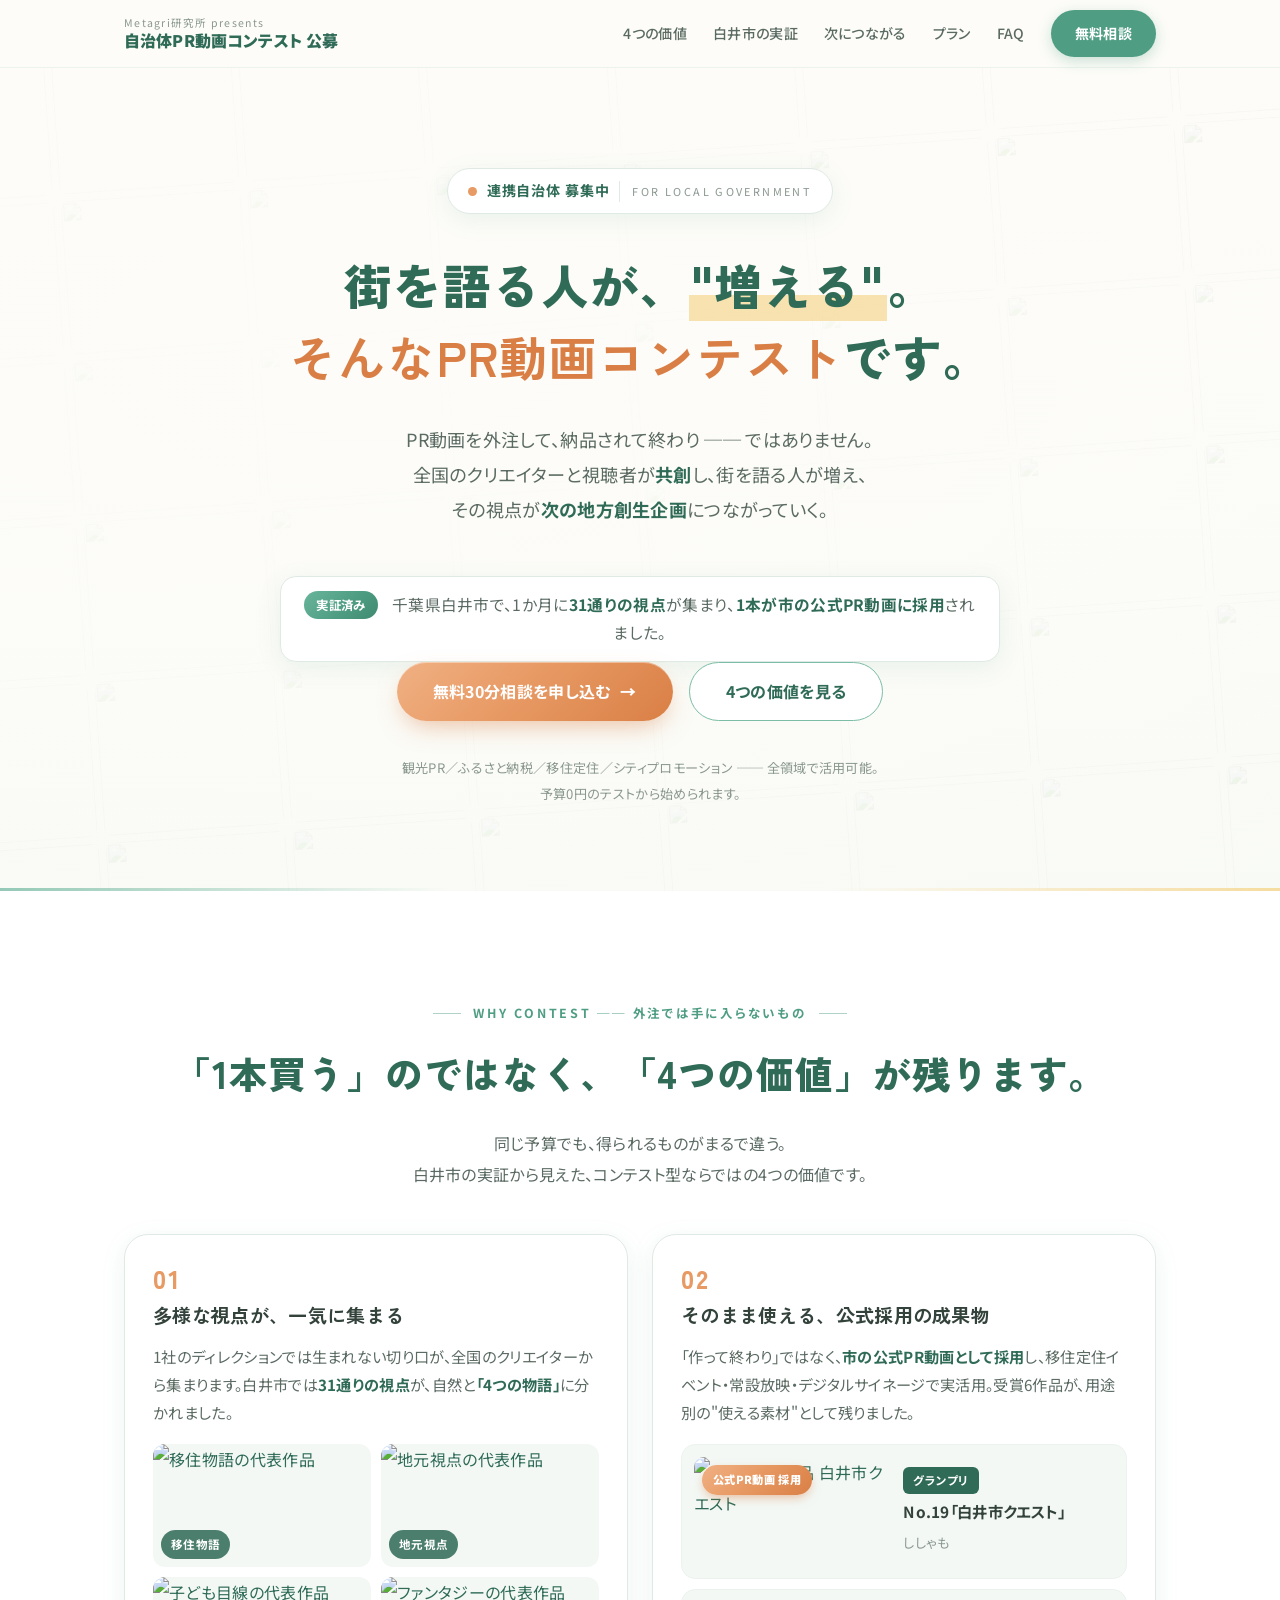
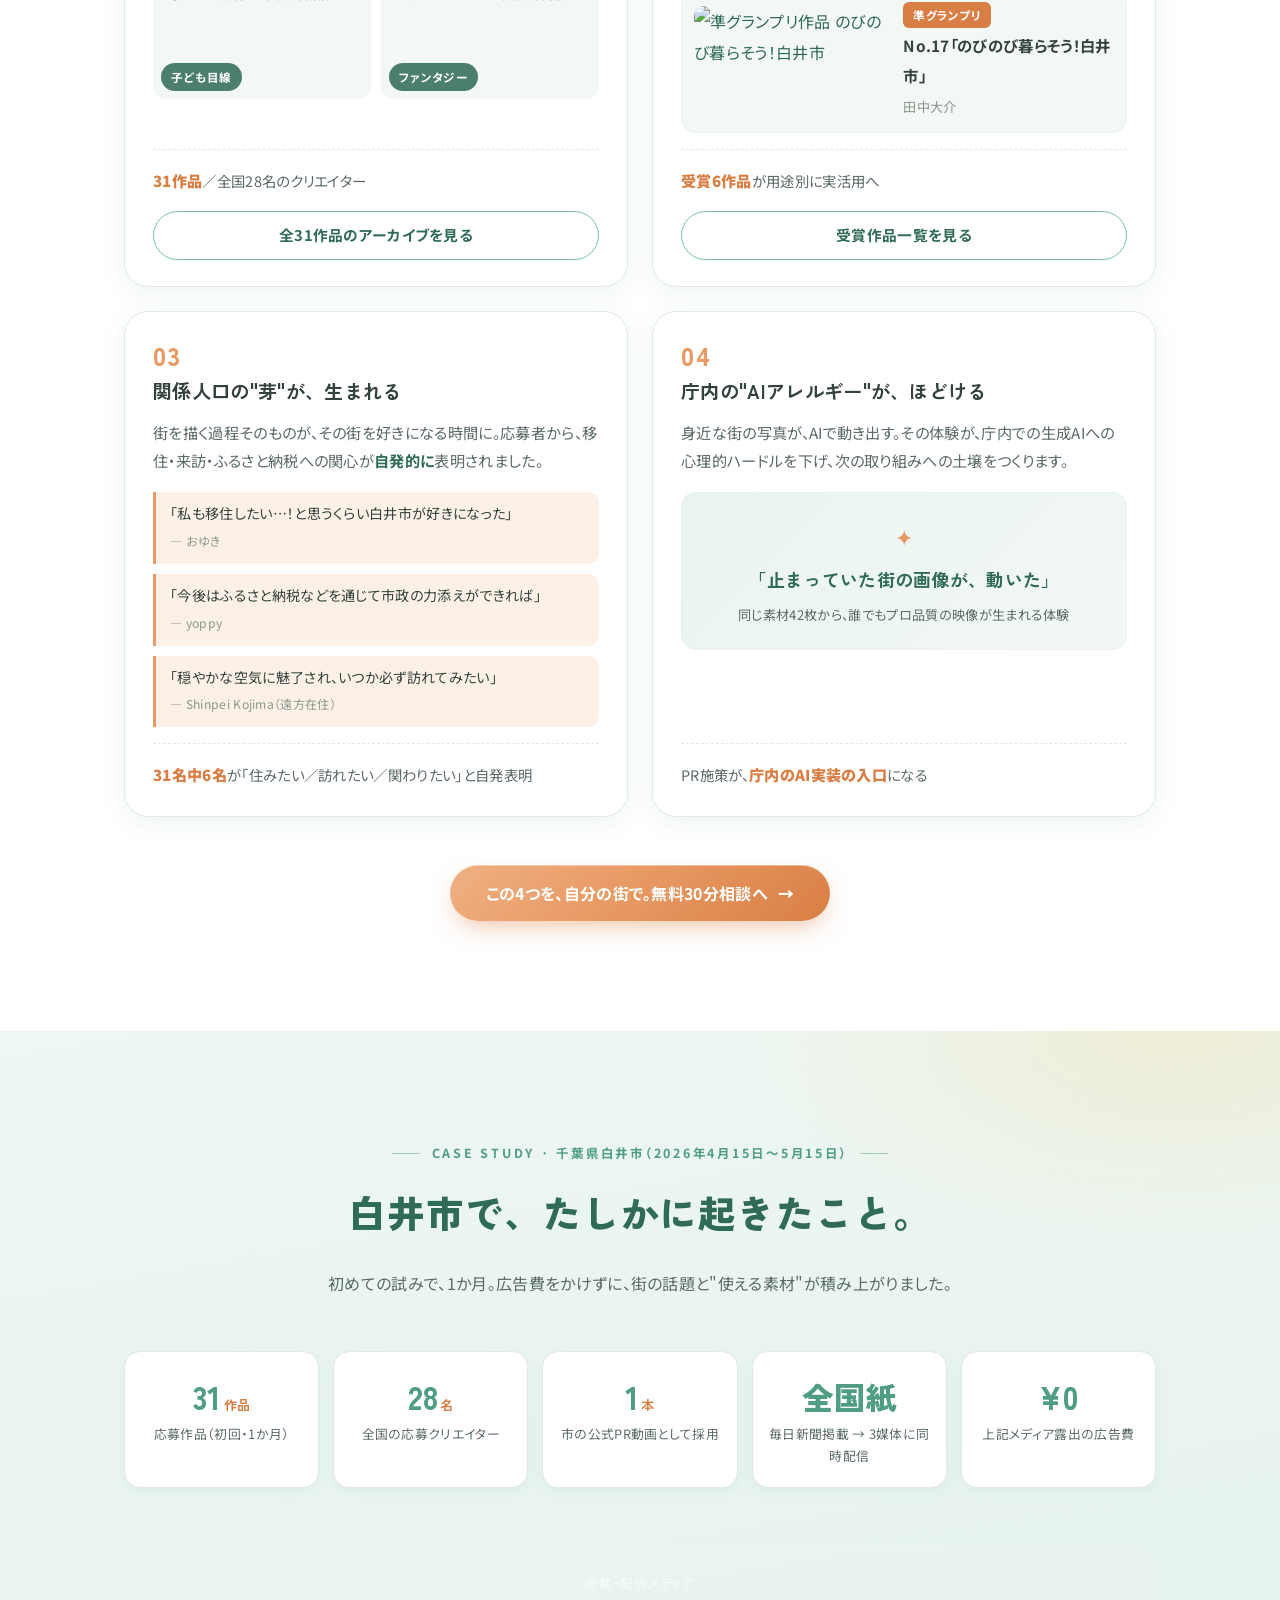
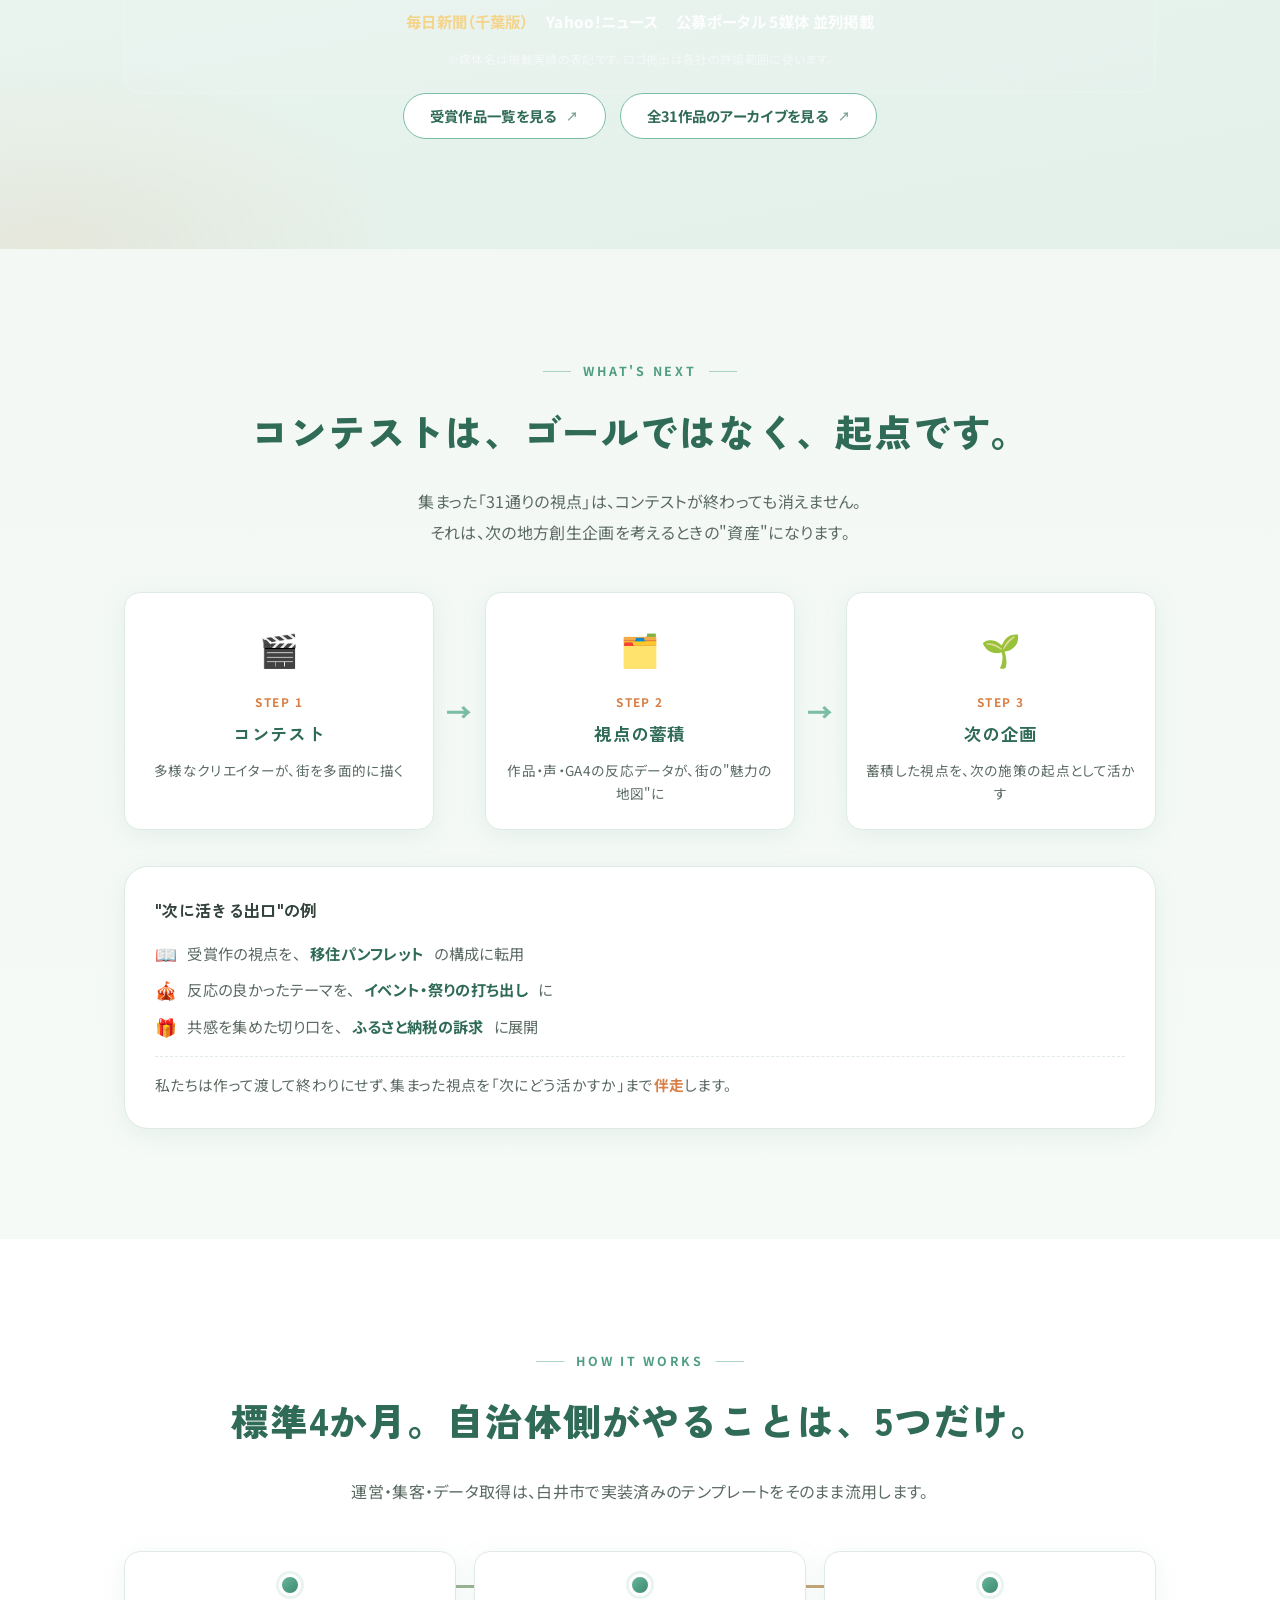
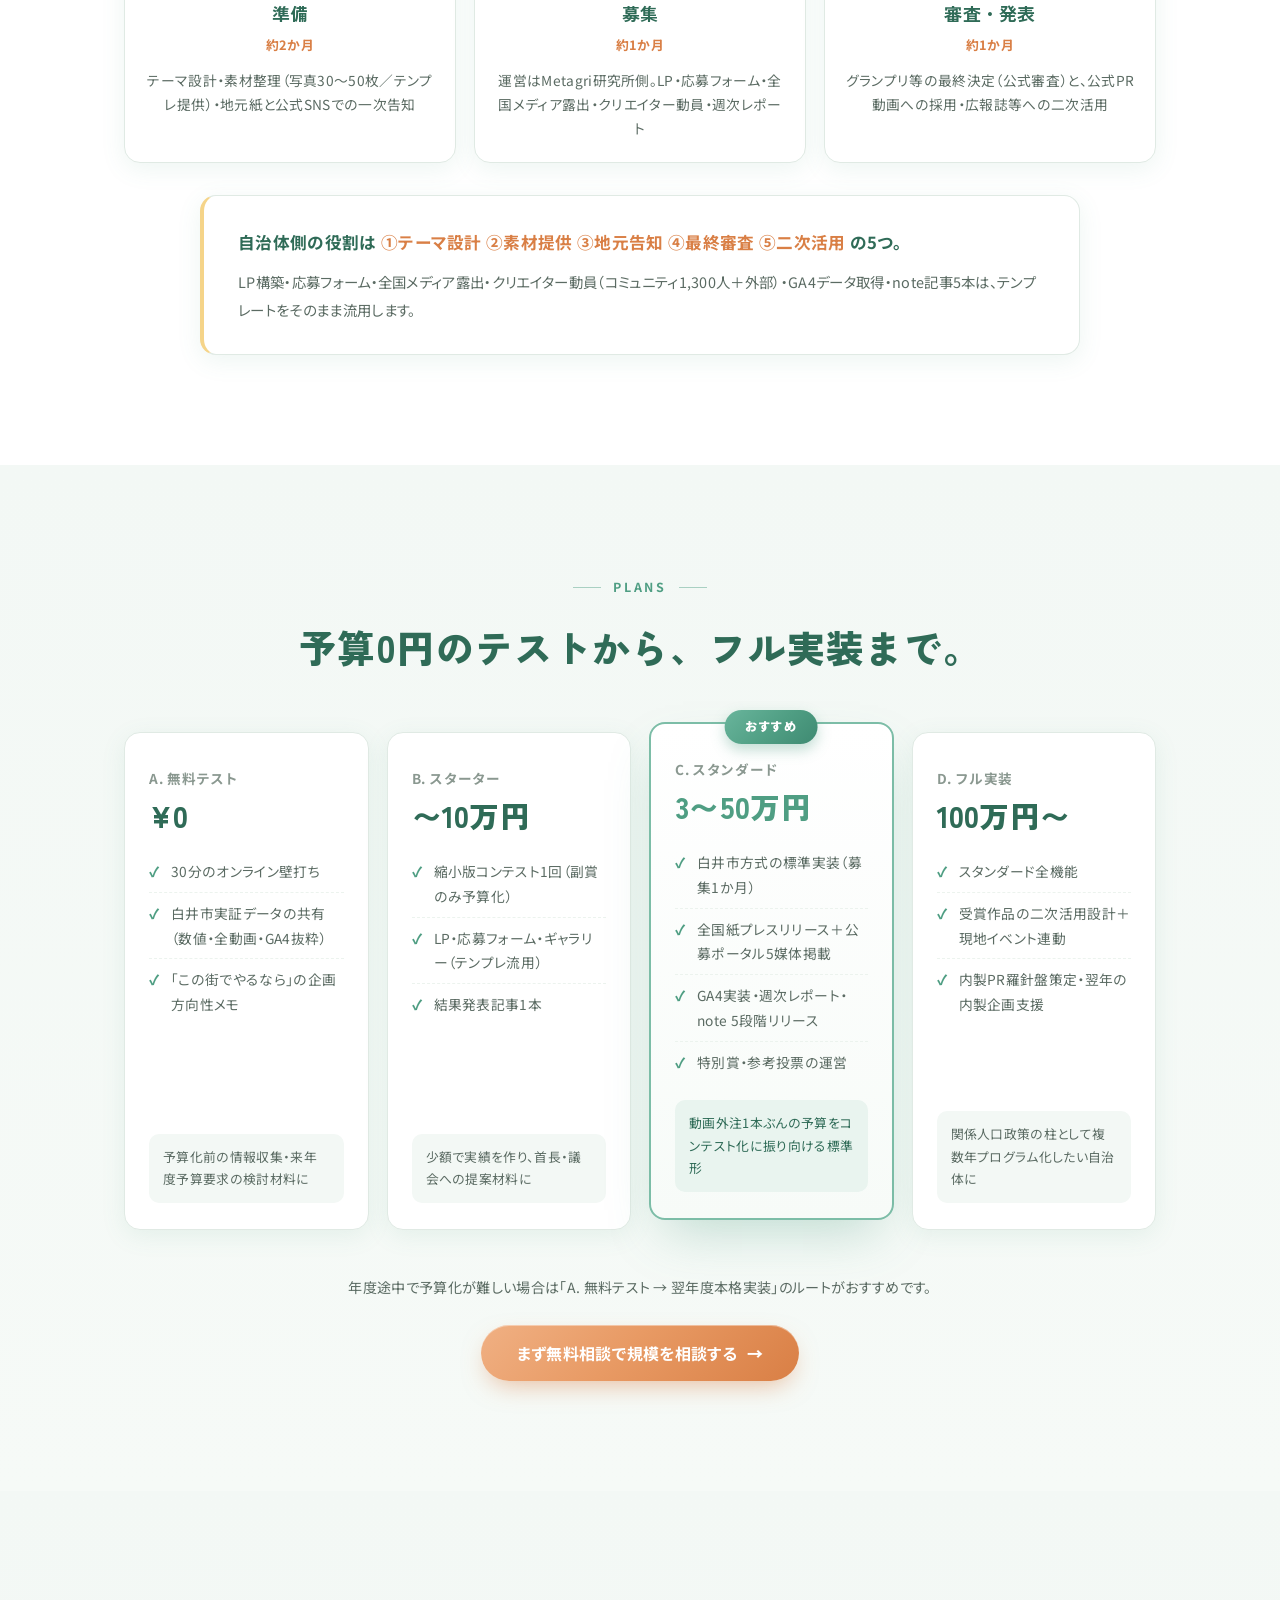
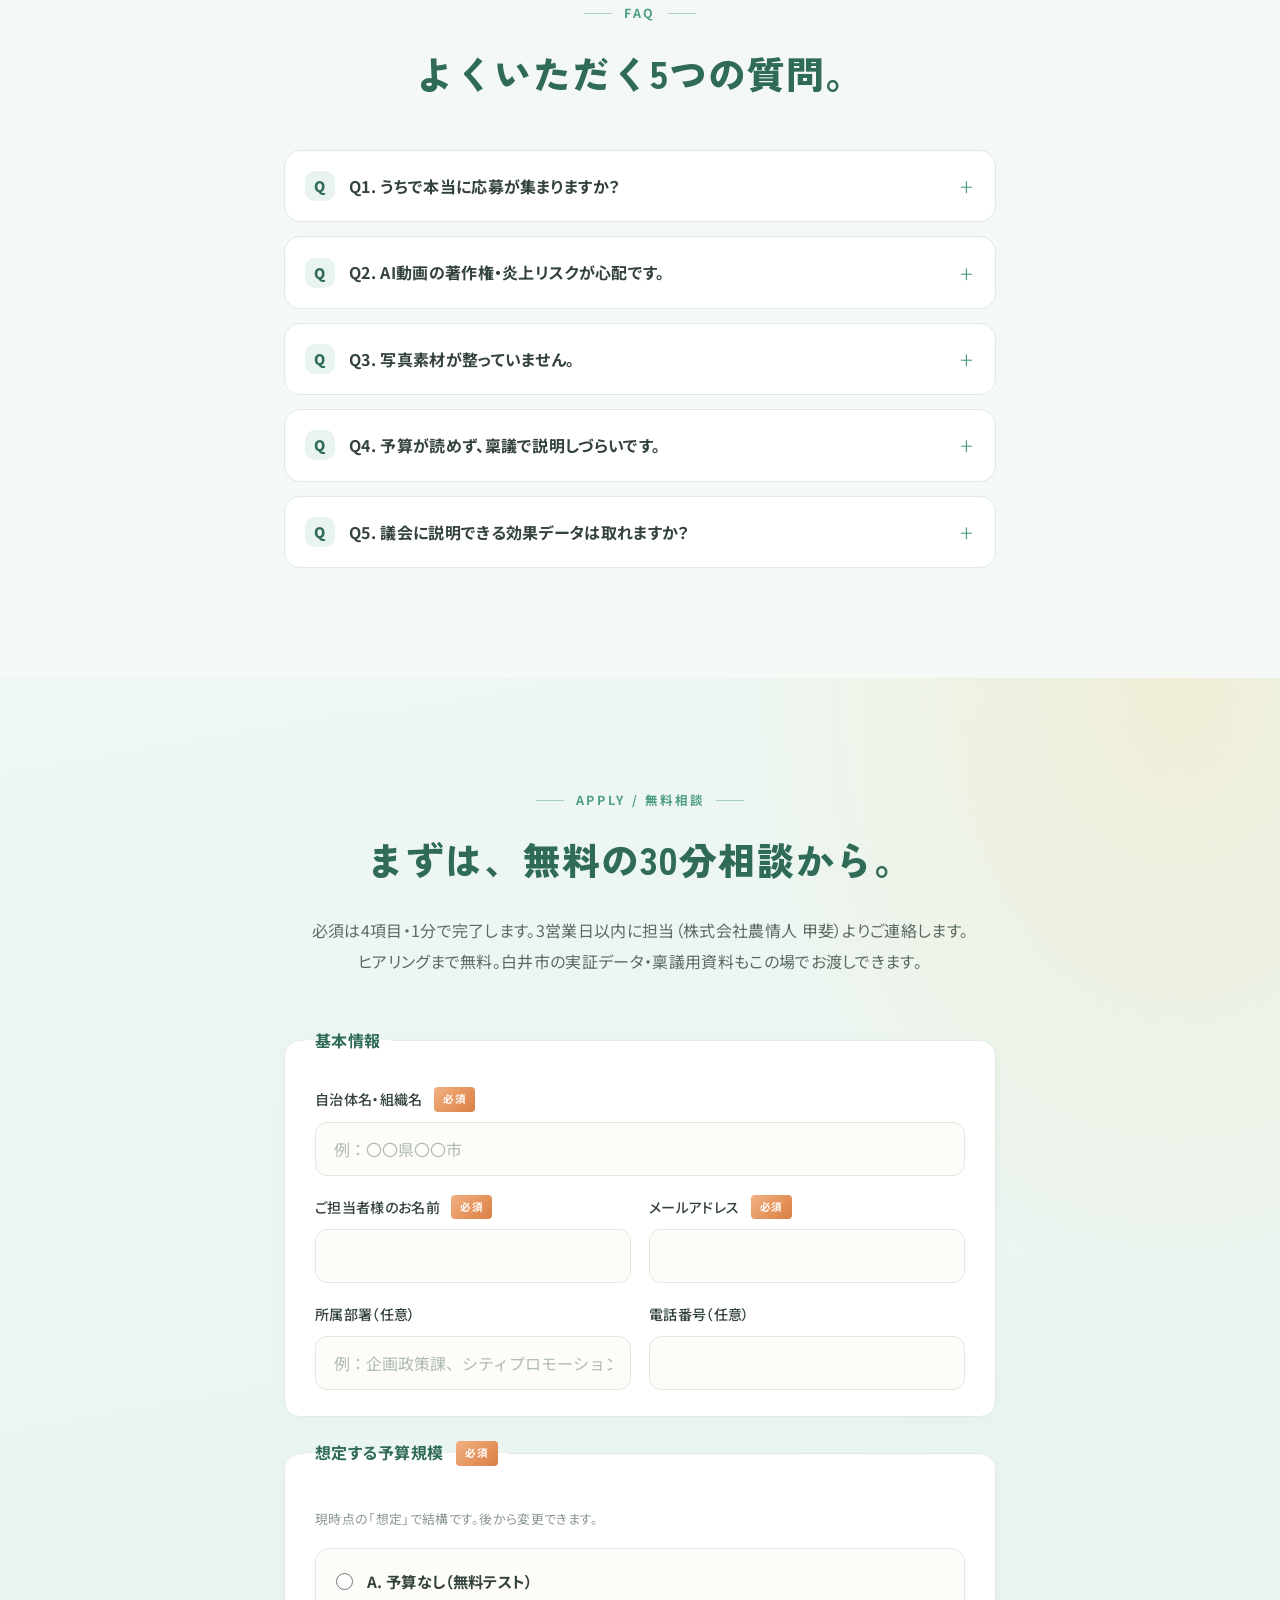
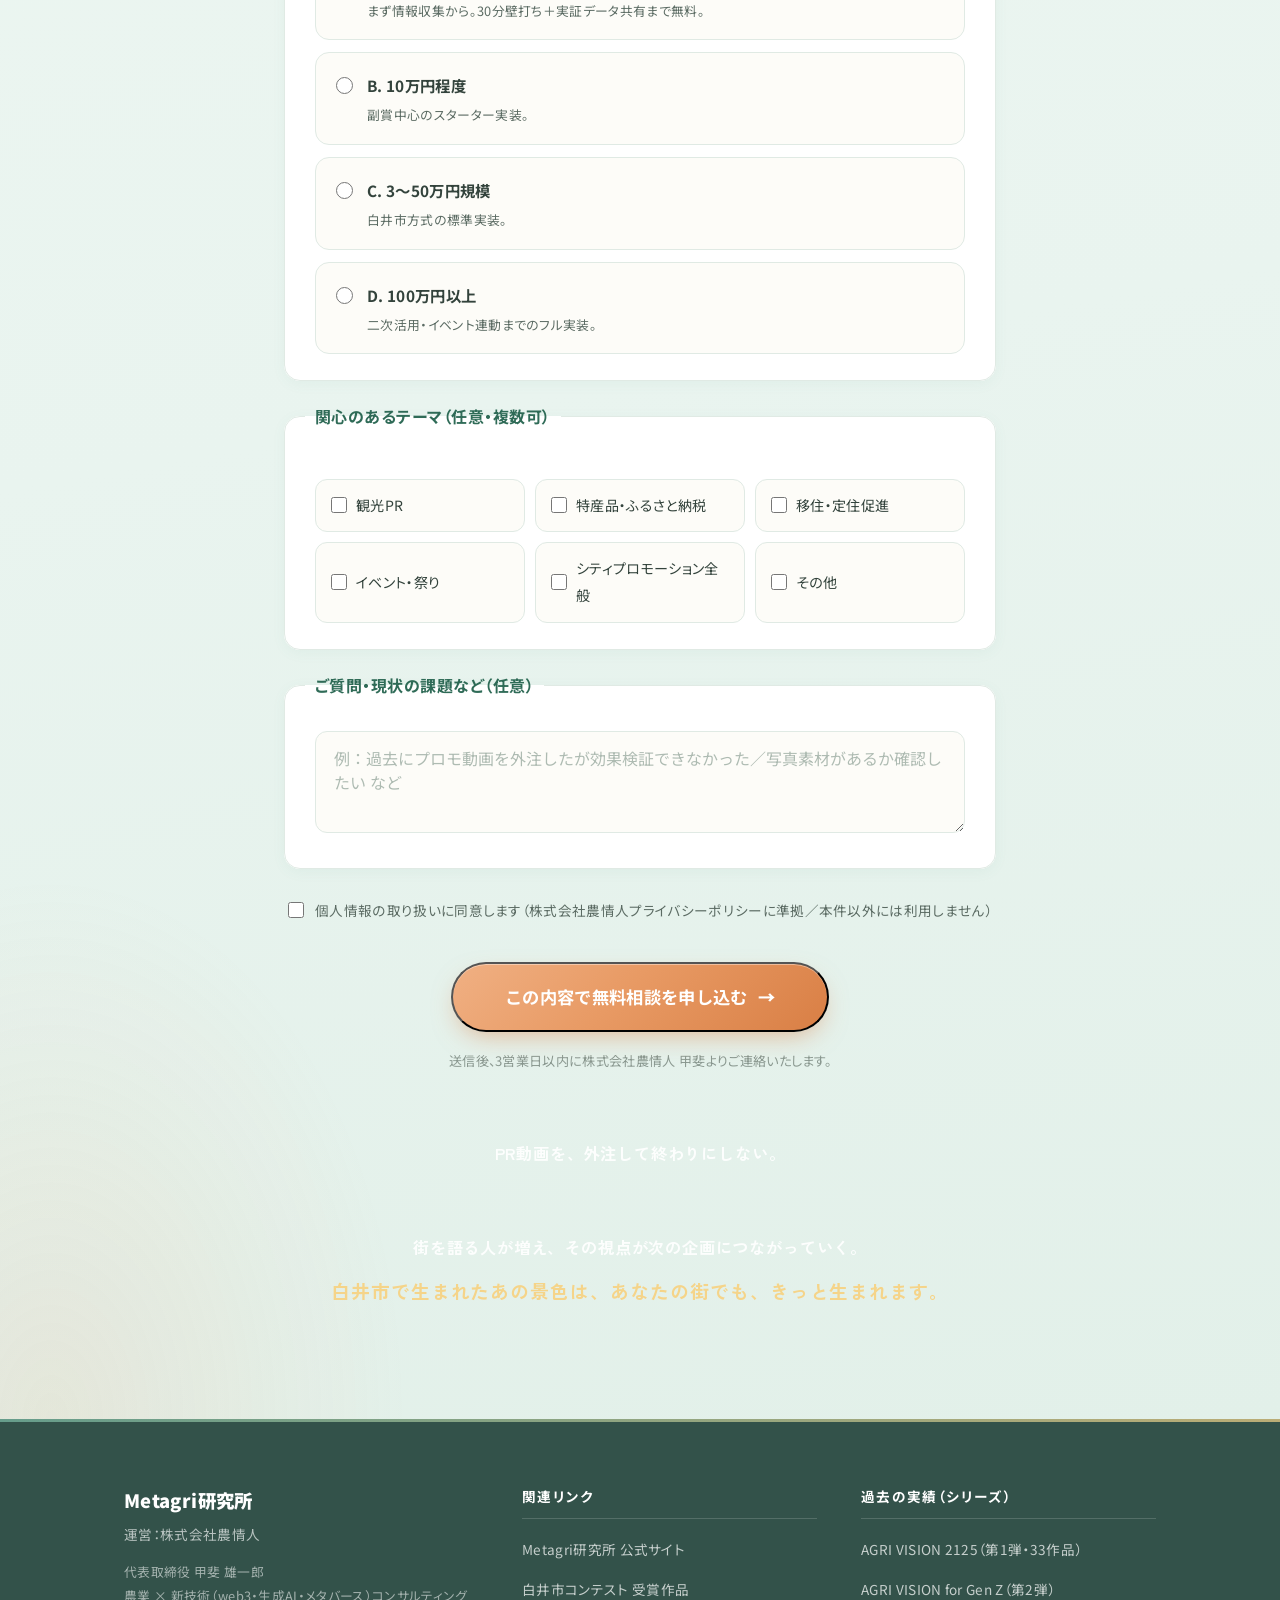
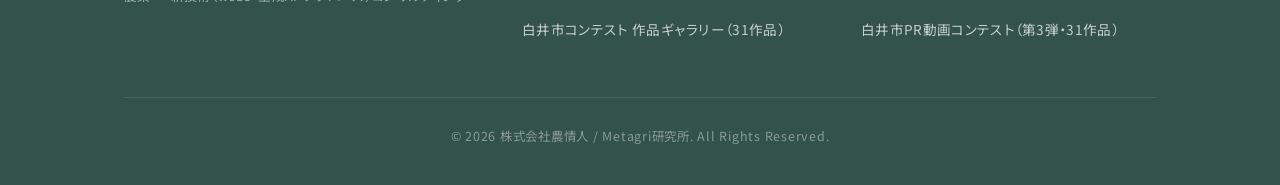
==== index.html @ 4e98c10f "本番へ反映" ====
<!DOCTYPE html>
<html lang="ja">
<head>
<meta charset="UTF-8" />
<meta name="viewport" content="width=device-width, initial-scale=1.0" />
<meta name="format-detection" content="telephone=no" />
<title>自治体PR動画コンテスト 公募｜街を語る人が"増える"PR動画コンテスト | Metagri研究所</title>
<meta name="description" content="PR動画を外注して終わり、ではない。全国のクリエイターと視聴者が共創し、街を語る人が増え、その視点が次の地方創生企画につながる。千葉県白井市で実証した「白井市方式」を、次の自治体とご一緒します。無料30分相談を受付中。" />
<meta name="robots" content="index,follow" />
<meta name="theme-color" content="#4f9e83" />

<!-- OGP -->
<meta property="og:type" content="website" />
<meta property="og:site_name" content="自治体PR動画コンテスト 公募 | Metagri研究所" />
<meta property="og:locale" content="ja_JP" />
<meta property="og:title" content="街を語る人が&quot;増える&quot;PR動画コンテスト｜白井市方式を次の自治体へ" />
<meta property="og:description" content="外注＝完成物を買う、ではない。多様な視点が集まり、公式採用できる成果物が残り、関係人口の芽が育つ。白井市で実証済みの共創型PRコンテスト。連携自治体を募集中。" />
<meta property="og:image" content="https://i.ytimg.com/vi/-QzFBNrApH0/hqdefault.jpg" />
<meta name="twitter:card" content="summary_large_image" />
<meta name="twitter:title" content="街を語る人が&quot;増える&quot;PR動画コンテスト｜白井市方式を次の自治体へ" />
<meta name="twitter:description" content="多様な視点が集まり、公式採用できる成果物が残り、関係人口の芽が育つ。白井市で実証済みの共創型PRコンテスト。" />
<meta name="twitter:image" content="https://i.ytimg.com/vi/-QzFBNrApH0/hqdefault.jpg" />

<!-- Fonts -->
<link rel="preconnect" href="https://fonts.googleapis.com" />
<link rel="preconnect" href="https://fonts.gstatic.com" crossorigin />
<link href="https://fonts.googleapis.com/css2?family=Noto+Sans+JP:wght@400;500;700;900&amp;family=Zen+Kaku+Gothic+New:wght@500;700;900&amp;display=swap" rel="stylesheet" />

<link rel="stylesheet" href="style_v3.css" />
<link rel="stylesheet" href="style_b.css" />

<!-- GA4（公開時に測定IDを差し替え） -->
<script async src="https://www.googletagmanager.com/gtag/js?id=G-XXXXXXXXXX"></script>
<script>
  window.dataLayer = window.dataLayer || [];
  function gtag(){dataLayer.push(arguments);}
  gtag('js', new Date());
  gtag('config', 'G-XXXXXXXXXX', { 'send_page_view': true });
</script>
</head>
<body data-lp="case-b">
<div id="lp">

<!-- ===== ヘッダーナビ ===== -->
<header class="nav">
  <div class="nav__inner">
    <a href="#top" class="nav__logo">
      <span class="nav__logo-pre">Metagri研究所 presents</span>
      <span class="nav__logo-main">自治体PR動画コンテスト 公募</span>
    </a>
    <nav class="nav__menu">
      <a href="#value" class="nav__link">4つの価値</a>
      <a href="#case" class="nav__link">白井市の実証</a>
      <a href="#next" class="nav__link">次につながる</a>
      <a href="#plans" class="nav__link">プラン</a>
      <a href="#faq" class="nav__link">FAQ</a>
      <a href="#apply" class="nav__cta" data-cta="nav">無料相談</a>
    </nav>
  </div>
</header>

<!-- ===== S1 ヒーロー ===== -->
<section id="top" class="hero hero--b">
  <div class="hero__mosaic" aria-hidden="true">
    <div class="hero__mosaic-grid" id="heroMosaic"></div>
    <div class="hero__mosaic-veil"></div>
  </div>
  <div class="hero__inner">
    <div class="hero__chip" role="status">
      <span class="hero__chip-dot" aria-hidden="true"></span>
      <span class="hero__chip-strong">連携自治体 募集中</span>
      <span class="hero__chip-sub">FOR LOCAL GOVERNMENT</span>
    </div>
    <h1 class="hero__title">
      <span class="hero__title-line">街を語る人が、<em class="hero__em">"増える"</em>。</span>
      <span class="hero__title-line"><strong class="hero__accent">そんなPR動画<span class="nw">コンテスト</span></strong>です。</span>
    </h1>
    <p class="hero__lead">
      PR動画を外注して、納品されて終わり ── ではありません。<br />
      全国のクリエイターと視聴者が<strong>共創</strong>し、街を語る人が増え、<br class="pc-only" />
      その視点が<strong>次の地方創生企画</strong>につながっていく。
    </p>

    <p class="hero__proof">
      <span class="hero__proof-mark">実証済み</span>
      千葉県白井市で、1か月に<strong>31通りの視点</strong>が集まり、<strong>1本が市の公式PR動画に採用</strong>されました。
    </p>

    <div class="hero__cta">
      <a href="#apply" class="btn btn--primary" data-cta="hero">無料30分相談を申し込む</a>
      <a href="#value" class="btn btn--ghost">4つの価値を見る</a>
    </div>

    <p class="hero__note">
      観光PR／ふるさと納税／移住定住／シティプロモーション ── 全領域で活用可能。<br />
      予算0円のテストから始められます。
    </p>
  </div>
</section>

<!-- ===== S2 4つの価値 ===== -->
<section id="value" class="section section--white">
  <div class="container">
    <p class="section__eyebrow">WHY CONTEST ── 外注では手に入らないもの</p>
    <h2 class="section__title">「1本買う」のではなく、<br class="sp-only" />「4つの価値」が残ります。</h2>
    <p class="section__lead">
      同じ予算でも、得られるものがまるで違う。<br />
      白井市の実証から見えた、コンテスト型ならではの4つの価値です。
    </p>

    <div class="values">
      <!-- ① 多様な視点 -->
      <article class="value-card">
        <p class="value-card__no">01</p>
        <h3 class="value-card__title">多様な視点が、一気に集まる</h3>
        <p class="value-card__body">
          1社のディレクションでは生まれない切り口が、全国のクリエイターから集まります。白井市では<strong>31通りの視点</strong>が、自然と<strong>「4つの物語」</strong>に分かれました。
        </p>
        <div class="value-card__thumbs" aria-label="4つの物語の代表作品">
          <a class="vthumb" href="https://www.youtube.com/watch?v=BWNOij_828o" target="_blank" rel="noopener noreferrer" data-cta="value-thumb">
            <img loading="lazy" src="https://i.ytimg.com/vi/BWNOij_828o/mqdefault.jpg" alt="移住物語の代表作品" />
            <span class="vthumb__tag">移住物語</span>
          </a>
          <a class="vthumb" href="https://www.youtube.com/watch?v=Btva7TyNmEA" target="_blank" rel="noopener noreferrer" data-cta="value-thumb">
            <img loading="lazy" src="https://i.ytimg.com/vi/Btva7TyNmEA/mqdefault.jpg" alt="地元視点の代表作品" />
            <span class="vthumb__tag">地元視点</span>
          </a>
          <a class="vthumb" href="https://www.youtube.com/watch?v=NEnJQW8iUK0" target="_blank" rel="noopener noreferrer" data-cta="value-thumb">
            <img loading="lazy" src="https://i.ytimg.com/vi/NEnJQW8iUK0/mqdefault.jpg" alt="子ども目線の代表作品" />
            <span class="vthumb__tag">子ども目線</span>
          </a>
          <a class="vthumb" href="https://www.youtube.com/watch?v=-QzFBNrApH0" target="_blank" rel="noopener noreferrer" data-cta="value-thumb">
            <img loading="lazy" src="https://i.ytimg.com/vi/-QzFBNrApH0/mqdefault.jpg" alt="ファンタジーの代表作品" />
            <span class="vthumb__tag">ファンタジー</span>
          </a>
        </div>
        <p class="value-card__metric"><strong>31作品</strong>／全国28名のクリエイター</p>
        <div class="value-card__action">
          <a class="btn btn--ghost" href="https://shiroi-pr-video-contest.metagri-labo.com/gallery" target="_blank" rel="noopener noreferrer" data-cta="value-archive">全31作品のアーカイブを見る</a>
        </div>
      </article>

      <!-- ② 公式採用される成果物 -->
      <article class="value-card">
        <p class="value-card__no">02</p>
        <h3 class="value-card__title">そのまま使える、公式採用の成果物</h3>
        <p class="value-card__body">
          「作って終わり」ではなく、<strong>市の公式PR動画として採用</strong>し、移住定住イベント・常設放映・デジタルサイネージで実活用。受賞6作品が、用途別の"使える素材"として残りました。
        </p>
        <div class="value-features">
          <a class="value-feature" href="https://www.youtube.com/watch?v=-QzFBNrApH0" target="_blank" rel="noopener noreferrer" data-cta="value-grandprix">
            <span class="value-feature__thumb">
              <img loading="lazy" src="https://i.ytimg.com/vi/-QzFBNrApH0/mqdefault.jpg" alt="グランプリ作品 白井市クエスト" />
              <span class="badge-official">公式PR動画 採用</span>
            </span>
            <span class="value-feature__meta">
              <span class="value-feature__prize">グランプリ</span>
              <span class="value-feature__name">No.19「白井市クエスト」</span>
              <span class="value-feature__creator">ししゃも</span>
            </span>
          </a>
          <a class="value-feature" href="https://www.youtube.com/watch?v=oWqKbm8wnNE" target="_blank" rel="noopener noreferrer" data-cta="value-semigrandprix">
            <span class="value-feature__thumb">
              <img loading="lazy" src="https://i.ytimg.com/vi/oWqKbm8wnNE/mqdefault.jpg" alt="準グランプリ作品 のびのび暮らそう！白井市" />
            </span>
            <span class="value-feature__meta">
              <span class="value-feature__prize value-feature__prize--semi">準グランプリ</span>
              <span class="value-feature__name">No.17「のびのび暮らそう！白井市」</span>
              <span class="value-feature__creator">田中大介</span>
            </span>
          </a>
        </div>
        <p class="value-card__metric"><strong>受賞6作品</strong>が用途別に実活用へ</p>
        <div class="value-card__action">
          <a class="btn btn--ghost" href="https://shiroi-pr-video-contest.metagri-labo.com/awards" target="_blank" rel="noopener noreferrer" data-cta="value-awards">受賞作品一覧を見る</a>
        </div>
      </article>

      <!-- ③ 関係人口の芽 -->
      <article class="value-card">
        <p class="value-card__no">03</p>
        <h3 class="value-card__title">関係人口の"芽"が、生まれる</h3>
        <p class="value-card__body">
          街を描く過程そのものが、その街を好きになる時間に。応募者から、移住・来訪・ふるさと納税への関心が<strong>自発的に</strong>表明されました。
        </p>
        <div class="value-card__voices">
          <blockquote class="vvoice"><p>「私も移住したい…！と思うくらい白井市が好きになった」</p><cite>— おゆき</cite></blockquote>
          <blockquote class="vvoice"><p>「今後はふるさと納税などを通じて市政の力添えができれば」</p><cite>— yoppy</cite></blockquote>
          <blockquote class="vvoice"><p>「穏やかな空気に魅了され、いつか必ず訪れてみたい」</p><cite>— Shinpei Kojima（遠方在住）</cite></blockquote>
        </div>
        <p class="value-card__metric"><strong>31名中6名</strong>が「住みたい／訪れたい／関わりたい」と自発表明</p>
      </article>

      <!-- ④ 庁内のAI受容度向上 -->
      <article class="value-card">
        <p class="value-card__no">04</p>
        <h3 class="value-card__title">庁内の"AIアレルギー"が、ほどける</h3>
        <p class="value-card__body">
          身近な街の写真が、AIで動き出す。その体験が、庁内での生成AIへの心理的ハードルを下げ、次の取り組みへの土壌をつくります。
        </p>
        <div class="value-aiquote">
          <span class="value-aiquote__icon" aria-hidden="true">✦</span>
          <p class="value-aiquote__text">「止まっていた街の画像が、動いた」</p>
          <p class="value-aiquote__sub">同じ素材42枚から、誰でもプロ品質の映像が生まれる体験</p>
        </div>
        <p class="value-card__metric">PR施策が、<strong>庁内のAI実装の入口</strong>になる</p>
      </article>
    </div>

    <div class="section__cta">
      <a href="#apply" class="btn btn--primary" data-cta="value-end">この4つを、自分の街で。無料30分相談へ</a>
    </div>
  </div>
</section>

<!-- ===== S3 白井市実証 ===== -->
<section id="case" class="section section--ink">
  <div class="container">
    <p class="section__eyebrow section__eyebrow--light">CASE STUDY · 千葉県白井市（2026年4月15日〜5月15日）</p>
    <h2 class="section__title section__title--light">白井市で、<br class="sp-only" />たしかに起きたこと。</h2>
    <p class="section__lead section__lead--light">
      初めての試みで、1か月。広告費をかけずに、街の話題と"使える素材"が積み上がりました。
    </p>

    <div class="facts facts--compact">
      <div class="facts__item"><p class="facts__num">31<span>作品</span></p><p class="facts__label">応募作品（初回・1か月）</p></div>
      <div class="facts__item"><p class="facts__num">28<span>名</span></p><p class="facts__label">全国の応募クリエイター</p></div>
      <div class="facts__item"><p class="facts__num">1<span>本</span></p><p class="facts__label">市の公式PR動画として採用</p></div>
      <div class="facts__item"><p class="facts__num">全国紙</p><p class="facts__label">毎日新聞掲載 → 3媒体に同時配信</p></div>
      <div class="facts__item"><p class="facts__num">¥0</p><p class="facts__label">上記メディア露出の広告費</p></div>
    </div>

    <div class="media-bar">
      <p class="media-bar__head">掲載・配信メディア</p>
      <ul class="media-bar__list">
        <li><a href="https://mainichi.jp/" target="_blank" rel="noopener noreferrer" data-cta="media">毎日新聞（千葉版）</a></li>
        <li><span>Yahoo!ニュース</span></li>
        <li><span>公募ポータル 5媒体 並列掲載</span></li>
      </ul>
      <p class="media-bar__note">※媒体名は掲載実績の表記です。ロゴ掲出は各社の許諾範囲に従います。</p>
    </div>

    <div class="case__links">
      <a href="https://shiroi-pr-video-contest.metagri-labo.com/awards" target="_blank" rel="noopener noreferrer" class="btn btn--ghost-light" data-cta="case-awards">受賞作品一覧を見る</a>
      <a href="https://shiroi-pr-video-contest.metagri-labo.com/gallery" target="_blank" rel="noopener noreferrer" class="btn btn--ghost-light" data-cta="case-gallery">全31作品のアーカイブを見る</a>
    </div>
  </div>
</section>

<!-- ===== S4 次につながる ===== -->
<section id="next" class="section section--mist">
  <div class="container">
    <p class="section__eyebrow">WHAT'S NEXT</p>
    <h2 class="section__title">コンテストは、<br class="sp-only" />ゴールではなく、起点です。</h2>
    <p class="section__lead">
      集まった「31通りの視点」は、コンテストが終わっても消えません。<br />
      それは、次の地方創生企画を考えるときの"資産"になります。
    </p>

    <div class="concept" role="img" aria-label="コンテストで集めた視点が蓄積され、次の企画につながる3ステップ">
      <div class="concept__step">
        <span class="concept__icon" aria-hidden="true">🎬</span>
        <p class="concept__num">STEP 1</p>
        <p class="concept__name">コンテスト</p>
        <p class="concept__desc">多様なクリエイターが、街を多面的に描く</p>
      </div>
      <span class="concept__arrow" aria-hidden="true">→</span>
      <div class="concept__step">
        <span class="concept__icon" aria-hidden="true">🗂️</span>
        <p class="concept__num">STEP 2</p>
        <p class="concept__name">視点の蓄積</p>
        <p class="concept__desc">作品・声・GA4の反応データが、街の"魅力の地図"に</p>
      </div>
      <span class="concept__arrow" aria-hidden="true">→</span>
      <div class="concept__step">
        <span class="concept__icon" aria-hidden="true">🌱</span>
        <p class="concept__num">STEP 3</p>
        <p class="concept__name">次の企画</p>
        <p class="concept__desc">蓄積した視点を、次の施策の起点として活かす</p>
      </div>
    </div>

    <div class="next-outlets">
      <p class="next-outlets__head">"次に活きる出口"の例</p>
      <ul class="next-outlets__list">
        <li><span class="next-outlets__icon" aria-hidden="true">📖</span>受賞作の視点を、<strong>移住パンフレット</strong>の構成に転用</li>
        <li><span class="next-outlets__icon" aria-hidden="true">🎪</span>反応の良かったテーマを、<strong>イベント・祭りの打ち出し</strong>に</li>
        <li><span class="next-outlets__icon" aria-hidden="true">🎁</span>共感を集めた切り口を、<strong>ふるさと納税の訴求</strong>に展開</li>
      </ul>
      <p class="next-outlets__body">
        私たちは作って渡して終わりにせず、集まった視点を「次にどう活かすか」まで<strong>伴走</strong>します。
      </p>
    </div>
  </div>
</section>

<!-- ===== S5 進め方 ===== -->
<section id="flow" class="section section--white">
  <div class="container">
    <p class="section__eyebrow">HOW IT WORKS</p>
    <h2 class="section__title">標準4か月。<br class="sp-only" />自治体側がやることは、5つだけ。</h2>
    <p class="section__lead">
      運営・集客・データ取得は、白井市で実装済みのテンプレートをそのまま流用します。
    </p>

    <div class="timeline">
      <div class="timeline__track" aria-hidden="true"></div>
      <ol class="timeline__steps">
        <li class="timeline__step">
          <span class="timeline__dot"></span>
          <p class="timeline__phase">準備</p>
          <p class="timeline__span">約2か月</p>
          <p class="timeline__desc">テーマ設計・素材整理（写真30〜50枚／テンプレ提供）・地元紙と公式SNSでの一次告知</p>
        </li>
        <li class="timeline__step">
          <span class="timeline__dot"></span>
          <p class="timeline__phase">募集</p>
          <p class="timeline__span">約1か月</p>
          <p class="timeline__desc">運営はMetagri研究所側。LP・応募フォーム・全国メディア露出・クリエイター動員・週次レポート</p>
        </li>
        <li class="timeline__step">
          <span class="timeline__dot"></span>
          <p class="timeline__phase">審査・発表</p>
          <p class="timeline__span">約1か月</p>
          <p class="timeline__desc">グランプリ等の最終決定（公式審査）と、公式PR動画への採用・広報誌等への二次活用</p>
        </li>
      </ol>
    </div>

    <div class="flow__roles">
      <p class="flow__roles-head">自治体側の役割は <strong>①テーマ設計 ②素材提供 ③地元告知 ④最終審査 ⑤二次活用</strong> の5つ。</p>
      <p class="flow__roles-body">LP構築・応募フォーム・全国メディア露出・クリエイター動員（コミュニティ1,300人＋外部）・GA4データ取得・note記事5本は、テンプレートをそのまま流用します。</p>
    </div>
  </div>
</section>

<!-- ===== S6 予算プラン ===== -->
<section id="plans" class="section section--mist">
  <div class="container">
    <p class="section__eyebrow">PLANS</p>
    <h2 class="section__title">予算0円のテストから、<br class="sp-only" />フル実装まで。</h2>

    <div class="plans__grid">
      <article class="plan">
        <p class="plan__tag">A. 無料テスト</p>
        <p class="plan__price">¥0</p>
        <ul class="plan__list">
          <li>30分のオンライン壁打ち</li>
          <li>白井市実証データの共有（数値・全動画・GA4抜粋）</li>
          <li>「この街でやるなら」の企画方向性メモ</li>
        </ul>
        <p class="plan__usebody">予算化前の情報収集・来年度予算要求の検討材料に</p>
      </article>

      <article class="plan">
        <p class="plan__tag">B. スターター</p>
        <p class="plan__price">〜10万円</p>
        <ul class="plan__list">
          <li>縮小版コンテスト1回（副賞のみ予算化）</li>
          <li>LP・応募フォーム・ギャラリー（テンプレ流用）</li>
          <li>結果発表記事1本</li>
        </ul>
        <p class="plan__usebody">少額で実績を作り、首長・議会への提案材料に</p>
      </article>

      <article class="plan is-recommended">
        <p class="plan__ribbon">おすすめ</p>
        <p class="plan__tag">C. スタンダード</p>
        <p class="plan__price">3〜50万円</p>
        <ul class="plan__list">
          <li>白井市方式の標準実装（募集1か月）</li>
          <li>全国紙プレスリリース＋公募ポータル5媒体掲載</li>
          <li>GA4実装・週次レポート・note 5段階リリース</li>
          <li>特別賞・参考投票の運営</li>
        </ul>
        <p class="plan__usebody">動画外注1本ぶんの予算をコンテスト化に振り向ける標準形</p>
      </article>

      <article class="plan">
        <p class="plan__tag">D. フル実装</p>
        <p class="plan__price">100万円〜</p>
        <ul class="plan__list">
          <li>スタンダード全機能</li>
          <li>受賞作品の二次活用設計＋現地イベント連動</li>
          <li>内製PR羅針盤策定・翌年の内製企画支援</li>
        </ul>
        <p class="plan__usebody">関係人口政策の柱として複数年プログラム化したい自治体に</p>
      </article>
    </div>

    <div class="plans__cta">
      <p class="plans__note">年度途中で予算化が難しい場合は「A. 無料テスト → 翌年度本格実装」のルートがおすすめです。</p>
      <a href="#apply" class="btn btn--primary" data-cta="plans-end">まず無料相談で規模を相談する</a>
    </div>
  </div>
</section>

<!-- ===== S8 FAQ ===== -->
<section id="faq" class="section section--mist">
  <div class="container container--narrow">
    <p class="section__eyebrow">FAQ</p>
    <h2 class="section__title">よくいただく5つの質問。</h2>

    <div class="faq__list">
      <details class="faq__item">
        <summary>Q1. うちで本当に応募が集まりますか？</summary>
        <p>白井市は<strong>初回試行で1か月31作品</strong>。公募ポータル5媒体並列掲載＋コミュニティ1,300名＋クリエイター個別アプローチで集積を担保し、スタンダード以上では<strong>応募数の最低保証ライン</strong>を事前にすり合わせます。</p>
      </details>
      <details class="faq__item">
        <summary>Q2. AI動画の著作権・炎上リスクが心配です。</summary>
        <p>応募規約で<strong>使用ツール記載・素材出典明記</strong>を義務化し、応募時審査で除外可能な設計です。白井市実装の規約・チェックフローをそのまま流用でき、グランプリ採用前にも別途権利確認を実施します。</p>
      </details>
      <details class="faq__item">
        <summary>Q3. 写真素材が整っていません。</summary>
        <p>白井市は<strong>42枚を6カテゴリに整理</strong>して運用しました。カテゴリ設計テンプレ・ガイドブック雛形・撮影リストの準備パッケージをお渡しします。素材ゼロの場合は撮影パートナーのご紹介も可能です（フル実装）。</p>
      </details>
      <details class="faq__item">
        <summary>Q4. 予算が読めず、稟議で説明しづらいです。</summary>
        <p>単発動画外注1本ぶんを目安に、<strong>運営費＋賞品＋広報費</strong>で切り分けた見積もりをご提示します。稟議資料には「比較表」「KPI貢献表」「リスク対応表」をそのまま転載できる形でお渡しします。</p>
      </details>
      <details class="faq__item">
        <summary>Q5. 議会に説明できる効果データは取れますか？</summary>
        <p>GA4＋投票データ＋制作プロセス記述で<strong>毎週の数値報告書</strong>を提出します（標準実装）。白井市では視聴イベント・滞在時間など、議会説明に使える質的データを取得済みです。</p>
      </details>
    </div>
  </div>
</section>

<!-- ===== S9 フォーム＋クロージング ===== -->
<section id="apply" class="section section--ink">
  <div class="container container--narrow">
    <p class="section__eyebrow section__eyebrow--light">APPLY / 無料相談</p>
    <h2 class="section__title section__title--light">まずは、無料の30分相談から。</h2>
    <p class="section__lead section__lead--light">
      必須は4項目・1分で完了します。3営業日以内に担当（株式会社農情人 甲斐）よりご連絡します。<br />
      ヒアリングまで無料。白井市の実証データ・稟議用資料もこの場でお渡しできます。
    </p>

    <form id="applyForm" class="form" novalidate>
      <fieldset class="form__set">
        <legend class="form__legend">基本情報</legend>
        <div class="form__row">
          <label for="org" class="form__label">自治体名・組織名 <span class="form__req">必須</span></label>
          <input type="text" id="org" name="org" class="form__input" placeholder="例：〇〇県〇〇市" required />
        </div>
        <div class="form__row form__row--two">
          <div>
            <label for="name" class="form__label">ご担当者様のお名前 <span class="form__req">必須</span></label>
            <input type="text" id="name" name="name" class="form__input" required />
          </div>
          <div>
            <label for="email" class="form__label">メールアドレス <span class="form__req">必須</span></label>
            <input type="email" id="email" name="email" class="form__input" required />
          </div>
        </div>
        <div class="form__row form__row--two">
          <div>
            <label for="dept" class="form__label">所属部署（任意）</label>
            <input type="text" id="dept" name="dept" class="form__input" placeholder="例：企画政策課、シティプロモーション課" />
          </div>
          <div>
            <label for="tel" class="form__label">電話番号（任意）</label>
            <input type="tel" id="tel" name="tel" class="form__input" />
          </div>
        </div>
      </fieldset>

      <fieldset class="form__set">
        <legend class="form__legend">想定する予算規模 <span class="form__req">必須</span></legend>
        <p class="form__hint form__hint--block">現時点の「想定」で結構です。後から変更できます。</p>
        <div class="form__radio-list">
          <label class="form__radio">
            <input type="radio" name="budget" value="A_予算なしで無料テストしたい" required />
            <span class="form__radio-body"><span class="form__radio-head"><strong>A. 予算なし（無料テスト）</strong></span><span class="form__radio-desc">まず情報収集から。30分壁打ち＋実証データ共有まで無料。</span></span>
          </label>
          <label class="form__radio">
            <input type="radio" name="budget" value="B_10万円程度の副賞を準備できる" />
            <span class="form__radio-body"><span class="form__radio-head"><strong>B. 10万円程度</strong></span><span class="form__radio-desc">副賞中心のスターター実装。</span></span>
          </label>
          <label class="form__radio">
            <input type="radio" name="budget" value="C_3-50万円規模の広報予算が取れる" />
            <span class="form__radio-body"><span class="form__radio-head"><strong>C. 3〜50万円規模</strong></span><span class="form__radio-desc">白井市方式の標準実装。</span></span>
          </label>
          <label class="form__radio">
            <input type="radio" name="budget" value="D_100万円以上の予算を組める" />
            <span class="form__radio-body"><span class="form__radio-head"><strong>D. 100万円以上</strong></span><span class="form__radio-desc">二次活用・イベント連動までのフル実装。</span></span>
          </label>
        </div>
      </fieldset>

      <fieldset class="form__set">
        <legend class="form__legend">関心のあるテーマ（任意・複数可）</legend>
        <div class="form__check-grid">
          <label class="form__check"><input type="checkbox" name="theme" value="観光PR" /><span>観光PR</span></label>
          <label class="form__check"><input type="checkbox" name="theme" value="特産品・ふるさと納税" /><span>特産品・ふるさと納税</span></label>
          <label class="form__check"><input type="checkbox" name="theme" value="移住・定住促進" /><span>移住・定住促進</span></label>
          <label class="form__check"><input type="checkbox" name="theme" value="イベント・祭り" /><span>イベント・祭り</span></label>
          <label class="form__check"><input type="checkbox" name="theme" value="シティプロモーション全般" /><span>シティプロモーション全般</span></label>
          <label class="form__check"><input type="checkbox" name="theme" value="その他" /><span>その他</span></label>
        </div>
      </fieldset>

      <fieldset class="form__set">
        <legend class="form__legend">ご質問・現状の課題など（任意）</legend>
        <textarea id="other" name="other" class="form__textarea" rows="3" placeholder="例：過去にプロモ動画を外注したが効果検証できなかった／写真素材があるか確認したい など"></textarea>
      </fieldset>

      <fieldset class="form__set form__set--agree">
        <label class="form__agree">
          <input type="checkbox" name="agree" required />
          <span>個人情報の取り扱いに同意します（株式会社農情人プライバシーポリシーに準拠／本件以外には利用しません）</span>
        </label>
      </fieldset>

      <div class="form__submit">
        <button type="submit" class="btn btn--primary btn--large" data-cta="form-submit">この内容で無料相談を申し込む</button>
        <p class="form__after">送信後、3営業日以内に株式会社農情人 甲斐よりご連絡いたします。</p>
      </div>

      <div id="formMessage" class="form__msg" role="status" aria-live="polite"></div>
    </form>

    <div class="closing">
      <p class="closing__line">PR動画を、外注して終わりにしない。</p>
      <p class="closing__line">街を語る人が増え、その視点が次の企画につながっていく。</p>
      <p class="closing__line closing__line--accent">白井市で生まれたあの景色は、あなたの街でも、きっと生まれます。</p>
    </div>
  </div>
</section>

<!-- ===== フッター ===== -->
<footer class="footer">
  <div class="container">
    <div class="footer__cols">
      <div class="footer__col">
        <p class="footer__brand">Metagri研究所</p>
        <p class="footer__brand-sub">運営：株式会社農情人</p>
        <p class="footer__addr">代表取締役 甲斐 雄一郎<br />農業 × 新技術（web3・生成AI・メタバース）コンサルティング</p>
      </div>
      <div class="footer__col">
        <p class="footer__head">関連リンク</p>
        <ul class="footer__list">
          <li><a href="https://metagri-labo.com/" target="_blank" rel="noopener noreferrer">Metagri研究所 公式サイト</a></li>
          <li><a href="https://shiroi-pr-video-contest.metagri-labo.com/awards" target="_blank" rel="noopener noreferrer">白井市コンテスト 受賞作品</a></li>
          <li><a href="https://shiroi-pr-video-contest.metagri-labo.com/gallery" target="_blank" rel="noopener noreferrer">白井市コンテスト 作品ギャラリー（31作品）</a></li>
        </ul>
      </div>
      <div class="footer__col">
        <p class="footer__head">過去の実績（シリーズ）</p>
        <ul class="footer__list">
          <li><a href="https://agri-vision.metagri-labo.com/results/" target="_blank" rel="noopener noreferrer">AGRI VISION 2125（第1弾・33作品）</a></li>
          <li><a href="https://agrivision-genz-2025.metagri-labo.com/awards" target="_blank" rel="noopener noreferrer">AGRI VISION for Gen Z（第2弾）</a></li>
          <li><a href="https://shiroi-pr-video-contest.metagri-labo.com/gallery" target="_blank" rel="noopener noreferrer">白井市PR動画コンテスト（第3弾・31作品）</a></li>
        </ul>
      </div>
    </div>
    <p class="footer__copy">© 2026 株式会社農情人 / Metagri研究所. All Rights Reserved.</p>
  </div>
</footer>

</div>
<script src="script_b.js" defer></script>
</body>
</html>
---- style_v3.css ----
/* =====================================================================
   自治体PR動画コンテスト 公募LP v3 — style_v3.css（warm & gentle）
   Design language: "やさしい共創"
     base   : Cream (#fdfcf8) × Sage Green (#4f9e83)
     accent : Apricot (#e89a64) / Soft Sun (#f5d489)
     texture: 淡いドットグリッド、ヘアライン、丸み、長くやわらかい影
   ===================================================================== */

/* ---------- CSS Variables ---------- */
:root {
  --green-deep:  #2f6b57;
  --green:       #4f9e83;
  --green-soft:  #7cbda7;
  --green-light: #e9f4ef;
  --green-mist:  #f3f8f5;
  --cream:       #fdfcf8;
  --apricot:     #e89a64;
  --apricot-2:   #d97f45;
  --apricot-lt:  #fdf1e7;
  --sun:         #f5d489;
  --white:       #ffffff;
  --text:        #33433c;
  --text-mid:    #5b6b63;
  --text-light:  #8a9890;
  --border:      #e0eae4;
  --border-soft: #ecf3ee;
  --grad-apricot: linear-gradient(135deg, #f0b083 0%, var(--apricot) 45%, var(--apricot-2) 100%);
  --grad-green:   linear-gradient(135deg, #69b59c 0%, var(--green) 55%, #3f8a72 100%);
  --shadow:      0 6px 24px rgba(79, 158, 131, 0.1);
  --shadow-lg:   0 24px 56px -16px rgba(47, 107, 87, 0.22);
  --radius:      16px;
  --radius-lg:   24px;
  --transition:  0.28s cubic-bezier(0.25, 0.6, 0.3, 1);
}

/* ---------- Reset ---------- */
*, *::before, *::after { box-sizing: border-box; margin: 0; padding: 0; }
html { scroll-behavior: smooth; -webkit-text-size-adjust: 100%; }
body {
  font-family: 'Noto Sans JP', 'Hiragino Kaku Gothic ProN', -apple-system, BlinkMacSystemFont, sans-serif;
  color: var(--text);
  background: var(--cream);
  line-height: 1.95;
  font-feature-settings: "palt";
  letter-spacing: 0.02em;
  -webkit-font-smoothing: antialiased;
  overflow-x: hidden;
}
img { max-width: 100%; height: auto; display: block; }
a { color: var(--green-deep); text-decoration: none; transition: var(--transition); }
a:hover { color: var(--apricot-2); }
ul, ol { list-style: none; }
button { font-family: inherit; cursor: pointer; }
::selection { background: rgba(245, 212, 137, 0.55); }
:focus-visible { outline: 3px solid rgba(79, 158, 131, 0.5); outline-offset: 2px; border-radius: 4px; }

/* ---------- Utility ---------- */
.container { max-width: 1080px; margin: 0 auto; padding: 0 24px; }
.container--narrow { max-width: 760px; }
.sp-only { display: none; }
@media (max-width: 767px) { .sp-only { display: inline; } }
.nw { white-space: nowrap; }

/* ---------- Buttons ---------- */
.btn {
  display: inline-flex;
  align-items: center;
  justify-content: center;
  gap: 10px;
  padding: 17px 36px;
  border-radius: 999px;
  font-weight: 700;
  font-size: 1rem;
  line-height: 1.4;
  text-align: center;
  letter-spacing: 0.02em;
  transition: var(--transition);
  position: relative;
}
.btn--primary {
  background: var(--grad-apricot);
  color: var(--white);
  box-shadow: 0 10px 26px -8px rgba(217, 127, 69, 0.55), inset 0 1px 0 rgba(255, 255, 255, 0.4);
}
.btn--primary::after { content: '→'; font-weight: 900; transition: transform var(--transition); }
.btn--primary:hover {
  transform: translateY(-2px);
  box-shadow: 0 16px 34px -10px rgba(217, 127, 69, 0.6), inset 0 1px 0 rgba(255, 255, 255, 0.4);
  color: var(--white);
}
.btn--primary:hover::after { transform: translateX(4px); }
.btn--ghost,
.btn--ghost-light {
  background: var(--white);
  color: var(--green-deep);
  border: 1.5px solid var(--green-soft);
}
.btn--ghost:hover,
.btn--ghost-light:hover { background: var(--green-light); color: var(--green-deep); border-color: var(--green); transform: translateY(-1px); }
.btn--ghost-light { font-size: 0.9rem; padding: 12px 26px; }
.btn--ghost-light::after { content: '↗'; font-size: 0.85em; opacity: 0.65; }
.btn--large { padding: 21px 52px; font-size: 1.08rem; }

/* =====================================================================
   Nav
   ===================================================================== */
.nav {
  position: sticky;
  top: 0;
  z-index: 100;
  background: rgba(253, 252, 248, 0.92);
  backdrop-filter: blur(14px);
  border-bottom: 1px solid var(--border-soft);
}
.nav__inner {
  max-width: 1080px;
  margin: 0 auto;
  padding: 10px 24px;
  display: flex;
  align-items: center;
  justify-content: space-between;
  gap: 16px;
}
.nav__logo { display: flex; flex-direction: column; line-height: 1.3; }
.nav__logo-pre { font-size: 0.66rem; color: var(--text-light); letter-spacing: 0.12em; }
.nav__logo-main { font-weight: 900; font-size: 1rem; color: var(--green-deep); letter-spacing: 0.01em; }
.nav__menu { display: flex; align-items: center; gap: 26px; }
.nav__link { font-size: 0.88rem; font-weight: 500; color: var(--text-mid); position: relative; padding: 4px 0; }
.nav__link::after {
  content: '';
  position: absolute;
  left: 0; right: 100%;
  bottom: 0;
  height: 2px;
  background: var(--apricot);
  transition: right var(--transition);
}
.nav__link:hover { color: var(--green-deep); }
.nav__link:hover::after { right: 0; }
.nav__cta {
  background: var(--green);
  color: var(--white);
  padding: 10px 24px;
  border-radius: 999px;
  font-size: 0.88rem;
  font-weight: 700;
  box-shadow: 0 4px 14px rgba(79, 158, 131, 0.3);
}
.nav__cta:hover { background: var(--green-deep); color: var(--white); transform: translateY(-1px); }
@media (max-width: 860px) { .nav__link { display: none; } }

/* =====================================================================
   Section base
   ===================================================================== */
.section { padding: 110px 0; position: relative; }
.section--white { background: var(--white); }
.section--mist  { background: linear-gradient(180deg, var(--green-mist) 0%, #f6faf7 100%); }
/* もとの濃紺セクションも、やわらかな淡グリーンに */
.section--ink {
  background:
    radial-gradient(ellipse 55% 42% at 92% 0%, rgba(245, 212, 137, 0.25), transparent 62%),
    radial-gradient(ellipse 48% 40% at 4% 100%, rgba(232, 154, 100, 0.12), transparent 58%),
    linear-gradient(170deg, #eef7f2 0%, var(--green-light) 55%, #e2f0e9 100%);
  color: var(--text);
}

.section__eyebrow {
  display: flex;
  align-items: center;
  justify-content: center;
  gap: 12px;
  font-size: 0.78rem;
  font-weight: 700;
  letter-spacing: 0.22em;
  color: var(--green);
  text-transform: uppercase;
  margin-bottom: 18px;
}
.section__eyebrow::before, .section__eyebrow::after {
  content: '';
  width: 28px;
  height: 1px;
  background: currentColor;
  opacity: 0.45;
}
.section__eyebrow--light { color: var(--green); }

.section__title {
  font-family: 'Zen Kaku Gothic New', 'Noto Sans JP', sans-serif;
  font-weight: 900;
  font-size: clamp(1.65rem, 3.3vw, 2.35rem);
  text-align: center;
  line-height: 1.55;
  letter-spacing: 0.025em;
  margin-bottom: 26px;
  color: var(--green-deep);
}
.section__title--light { color: var(--green-deep); }
.section__lead {
  text-align: center;
  color: var(--text-mid);
  max-width: 720px;
  margin: 0 auto 44px;
}
.section__lead--light { color: var(--text-mid); }

/* =====================================================================
   ① Hero
   ===================================================================== */
.hero {
  position: relative;
  background: linear-gradient(165deg, var(--cream) 0%, #f3faf6 55%, #eaf5ef 100%);
  color: var(--text);
  overflow: hidden;
}
.hero__bg {
  position: absolute;
  inset: 0;
  background:
    radial-gradient(circle at 1px 1px, rgba(79, 158, 131, 0.13) 1px, transparent 0),
    radial-gradient(ellipse 52% 46% at 88% 6%, rgba(245, 212, 137, 0.32), transparent 62%),
    radial-gradient(ellipse 46% 42% at 6% 96%, rgba(124, 189, 167, 0.25), transparent 58%);
  background-size: 28px 28px, 100% 100%, 100% 100%;
  pointer-events: none;
}
.hero::after {
  content: '';
  position: absolute;
  left: 0; right: 0; bottom: 0;
  height: 3px;
  background: linear-gradient(90deg, var(--green-soft) 0%, transparent 35%, transparent 65%, var(--sun) 100%);
  opacity: 0.8;
}
.hero__inner {
  position: relative;
  max-width: 1000px;
  margin: 0 auto;
  padding: 100px 24px 84px;
  text-align: center;
}

.hero__chip {
  display: inline-flex;
  align-items: center;
  gap: 10px;
  background: var(--white);
  border: 1px solid var(--border);
  border-radius: 999px;
  padding: 8px 20px;
  margin-bottom: 34px;
  box-shadow: var(--shadow);
}
.hero__chip-dot {
  width: 9px;
  height: 9px;
  border-radius: 50%;
  background: var(--apricot);
  box-shadow: 0 0 0 0 rgba(232, 154, 100, 0.6);
  animation: pulse 2.4s infinite;
}
@keyframes pulse {
  0%   { box-shadow: 0 0 0 0 rgba(232, 154, 100, 0.5); }
  70%  { box-shadow: 0 0 0 9px rgba(232, 154, 100, 0); }
  100% { box-shadow: 0 0 0 0 rgba(232, 154, 100, 0); }
}
.hero__chip-strong { font-weight: 700; font-size: 0.88rem; letter-spacing: 0.06em; color: var(--green-deep); }
.hero__chip-sub {
  font-size: 0.68rem;
  letter-spacing: 0.22em;
  color: var(--text-light);
  border-left: 1px solid var(--border);
  padding-left: 12px;
}

.hero__title {
  font-family: 'Zen Kaku Gothic New', 'Noto Sans JP', sans-serif;
  font-weight: 900;
  font-size: clamp(1.72rem, 4.4vw, 3rem);
  line-height: 1.5;
  letter-spacing: 0.025em;
  margin-bottom: 30px;
  color: var(--green-deep);
  text-wrap: balance;
}
.hero__title-line { display: block; }
.hero__em {
  font-style: normal;
  white-space: nowrap;
  color: var(--green-deep);
  background: linear-gradient(transparent 64%, rgba(245, 212, 137, 0.65) 64%);
  padding: 0 2px 2px;
}
.hero__accent { color: var(--apricot-2); }
.hero__lead {
  font-size: clamp(0.98rem, 1.6vw, 1.13rem);
  color: var(--text-mid);
  max-width: 760px;
  margin: 0 auto 48px;
}
.hero__lead strong { color: var(--green-deep); }

.hero__stats {
  display: grid;
  grid-template-columns: repeat(4, 1fr);
  gap: 0;
  max-width: 880px;
  margin: 0 auto 48px;
  background: var(--white);
  border: 1px solid var(--border);
  border-radius: var(--radius-lg);
  overflow: hidden;
  box-shadow: var(--shadow);
}
.hero__stats li {
  padding: 28px 14px 22px;
  display: flex;
  flex-direction: column;
  gap: 6px;
  position: relative;
}
.hero__stats li + li::before {
  content: '';
  position: absolute;
  left: 0;
  top: 24%;
  bottom: 24%;
  width: 1px;
  background: var(--border);
}
.hero__stats li::after {
  content: '';
  position: absolute;
  top: 0;
  left: 50%;
  transform: translateX(-50%);
  width: 34px;
  height: 3px;
  border-radius: 0 0 4px 4px;
  background: linear-gradient(90deg, var(--green-soft), var(--sun));
}
.hero__stat-num {
  font-family: 'Zen Kaku Gothic New', sans-serif;
  font-weight: 900;
  font-size: clamp(1.55rem, 3vw, 2.15rem);
  color: var(--green-deep);
  line-height: 1.15;
  font-variant-numeric: tabular-nums;
}
.hero__stat-num .unit { font-size: 0.8rem; font-weight: 700; margin-left: 3px; color: var(--apricot-2); letter-spacing: 0.04em; }
.hero__stat-label { font-size: 0.78rem; color: var(--text-mid); line-height: 1.6; }

.hero__cta { display: flex; justify-content: center; gap: 16px; flex-wrap: wrap; margin-bottom: 34px; }
.hero__note { font-size: 0.82rem; color: var(--text-light); line-height: 2; }

@media (max-width: 767px) {
  .hero__inner { padding: 60px 20px 56px; }
  .hero__chip { padding: 7px 16px; margin-bottom: 26px; }
  .hero__chip-sub { display: none; }
  .hero__chip-strong { white-space: nowrap; }
  .hero__stats { grid-template-columns: repeat(2, 1fr); }
  .hero__stats li:nth-child(odd)::before { display: none; }
  .hero__stats li:nth-child(n+3) { border-top: 1px solid var(--border-soft); }
  .hero__cta .btn { width: 100%; }
}

/* =====================================================================
   ② Case / Facts
   ===================================================================== */
.facts {
  display: grid;
  grid-template-columns: repeat(4, 1fr);
  gap: 14px;
  margin: 52px 0 60px;
}
.facts__item {
  background: var(--white);
  border: 1px solid var(--border);
  border-radius: var(--radius);
  padding: 26px 16px 20px;
  text-align: center;
  transition: var(--transition);
  position: relative;
  overflow: hidden;
  box-shadow: 0 3px 14px rgba(79, 158, 131, 0.07);
}
.facts__item::before {
  content: '';
  position: absolute;
  top: 0; left: 0; right: 0;
  height: 3px;
  background: linear-gradient(90deg, var(--green-soft), var(--sun));
  transform: scaleX(0);
  transform-origin: left;
  transition: transform 0.45s ease;
}
.facts__item:hover { transform: translateY(-3px); box-shadow: var(--shadow); }
.facts__item:hover::before { transform: scaleX(1); }
.facts__num {
  font-family: 'Zen Kaku Gothic New', sans-serif;
  font-weight: 900;
  font-size: clamp(1.5rem, 2.5vw, 1.95rem);
  line-height: 1.2;
  font-variant-numeric: tabular-nums;
  color: var(--green);
}
.facts__num span { font-size: 0.82rem; font-weight: 700; margin-left: 2px; color: var(--apricot-2); }
.facts__label { font-size: 0.8rem; color: var(--text-mid); line-height: 1.7; margin-top: 8px; }
@media (max-width: 767px) { .facts { grid-template-columns: repeat(2, 1fr); } }

/* 4つの物語 */
.stories { margin-bottom: 60px; }
.stories__head {
  text-align: center;
  font-family: 'Zen Kaku Gothic New', sans-serif;
  font-weight: 900;
  font-size: clamp(1.1rem, 2vw, 1.35rem);
  color: var(--green-deep);
  margin-bottom: 30px;
}
.stories__grid {
  display: grid;
  grid-template-columns: repeat(4, 1fr);
  gap: 16px;
}
.story {
  background: var(--white);
  border: 1px solid var(--border);
  border-radius: var(--radius);
  padding: 28px 20px 24px;
  text-align: center;
  transition: var(--transition);
  box-shadow: 0 3px 14px rgba(79, 158, 131, 0.07);
}
.story:hover { transform: translateY(-4px); box-shadow: var(--shadow-lg); }
.story__emoji {
  display: inline-flex;
  align-items: center;
  justify-content: center;
  width: 56px;
  height: 56px;
  border-radius: 50%;
  background: var(--green-light);
  font-size: 1.6rem;
  margin-bottom: 14px;
}
.story:nth-child(even) .story__emoji { background: var(--apricot-lt); }
.story__name {
  font-weight: 900;
  font-size: 1.02rem;
  color: var(--green-deep);
  margin-bottom: 6px;
  font-family: 'Zen Kaku Gothic New', sans-serif;
}
.story__desc { font-size: 0.83rem; color: var(--text-mid); line-height: 1.75; }
.stories__note {
  text-align: center;
  font-size: 0.9rem;
  color: var(--text-mid);
  max-width: 720px;
  margin: 28px auto 0;
  background: var(--white);
  border: 1px dashed var(--green-soft);
  border-radius: var(--radius);
  padding: 18px 26px;
}
.stories__note strong { color: var(--green-deep); }
@media (max-width: 860px) { .stories__grid { grid-template-columns: repeat(2, 1fr); } }
@media (max-width: 480px) { .stories__grid { grid-template-columns: 1fr; } }

/* Voices */
.voices { margin-bottom: 56px; }
.voices__head {
  text-align: center;
  font-size: 1.05rem;
  font-weight: 700;
  color: var(--green-deep);
  margin-bottom: 30px;
  letter-spacing: 0.04em;
}
.voices__grid {
  display: grid;
  grid-template-columns: repeat(3, 1fr);
  gap: 18px;
}
.voice {
  background: var(--white);
  border: 1px solid var(--border);
  border-radius: var(--radius);
  padding: 32px 24px 22px;
  position: relative;
  transition: var(--transition);
  box-shadow: 0 3px 14px rgba(79, 158, 131, 0.07);
}
.voice::before {
  content: '“';
  position: absolute;
  top: 4px;
  left: 16px;
  font-family: Georgia, serif;
  font-size: 3.4rem;
  line-height: 1;
  color: var(--green-soft);
  opacity: 0.6;
}
.voice:hover { transform: translateY(-3px); box-shadow: var(--shadow-lg); }
.voice p { font-size: 0.95rem; line-height: 1.9; color: var(--text); position: relative; }
.voice strong { color: var(--green-deep); background: linear-gradient(transparent 68%, rgba(245, 212, 137, 0.55) 68%); }
.voice cite {
  display: block;
  margin-top: 14px;
  font-style: normal;
  font-size: 0.78rem;
  color: var(--text-light);
  letter-spacing: 0.04em;
}
.voices__note {
  text-align: center;
  font-size: 0.88rem;
  color: var(--text-mid);
  max-width: 720px;
  margin: 30px auto 0;
}
@media (max-width: 767px) { .voices__grid { grid-template-columns: 1fr; } }

.case__links { display: flex; justify-content: center; gap: 14px; flex-wrap: wrap; }

/* =====================================================================
   ③ Compare
   ===================================================================== */
.compare__wrap {
  overflow-x: auto;
  margin: 48px 0 0;
  -webkit-overflow-scrolling: touch;
  border-radius: var(--radius-lg);
  box-shadow: var(--shadow-lg);
  border: 1px solid var(--border);
}
.compare__table {
  width: 100%;
  min-width: 780px;
  border-collapse: separate;
  border-spacing: 0;
  background: var(--white);
  border-radius: var(--radius-lg);
  overflow: hidden;
  font-size: 0.92rem;
}
.compare__table th, .compare__table td {
  padding: 18px 20px;
  text-align: left;
  border-bottom: 1px solid var(--border-soft);
  vertical-align: top;
  line-height: 1.8;
}
.compare__table thead th {
  background: var(--green-light);
  color: var(--green-deep);
  font-size: 0.84rem;
  font-weight: 700;
  letter-spacing: 0.06em;
  white-space: nowrap;
  padding: 16px 20px;
  border-bottom: 1px solid var(--border);
}
.compare__table tbody th[scope="row"] { font-weight: 700; color: var(--text); white-space: nowrap; }
.compare__small { font-size: 0.76rem; font-weight: 500; color: var(--text-light); letter-spacing: 0.02em; }
.compare__table tbody tr { transition: background 0.2s ease; }
.compare__table tbody tr:nth-child(even):not(.is-hero-row) { background: #fbfdfb; }
.compare__table tbody tr:hover:not(.is-hero-row) { background: var(--green-mist); }
.compare__table tr.is-hero-row {
  background: linear-gradient(90deg, #fdf6e8 0%, #fbf9ef 100%);
  box-shadow: inset 0 0 0 1.5px rgba(232, 154, 100, 0.4);
}
.compare__table tr.is-hero-row th[scope="row"] {
  color: var(--apricot-2);
  border-left: 5px solid var(--apricot);
}
.compare__table tr.is-hero-row td { font-size: 0.94rem; }
.compare__table tr.is-hero-row strong { color: var(--green-deep); }
.compare__table tbody tr:last-child th, .compare__table tbody tr:last-child td { border-bottom: none; }

/* 稟議サポート帯 */
.ringi {
  margin-top: 56px;
  background: var(--cream);
  border: 1px solid var(--border);
  border-radius: var(--radius-lg);
  padding: 52px 40px 48px;
  text-align: center;
  position: relative;
  overflow: hidden;
  box-shadow: var(--shadow);
}
.ringi::before {
  content: '';
  position: absolute;
  top: 0; left: 0; right: 0;
  height: 4px;
  background: linear-gradient(90deg, var(--green-soft) 0%, var(--sun) 100%);
}
.ringi__head {
  font-family: 'Zen Kaku Gothic New', sans-serif;
  font-weight: 900;
  font-size: clamp(1.2rem, 2.2vw, 1.45rem);
  color: var(--green-deep);
  margin-bottom: 20px;
}
.ringi__chips {
  display: flex;
  justify-content: center;
  gap: 10px;
  flex-wrap: wrap;
  margin-bottom: 22px;
}
.ringi__chip {
  display: inline-flex;
  align-items: center;
  gap: 6px;
  background: var(--green-light);
  color: var(--green-deep);
  border: 1px solid rgba(79, 158, 131, 0.3);
  font-size: 0.82rem;
  font-weight: 700;
  padding: 7px 18px;
  border-radius: 999px;
  letter-spacing: 0.03em;
}
.ringi__chip::before { content: '✓'; font-weight: 900; font-size: 0.8em; color: var(--green); }
.ringi__body { color: var(--text-mid); max-width: 780px; margin: 0 auto 30px; font-size: 0.95rem; }
@media (max-width: 767px) { .ringi { padding: 36px 22px; } }

/* =====================================================================
   ④ Flow
   ===================================================================== */
.flow__steps {
  display: grid;
  grid-template-columns: repeat(3, 1fr);
  gap: 20px;
  margin: 56px 0 40px;
  counter-reset: flowstep;
  position: relative;
}
.flow__steps::before {
  content: '';
  position: absolute;
  top: 2px;
  left: 12%;
  right: 12%;
  height: 2px;
  background: linear-gradient(90deg, var(--green-soft) 0%, rgba(245, 212, 137, 0.6) 100%);
}
.flow__step {
  background: var(--white);
  border: 1px solid var(--border);
  border-radius: var(--radius);
  padding: 34px 26px 28px;
  box-shadow: var(--shadow);
  position: relative;
  counter-increment: flowstep;
  transition: var(--transition);
}
.flow__step:hover { transform: translateY(-4px); box-shadow: var(--shadow-lg); }
.flow__step::before {
  content: counter(flowstep);
  position: absolute;
  top: -17px;
  left: 24px;
  width: 36px;
  height: 36px;
  border-radius: 50%;
  background: var(--grad-green);
  color: var(--white);
  font-weight: 900;
  display: flex;
  align-items: center;
  justify-content: center;
  font-size: 1rem;
  box-shadow: 0 6px 14px rgba(79, 158, 131, 0.35), 0 0 0 5px var(--green-mist);
}
.flow__month {
  display: block;
  font-weight: 900;
  color: var(--green-deep);
  font-size: 1.08rem;
  margin-bottom: 10px;
  font-family: 'Zen Kaku Gothic New', sans-serif;
  letter-spacing: 0.02em;
}
.flow__step p { font-size: 0.9rem; color: var(--text-mid); line-height: 1.9; }
@media (max-width: 767px) {
  .flow__steps { grid-template-columns: 1fr; gap: 30px; }
  .flow__steps::before { display: none; }
}

.flow__roles {
  background: var(--white);
  border: 1px solid var(--border);
  border-left: 4px solid var(--sun);
  border-radius: var(--radius);
  padding: 30px 34px;
  box-shadow: var(--shadow);
  max-width: 880px;
  margin: 0 auto;
}
.flow__roles-head { font-size: 1.04rem; font-weight: 700; color: var(--green-deep); margin-bottom: 10px; }
.flow__roles-head strong { color: var(--apricot-2); }
.flow__roles-body { font-size: 0.9rem; color: var(--text-mid); }

/* =====================================================================
   ⑤ Plans
   ===================================================================== */
.plans__grid {
  display: grid;
  grid-template-columns: repeat(4, 1fr);
  gap: 18px;
  margin: 56px 0 44px;
  align-items: stretch;
}
.plan {
  position: relative;
  background: var(--white);
  border: 1px solid var(--border);
  border-radius: var(--radius);
  padding: 32px 24px 26px;
  box-shadow: var(--shadow);
  display: flex;
  flex-direction: column;
  transition: var(--transition);
}
.plan:hover { transform: translateY(-5px); box-shadow: var(--shadow-lg); }
.plan.is-recommended {
  border: 2px solid var(--green-soft);
  box-shadow: 0 24px 50px -16px rgba(79, 158, 131, 0.35);
  background: linear-gradient(180deg, #ffffff 0%, #f7fbf8 100%);
}
@media (min-width: 981px) {
  .plan.is-recommended { transform: translateY(-10px); }
  .plan.is-recommended:hover { transform: translateY(-15px); }
}
.plan__ribbon {
  position: absolute;
  top: -14px;
  left: 50%;
  transform: translateX(-50%);
  background: var(--grad-green);
  color: var(--white);
  font-size: 0.76rem;
  font-weight: 900;
  letter-spacing: 0.14em;
  padding: 5px 20px;
  border-radius: 999px;
  white-space: nowrap;
  box-shadow: 0 6px 14px rgba(79, 158, 131, 0.35);
}
.plan__tag {
  font-size: 0.85rem;
  font-weight: 700;
  color: var(--text-light);
  margin-bottom: 6px;
  letter-spacing: 0.06em;
}
.plan__price {
  font-family: 'Zen Kaku Gothic New', sans-serif;
  font-weight: 900;
  font-size: 1.85rem;
  color: var(--green-deep);
  margin-bottom: 18px;
  font-variant-numeric: tabular-nums;
  line-height: 1.2;
}
.plan.is-recommended .plan__price { color: var(--green); }
.plan__list { flex: 1; margin-bottom: 18px; }
.plan__list li {
  font-size: 0.86rem;
  color: var(--text-mid);
  line-height: 1.8;
  padding: 8px 0 8px 22px;
  position: relative;
  border-bottom: 1px dashed var(--border-soft);
}
.plan__list li:last-child { border-bottom: none; }
.plan__list li::before {
  content: '✓';
  position: absolute;
  left: 0;
  top: 8px;
  color: var(--green);
  font-weight: 900;
}
.plan__usebody {
  font-size: 0.8rem;
  color: var(--text-mid);
  line-height: 1.75;
  background: var(--green-mist);
  border-radius: 10px;
  padding: 12px 14px;
}
.plan.is-recommended .plan__usebody { background: var(--green-light); color: var(--green-deep); }
@media (max-width: 980px) { .plans__grid { grid-template-columns: repeat(2, 1fr); row-gap: 30px; } }
@media (max-width: 600px) { .plans__grid { grid-template-columns: 1fr; } }

.plans__cta { text-align: center; }
.plans__note { font-size: 0.88rem; color: var(--text-mid); margin-bottom: 24px; }

/* =====================================================================
   ⑥ FAQ
   ===================================================================== */
.faq__list { margin-top: 48px; display: flex; flex-direction: column; gap: 14px; }
.faq__item {
  background: var(--white);
  border: 1px solid var(--border);
  border-radius: var(--radius);
  overflow: hidden;
  transition: var(--transition);
}
.faq__item[open] { box-shadow: var(--shadow); border-color: var(--green-soft); }
.faq__item summary {
  list-style: none;
  cursor: pointer;
  padding: 22px 56px 22px 64px;
  font-weight: 700;
  color: var(--text);
  position: relative;
  transition: var(--transition);
  line-height: 1.65;
}
.faq__item summary::-webkit-details-marker { display: none; }
.faq__item summary::before {
  content: 'Q';
  position: absolute;
  left: 20px;
  top: 50%;
  transform: translateY(-50%);
  width: 30px;
  height: 30px;
  border-radius: 10px;
  background: var(--green-light);
  color: var(--green-deep);
  font-weight: 900;
  font-size: 0.9rem;
  display: flex;
  align-items: center;
  justify-content: center;
}
.faq__item summary::after {
  content: '+';
  position: absolute;
  right: 22px;
  top: 50%;
  transform: translateY(-50%);
  font-size: 1.5rem;
  font-weight: 300;
  color: var(--green);
  transition: transform 0.3s ease;
}
.faq__item[open] summary::after { content: '−'; }
.faq__item summary:hover { background: var(--green-mist); }
.faq__item p {
  padding: 2px 24px 24px 64px;
  color: var(--text-mid);
  font-size: 0.93rem;
}
@media (max-width: 600px) {
  .faq__item summary { padding-left: 56px; }
  .faq__item p { padding-left: 24px; }
}

/* =====================================================================
   ⑦ Form
   ===================================================================== */
.form { margin-top: 48px; }
.form__set {
  border: 1px solid var(--border);
  background: var(--white);
  border-radius: var(--radius);
  padding: 30px 30px 26px;
  margin-bottom: 20px;
  box-shadow: 0 3px 14px rgba(79, 158, 131, 0.06);
}
.form__legend {
  font-weight: 700;
  font-size: 1rem;
  color: var(--green-deep);
  padding: 0 10px;
  margin-left: -10px;
  letter-spacing: 0.03em;
}
.form__hint { font-size: 0.8rem; color: var(--text-light); font-weight: 400; }
.form__hint--block { margin: 8px 0 16px; }
.form__row { margin-bottom: 18px; }
.form__row:last-child { margin-bottom: 0; }
.form__row--two { display: grid; grid-template-columns: 1fr 1fr; gap: 18px; }
@media (max-width: 600px) { .form__row--two { grid-template-columns: 1fr; } }
.form__label { display: block; font-size: 0.88rem; font-weight: 500; margin-bottom: 8px; color: var(--text); }
.form__req {
  display: inline-block;
  background: var(--grad-apricot);
  color: var(--white);
  font-size: 0.66rem;
  font-weight: 700;
  border-radius: 4px;
  padding: 2px 9px;
  margin-left: 8px;
  vertical-align: 2px;
  letter-spacing: 0.06em;
}
.form__input, .form__textarea, .form__select {
  width: 100%;
  padding: 14px 18px;
  border: 1.5px solid var(--border);
  border-radius: 12px;
  background: var(--cream);
  font-family: inherit;
  font-size: 1rem;
  color: var(--text);
  transition: var(--transition);
}
.form__input::placeholder, .form__textarea::placeholder { color: #aebbb2; }
.form__input:focus, .form__textarea:focus, .form__select:focus {
  outline: none;
  border-color: var(--green);
  background: var(--white);
  box-shadow: 0 0 0 4px rgba(79, 158, 131, 0.18);
}
.form__textarea { resize: vertical; }

.form__check-grid { display: grid; grid-template-columns: repeat(3, 1fr); gap: 10px; margin-top: 16px; }
@media (max-width: 600px) { .form__check-grid { grid-template-columns: repeat(2, 1fr); } }
.form__check {
  display: flex;
  align-items: center;
  gap: 9px;
  background: var(--cream);
  border: 1px solid var(--border);
  border-radius: 12px;
  padding: 12px 15px;
  font-size: 0.88rem;
  cursor: pointer;
  transition: var(--transition);
  color: var(--text);
}
.form__check:hover { border-color: var(--green-soft); background: var(--green-mist); }
.form__check:has(input:checked) {
  border-color: var(--green);
  background: var(--green-light);
  box-shadow: 0 0 0 1px var(--green);
}
.form__check input { accent-color: var(--green); width: 16px; height: 16px; flex-shrink: 0; }
.form__check input:checked + span { color: var(--green-deep); font-weight: 700; }

.form__radio-list { display: flex; flex-direction: column; gap: 12px; margin-top: 16px; }
.form__radio {
  display: flex;
  align-items: flex-start;
  gap: 14px;
  background: var(--cream);
  border: 1px solid var(--border);
  border-radius: 14px;
  padding: 18px 20px;
  cursor: pointer;
  transition: var(--transition);
}
.form__radio:hover { border-color: var(--green-soft); background: var(--green-mist); }
.form__radio:has(input:checked) {
  border-color: var(--green);
  background: var(--green-light);
  box-shadow: 0 0 0 1px var(--green);
}
.form__radio input { margin-top: 6px; accent-color: var(--green); width: 17px; height: 17px; flex-shrink: 0; }
.form__radio-body { display: flex; flex-direction: column; gap: 3px; }
.form__radio-head { color: var(--text); font-size: 0.96rem; }
.form__radio-desc { font-size: 0.8rem; color: var(--text-mid); line-height: 1.7; }

.form__set--agree { background: transparent; border: none; padding: 8px 0; box-shadow: none; }
.form__agree {
  display: flex;
  align-items: flex-start;
  gap: 11px;
  font-size: 0.85rem;
  color: var(--text-mid);
  cursor: pointer;
  justify-content: center;
}
.form__agree input { margin-top: 5px; accent-color: var(--green); width: 16px; height: 16px; flex-shrink: 0; }

.form__submit { text-align: center; margin-top: 30px; }
.form__after { margin-top: 16px; font-size: 0.82rem; color: var(--text-light); }
.form__msg { margin-top: 18px; text-align: center; font-weight: 700; }
.form__msg.is-success { color: var(--green); }
.form__msg.is-error { color: #d9624f; }
@media (max-width: 600px) { .form__submit .btn { width: 100%; } }

.closing__line {
  text-align: center;
  margin-top: 64px;
  font-family: 'Zen Kaku Gothic New', sans-serif;
  font-weight: 700;
  font-size: clamp(1.05rem, 2vw, 1.25rem);
  color: var(--green-deep);
  letter-spacing: 0.05em;
}

/* =====================================================================
   Footer
   ===================================================================== */
.footer { background: #33524a; color: rgba(255, 255, 255, 0.78); padding: 64px 0 36px; position: relative; }
.footer::before {
  content: '';
  position: absolute;
  top: 0; left: 0; right: 0;
  height: 3px;
  background: linear-gradient(90deg, var(--green-soft), var(--sun));
  opacity: 0.7;
}
.footer__cols { display: grid; grid-template-columns: 1.2fr 1fr 1fr; gap: 44px; margin-bottom: 44px; }
@media (max-width: 767px) { .footer__cols { grid-template-columns: 1fr; gap: 30px; } }
.footer__brand { font-weight: 900; font-size: 1.15rem; color: var(--white); letter-spacing: 0.02em; }
.footer__brand-sub { font-size: 0.85rem; margin-top: 2px; color: rgba(255, 255, 255, 0.65); }
.footer__addr { font-size: 0.8rem; margin-top: 12px; line-height: 1.9; color: rgba(255, 255, 255, 0.55); }
.footer__head {
  font-weight: 700;
  color: var(--white);
  font-size: 0.85rem;
  margin-bottom: 14px;
  letter-spacing: 0.1em;
  padding-bottom: 8px;
  border-bottom: 1px solid rgba(255, 255, 255, 0.16);
}
.footer__list li { margin-bottom: 9px; }
.footer__list a { font-size: 0.85rem; color: rgba(255, 255, 255, 0.72); }
.footer__list a:hover { color: var(--sun); }
.footer__copy {
  text-align: center;
  font-size: 0.78rem;
  color: rgba(255, 255, 255, 0.42);
  border-top: 1px solid rgba(255, 255, 255, 0.1);
  padding-top: 26px;
  letter-spacing: 0.06em;
}

/* =====================================================================
   Fade-in animation（script.js 連携）
   ===================================================================== */
.fade-up { opacity: 0; transform: translateY(24px); transition: opacity 0.75s ease, transform 0.75s cubic-bezier(0.22, 0.61, 0.36, 1); }
.fade-up.is-visible { opacity: 1; transform: translateY(0); }
@media (min-width: 981px) {
  .plan.is-recommended.fade-up.is-visible { transform: translateY(-10px); }
  .plan.is-recommended.fade-up.is-visible:hover { transform: translateY(-15px); }
}
@media (prefers-reduced-motion: reduce) {
  *, *::before, *::after { animation: none !important; transition: none !important; }
  .fade-up { opacity: 1; transform: none; }
  html { scroll-behavior: auto; }
}
---- style_b.css ----
/* =====================================================================
   自治体公募LP 案B（共創・関係人口軸） — style_b.css
   style_v3.css の後に読み込む追加スタイル。
   既存のCSS変数（--green / --apricot / --cream 等）を継承して使用。
   ===================================================================== */

/* ---------- 汎用 ---------- */
.pc-only { display: inline; }
@media (max-width: 767px) { .pc-only { display: none; } }

.section__cta { text-align: center; margin-top: 48px; }

/* =====================================================================
   S1 ヒーロー（受賞サムネ・モザイク背景）
   ===================================================================== */
.hero--b {
  position: relative;
  overflow: hidden;
  background: var(--cream);
}
.hero__mosaic {
  position: absolute;
  inset: 0;
  z-index: 0;
  pointer-events: none;
}
.hero__mosaic-grid {
  position: absolute;
  inset: -2%;
  display: grid;
  grid-template-columns: repeat(8, 1fr);
  gap: 6px;
  transform: rotate(-4deg) scale(1.12);
  transform-origin: center;
}
.hero__mosaic-grid img {
  width: 100%;
  height: 100%;
  object-fit: cover;
  border-radius: 8px;
  opacity: 0.9;
}
.hero__mosaic-veil {
  position: absolute;
  inset: 0;
  background:
    radial-gradient(120% 90% at 30% 35%, rgba(253, 252, 248, 0.97) 0%, rgba(253, 252, 248, 0.86) 42%, rgba(253, 252, 248, 0.66) 100%),
    linear-gradient(180deg, rgba(253, 252, 248, 0.55) 0%, rgba(233, 244, 239, 0.72) 100%);
}
@media (max-width: 767px) {
  .hero__mosaic-grid { grid-template-columns: repeat(5, 1fr); }
  .hero__mosaic-veil {
    background:
      radial-gradient(140% 100% at 50% 30%, rgba(253, 252, 248, 0.97) 0%, rgba(253, 252, 248, 0.9) 55%, rgba(253, 252, 248, 0.78) 100%);
  }
}
.hero--b .hero__inner { position: relative; z-index: 2; }

.hero__proof {
  margin: 22px auto 0;
  max-width: 720px;
  padding: 14px 22px;
  background: var(--white);
  border: 1px solid var(--border);
  border-radius: var(--radius);
  box-shadow: var(--shadow);
  font-size: 0.98rem;
  color: var(--text-mid);
  line-height: 1.8;
}
.hero__proof-mark {
  display: inline-block;
  margin-right: 10px;
  padding: 3px 12px;
  border-radius: 999px;
  background: var(--grad-green);
  color: var(--white);
  font-size: 0.78rem;
  font-weight: 700;
  vertical-align: 1px;
}
.hero__proof strong { color: var(--green-deep); }

/* =====================================================================
   S2 4つの価値
   ===================================================================== */
.values {
  display: grid;
  grid-template-columns: repeat(2, 1fr);
  gap: 24px;
  margin-top: 40px;
}
@media (max-width: 767px) { .values { grid-template-columns: 1fr; } }

.value-card {
  position: relative;
  background: var(--white);
  border: 1px solid var(--border);
  border-radius: var(--radius-lg);
  padding: 30px 28px 26px;
  box-shadow: var(--shadow);
  display: flex;
  flex-direction: column;
}
.value-card__no {
  font-family: 'Zen Kaku Gothic New', sans-serif;
  font-size: 1.6rem;
  font-weight: 900;
  color: var(--apricot);
  letter-spacing: 0.06em;
  line-height: 1;
  margin-bottom: 10px;
}
.value-card__title {
  font-family: 'Zen Kaku Gothic New', sans-serif;
  font-size: 1.2rem;
  font-weight: 700;
  color: var(--text);
  line-height: 1.5;
  margin-bottom: 12px;
}
.value-card__body {
  font-size: 0.95rem;
  color: var(--text-mid);
  line-height: 1.85;
  margin-bottom: 18px;
}
.value-card__body strong { color: var(--green-deep); font-weight: 700; }
.value-card__metric {
  margin-top: auto;
  padding-top: 16px;
  border-top: 1px dashed var(--border);
  font-size: 0.9rem;
  color: var(--text-mid);
}
.value-card__metric strong { color: var(--apricot-2); font-weight: 900; font-size: 1.05em; }

/* ① 4サムネ */
.value-card__thumbs {
  display: grid;
  grid-template-columns: repeat(2, 1fr);
  gap: 10px;
  margin-bottom: 16px;
}
.vthumb {
  position: relative;
  display: block;
  border-radius: 12px;
  overflow: hidden;
  aspect-ratio: 16 / 9;
  background: var(--green-mist);
}
.vthumb img { width: 100%; height: 100%; object-fit: cover; transition: transform var(--transition); }
.vthumb:hover img { transform: scale(1.06); }
.vthumb__tag {
  position: absolute;
  left: 8px;
  bottom: 8px;
  padding: 3px 10px;
  border-radius: 999px;
  background: rgba(47, 107, 87, 0.86);
  color: var(--white);
  font-size: 0.72rem;
  font-weight: 700;
  backdrop-filter: blur(2px);
}

/* ② 公式採用フィーチャー */
.value-feature {
  display: flex;
  gap: 16px;
  align-items: center;
  padding: 12px;
  border-radius: 14px;
  background: var(--green-mist);
  border: 1px solid var(--border-soft);
  margin-bottom: 16px;
  transition: var(--transition);
}
.value-feature:hover { background: var(--green-light); transform: translateY(-2px); }
.value-feature__thumb {
  position: relative;
  flex: 0 0 46%;
  border-radius: 10px;
  overflow: hidden;
  aspect-ratio: 16 / 9;
}
.value-feature__thumb img { width: 100%; height: 100%; object-fit: cover; }
.badge-official {
  position: absolute;
  top: 8px;
  left: 8px;
  padding: 4px 11px;
  border-radius: 999px;
  background: var(--grad-apricot);
  color: var(--white);
  font-size: 0.7rem;
  font-weight: 900;
  letter-spacing: 0.03em;
  box-shadow: 0 4px 12px -3px rgba(217, 127, 69, 0.6);
}
.value-feature__meta { display: flex; flex-direction: column; gap: 3px; }
.value-feature__prize {
  align-self: flex-start;
  padding: 2px 10px;
  border-radius: 6px;
  background: var(--green-deep);
  color: var(--white);
  font-size: 0.72rem;
  font-weight: 700;
}
.value-feature__name { font-weight: 700; font-size: 0.96rem; color: var(--text); }
.value-feature__creator { font-size: 0.82rem; color: var(--text-light); }
.value-feature__prize--semi { background: var(--apricot-2); }

/* GP＋準GP の縦並び */
.value-features { display: flex; flex-direction: column; gap: 10px; margin-bottom: 16px; }
.value-features .value-feature { margin-bottom: 0; }

/* カード内アクションボタン */
.value-card__action { margin-top: 16px; }
.value-card__action .btn { width: 100%; padding: 13px 24px; font-size: 0.92rem; }

/* ③ 声 */
.value-card__voices { display: flex; flex-direction: column; gap: 10px; margin-bottom: 16px; }
.vvoice {
  background: var(--apricot-lt);
  border-left: 3px solid var(--apricot);
  border-radius: 0 10px 10px 0;
  padding: 10px 14px;
}
.vvoice p { font-size: 0.88rem; color: var(--text); line-height: 1.7; }
.vvoice cite { display: block; margin-top: 4px; font-size: 0.76rem; font-style: normal; color: var(--text-light); }

/* ④ AI引用 */
.value-aiquote {
  text-align: center;
  padding: 22px 18px;
  border-radius: 14px;
  background: linear-gradient(135deg, var(--green-light), var(--green-mist));
  border: 1px solid var(--border-soft);
  margin-bottom: 16px;
}
.value-aiquote__icon { display: block; font-size: 1.4rem; color: var(--apricot); margin-bottom: 6px; }
.value-aiquote__text {
  font-family: 'Zen Kaku Gothic New', sans-serif;
  font-size: 1.12rem;
  font-weight: 700;
  color: var(--green-deep);
  line-height: 1.6;
}
.value-aiquote__sub { margin-top: 8px; font-size: 0.82rem; color: var(--text-mid); }

/* =====================================================================
   S3 実証（コンパクト facts / メディア帯）
   ===================================================================== */
.facts--compact { grid-template-columns: repeat(5, 1fr); }
@media (max-width: 900px) { .facts--compact { grid-template-columns: repeat(3, 1fr); } }
@media (max-width: 520px) { .facts--compact { grid-template-columns: repeat(2, 1fr); } }

.media-bar {
  margin-top: 36px;
  padding: 22px 24px;
  border-radius: var(--radius);
  background: rgba(255, 255, 255, 0.06);
  border: 1px solid rgba(255, 255, 255, 0.16);
  text-align: center;
}
.media-bar__head {
  font-size: 0.78rem;
  letter-spacing: 0.14em;
  color: rgba(255, 255, 255, 0.66);
  margin-bottom: 12px;
}
.media-bar__list {
  display: flex;
  flex-wrap: wrap;
  justify-content: center;
  gap: 10px 18px;
  margin-bottom: 10px;
}
.media-bar__list li {
  font-weight: 700;
  font-size: 0.96rem;
  color: var(--white);
}
.media-bar__list a { color: var(--sun); }
.media-bar__list a:hover { color: var(--white); text-decoration: underline; }
.media-bar__list span { color: rgba(255, 255, 255, 0.92); }
.media-bar__note { font-size: 0.74rem; color: rgba(255, 255, 255, 0.5); }

/* =====================================================================
   S4 次につながる（概念図 / 出口）
   ===================================================================== */
.concept {
  display: flex;
  align-items: stretch;
  justify-content: center;
  gap: 12px;
  margin-top: 40px;
  flex-wrap: nowrap;
}
.concept__step {
  flex: 1 1 0;
  background: var(--white);
  border: 1px solid var(--border);
  border-radius: var(--radius);
  padding: 24px 18px;
  text-align: center;
  box-shadow: var(--shadow);
}
.concept__icon { display: block; font-size: 2rem; margin-bottom: 10px; }
.concept__num {
  font-size: 0.74rem;
  font-weight: 700;
  letter-spacing: 0.12em;
  color: var(--apricot-2);
  margin-bottom: 4px;
}
.concept__name {
  font-family: 'Zen Kaku Gothic New', sans-serif;
  font-size: 1.1rem;
  font-weight: 700;
  color: var(--green-deep);
  margin-bottom: 8px;
}
.concept__desc { font-size: 0.85rem; color: var(--text-mid); line-height: 1.7; }
.concept__arrow {
  align-self: center;
  font-size: 1.6rem;
  font-weight: 900;
  color: var(--green-soft);
  flex: 0 0 auto;
}
@media (max-width: 767px) {
  .concept { flex-direction: column; align-items: stretch; }
  .concept__arrow { transform: rotate(90deg); align-self: center; }
}

.next-outlets {
  margin-top: 36px;
  background: var(--white);
  border: 1px solid var(--border);
  border-radius: var(--radius-lg);
  padding: 28px 30px;
  box-shadow: var(--shadow);
}
.next-outlets__head {
  font-family: 'Zen Kaku Gothic New', sans-serif;
  font-weight: 700;
  font-size: 1.02rem;
  color: var(--text);
  margin-bottom: 14px;
}
.next-outlets__list { display: flex; flex-direction: column; gap: 10px; margin-bottom: 16px; }
.next-outlets__list li {
  display: flex;
  align-items: flex-start;
  gap: 10px;
  font-size: 0.95rem;
  color: var(--text-mid);
  line-height: 1.7;
}
.next-outlets__list strong { color: var(--green-deep); }
.next-outlets__icon { flex: 0 0 auto; font-size: 1.1rem; line-height: 1.5; }
.next-outlets__body {
  padding-top: 14px;
  border-top: 1px dashed var(--border);
  font-size: 0.92rem;
  color: var(--text-mid);
}
.next-outlets__body strong { color: var(--apricot-2); }

/* =====================================================================
   S5 進め方（タイムライン）
   ===================================================================== */
.timeline { position: relative; margin: 40px 0 32px; }
.timeline__track {
  position: absolute;
  top: 34px;
  left: 8%;
  right: 8%;
  height: 3px;
  background: linear-gradient(90deg, var(--green-soft), var(--apricot));
  border-radius: 3px;
  z-index: 0;
}
.timeline__steps {
  display: grid;
  grid-template-columns: repeat(3, 1fr);
  gap: 18px;
  position: relative;
  z-index: 1;
}
.timeline__step {
  background: var(--white);
  border: 1px solid var(--border);
  border-radius: var(--radius);
  padding: 44px 20px 22px;
  text-align: center;
  box-shadow: var(--shadow);
  position: relative;
}
.timeline__dot {
  position: absolute;
  top: 22px;
  left: 50%;
  transform: translateX(-50%);
  width: 22px;
  height: 22px;
  border-radius: 50%;
  background: var(--grad-green);
  border: 3px solid var(--white);
  box-shadow: 0 0 0 3px var(--green-light);
}
.timeline__phase {
  font-family: 'Zen Kaku Gothic New', sans-serif;
  font-size: 1.12rem;
  font-weight: 700;
  color: var(--green-deep);
}
.timeline__span {
  font-size: 0.8rem;
  font-weight: 700;
  color: var(--apricot-2);
  margin: 2px 0 10px;
}
.timeline__desc { font-size: 0.86rem; color: var(--text-mid); line-height: 1.75; }
@media (max-width: 767px) {
  .timeline__track { display: none; }
  .timeline__steps { grid-template-columns: 1fr; }
}

/* =====================================================================
   S9 クロージング
   ===================================================================== */
.closing { margin-top: 40px; text-align: center; }
.closing__line {
  font-size: 1.02rem;
  color: rgba(255, 255, 255, 0.9);
  line-height: 1.9;
}
.closing__line--accent {
  margin-top: 10px;
  font-family: 'Zen Kaku Gothic New', sans-serif;
  font-size: 1.18rem;
  font-weight: 700;
  color: var(--sun);
}

/* ---------- フェードイン（script_b.js 連携） ---------- */
.fade-up { opacity: 0; transform: translateY(20px); transition: opacity 0.7s ease, transform 0.7s ease; }
.fade-up.is-visible { opacity: 1; transform: none; }
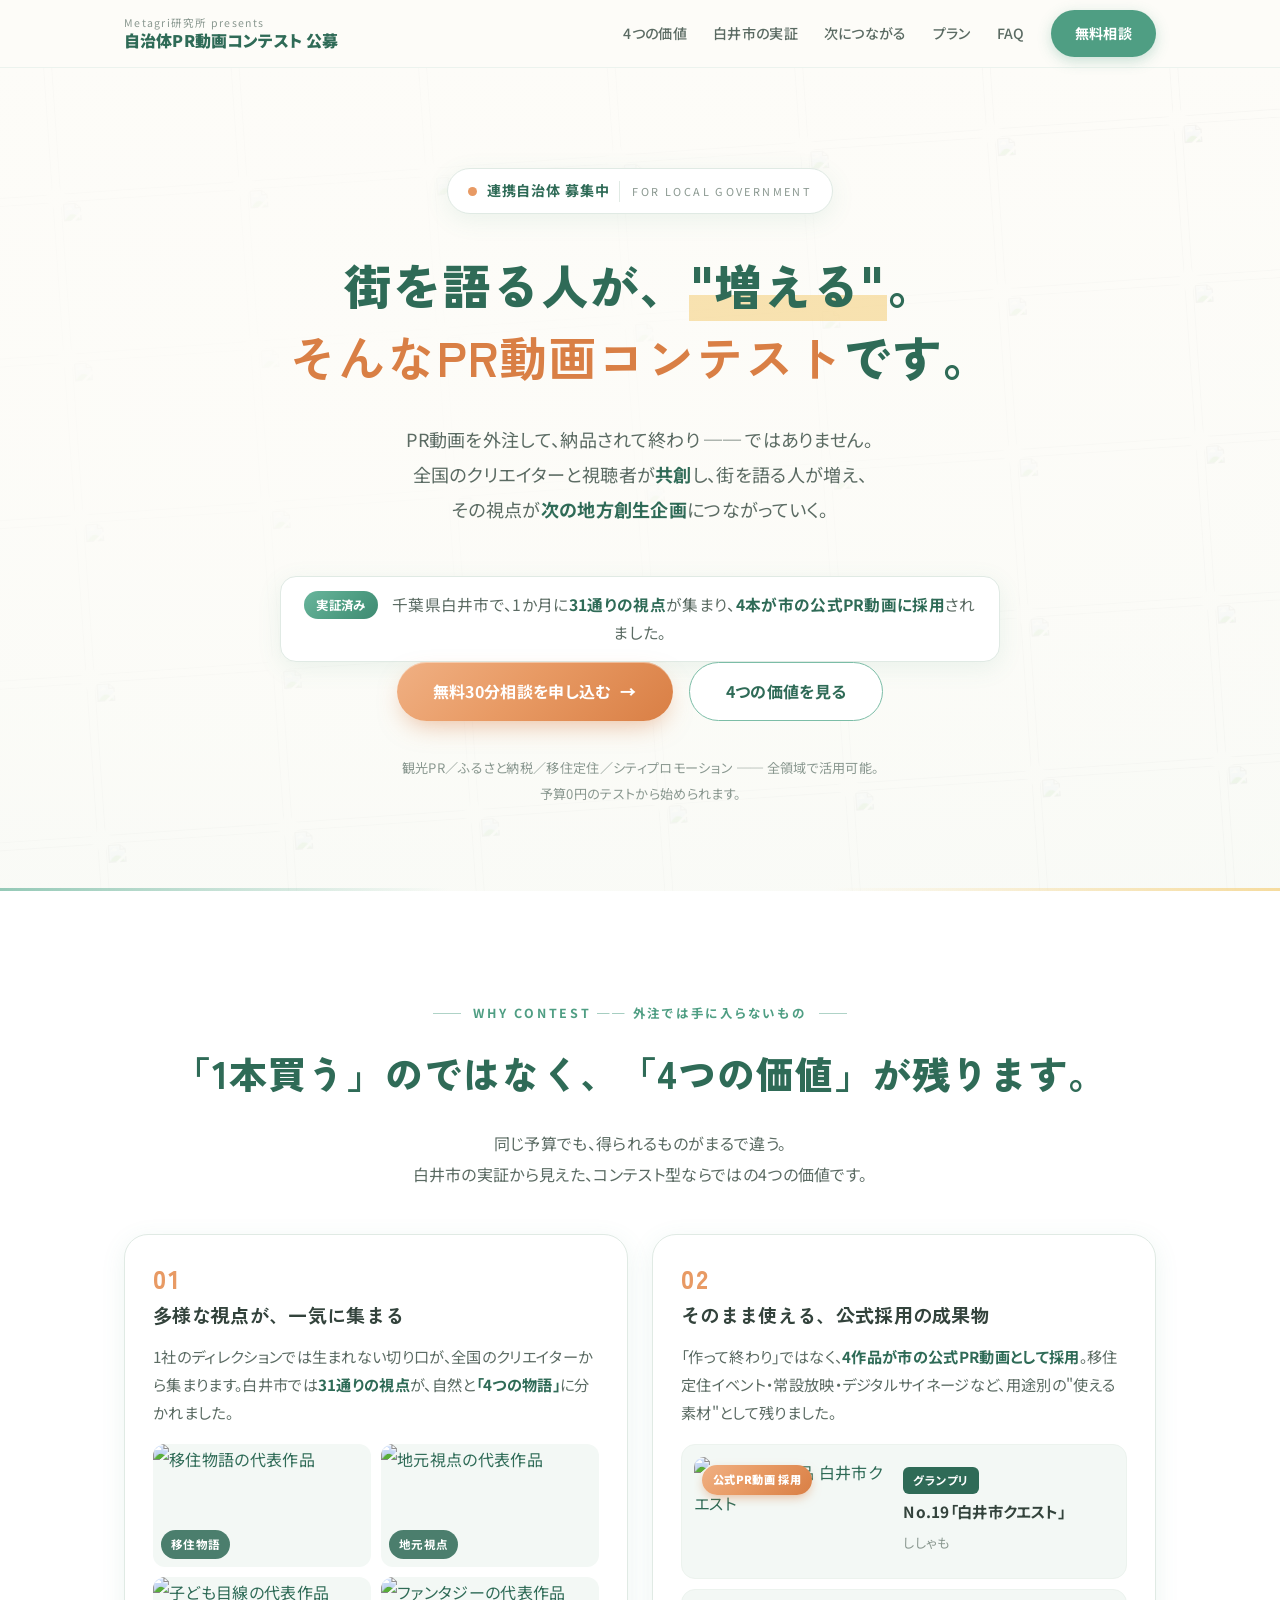
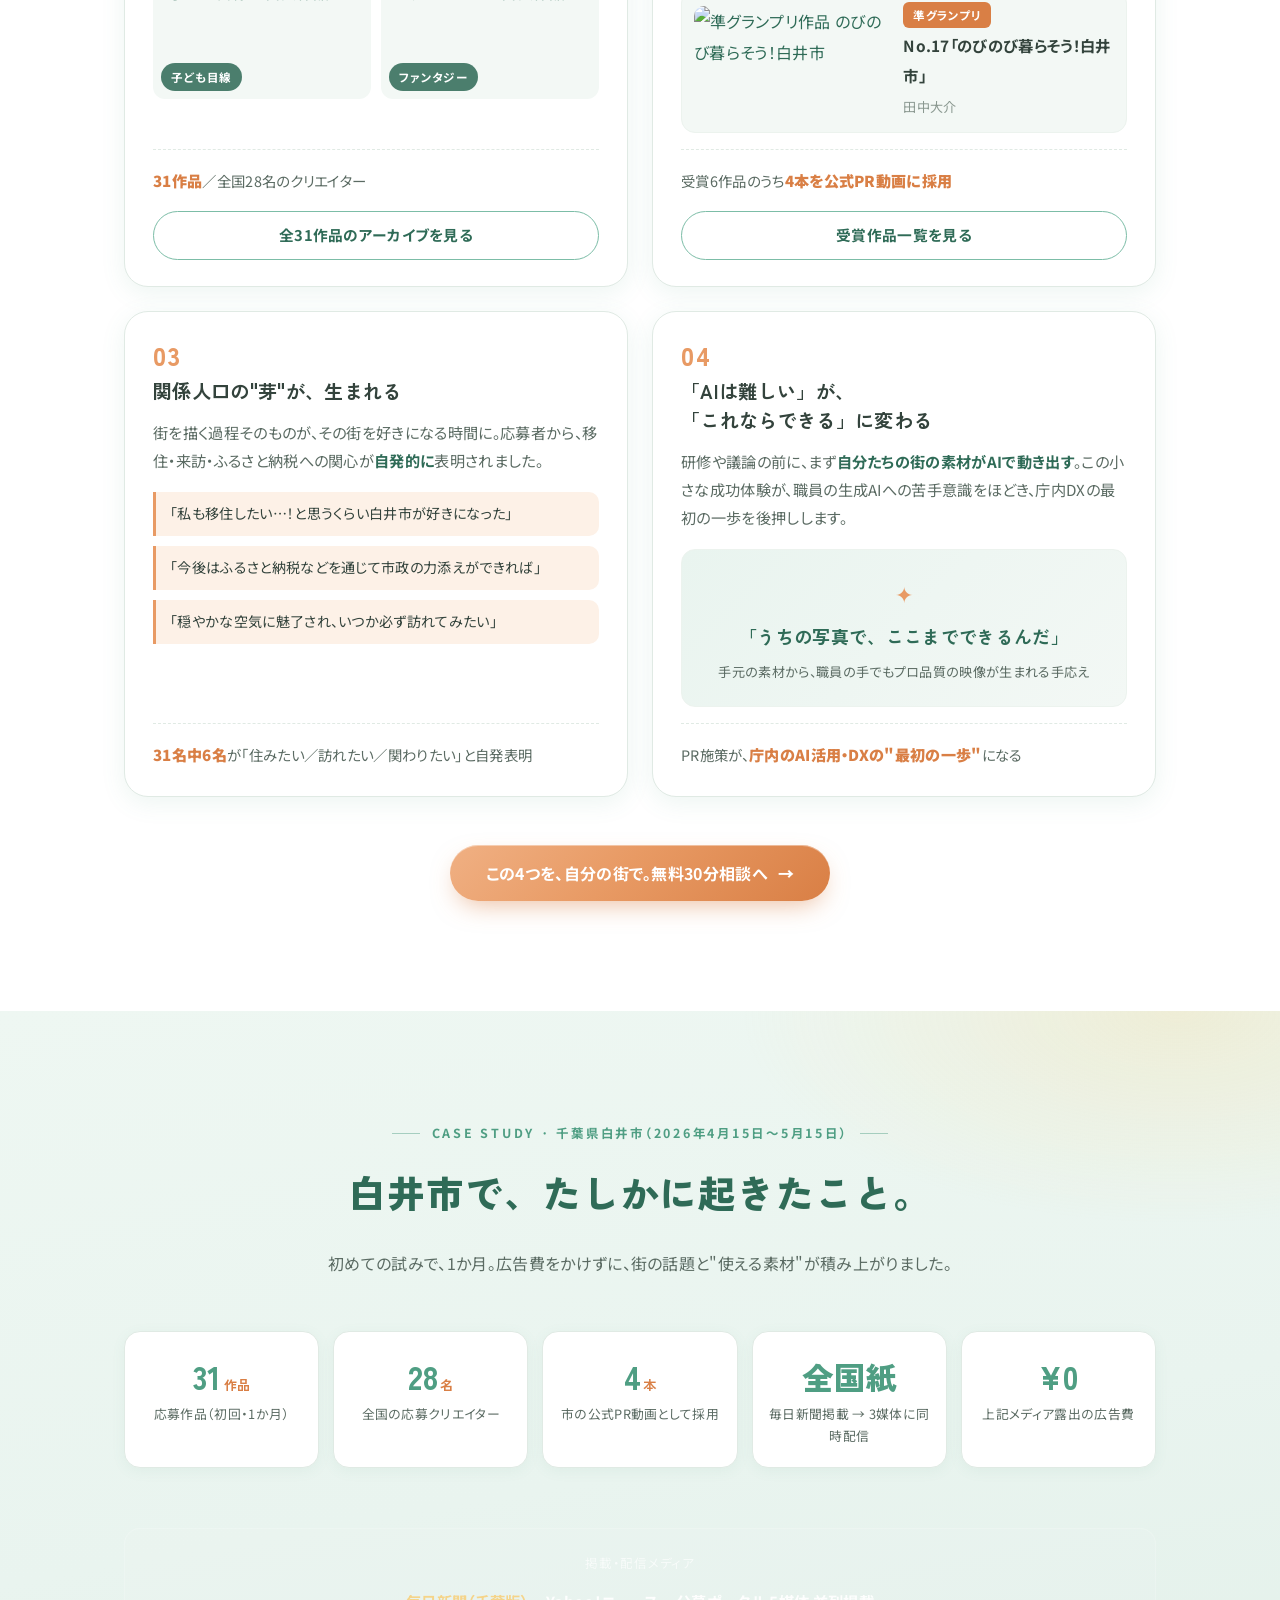
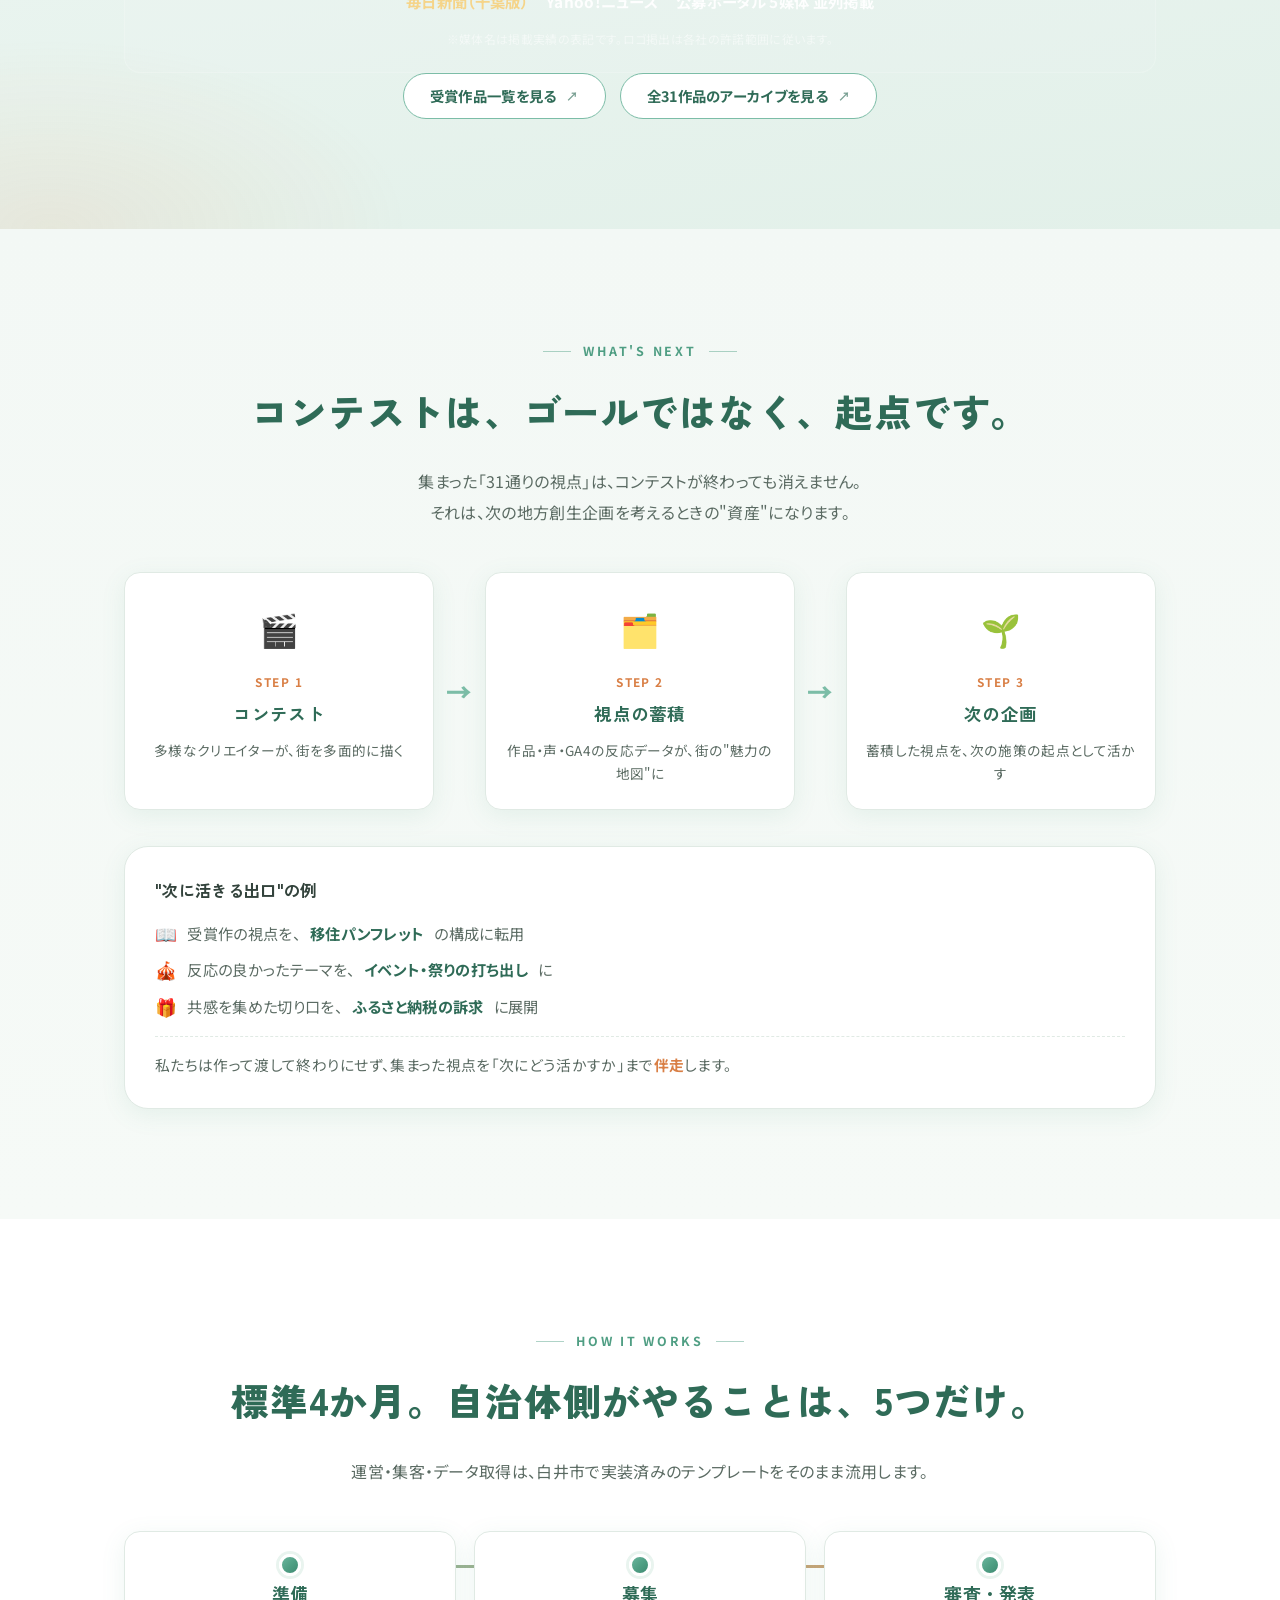
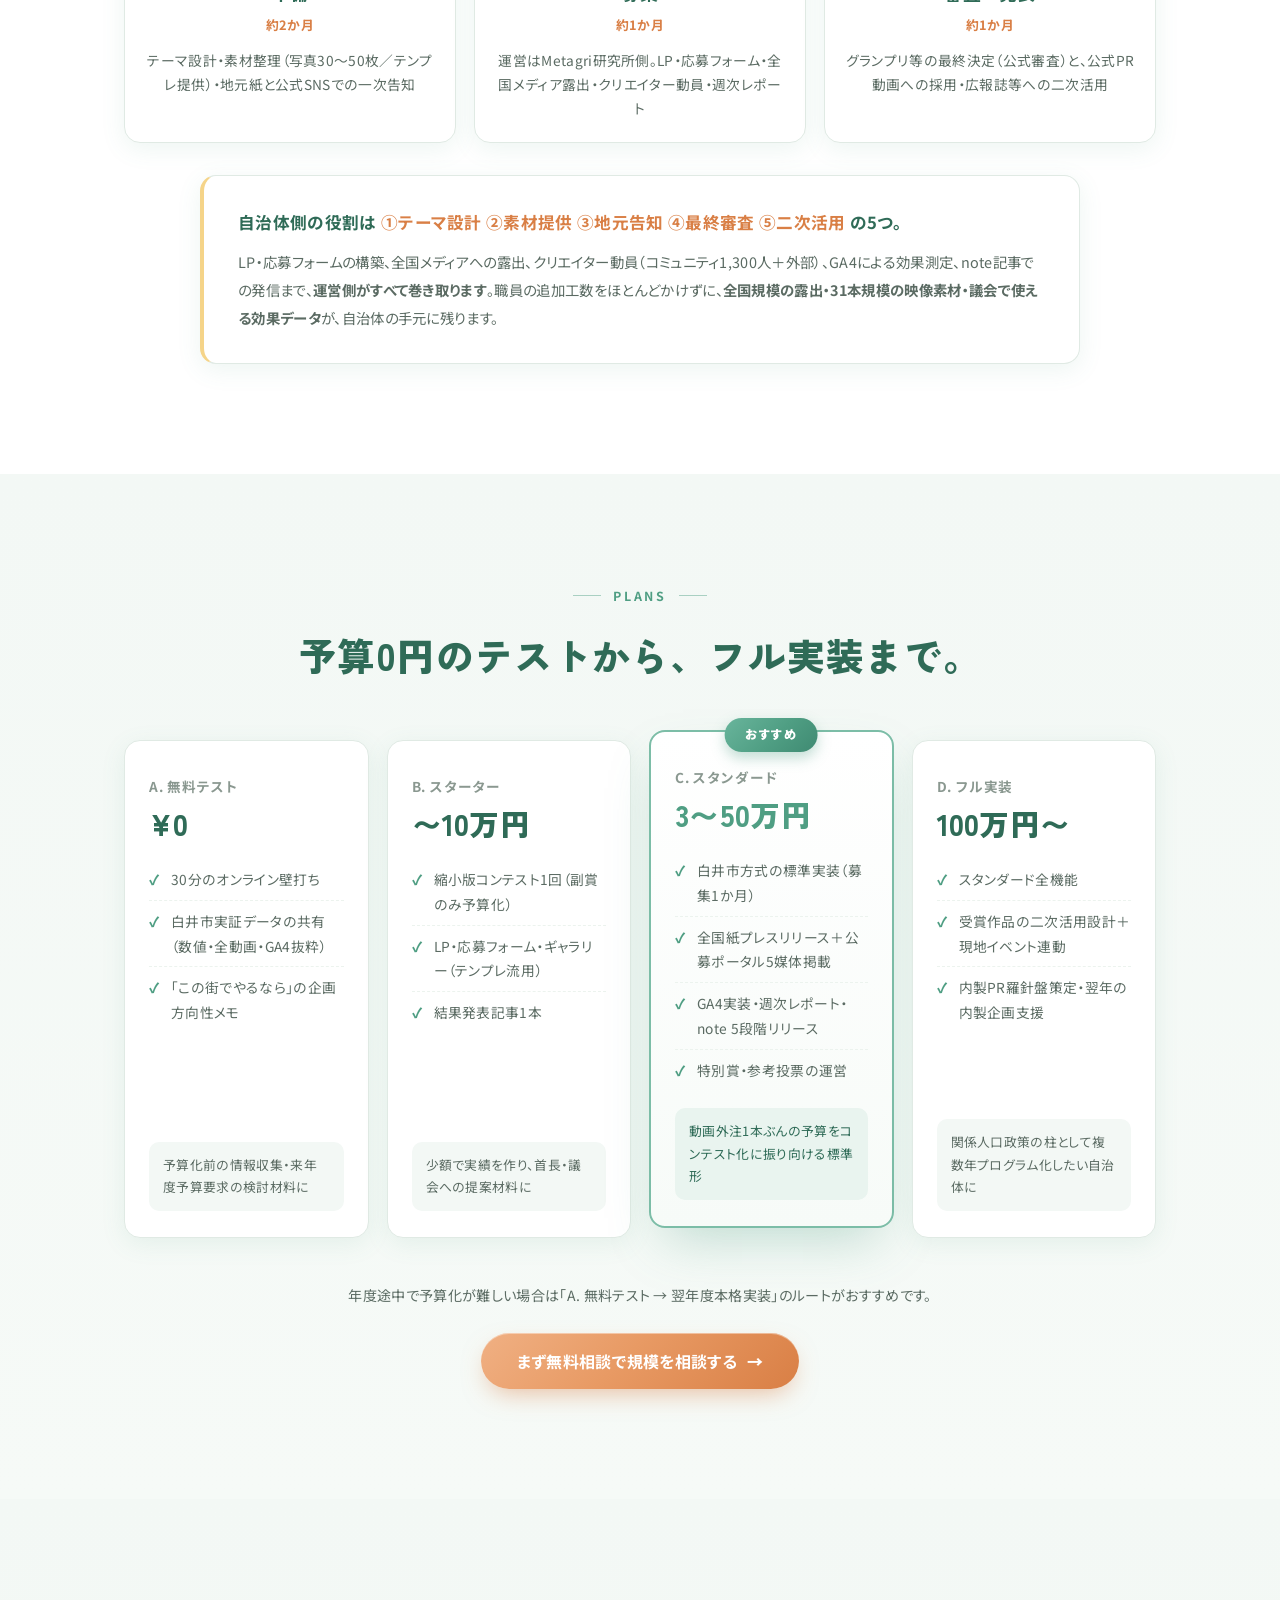
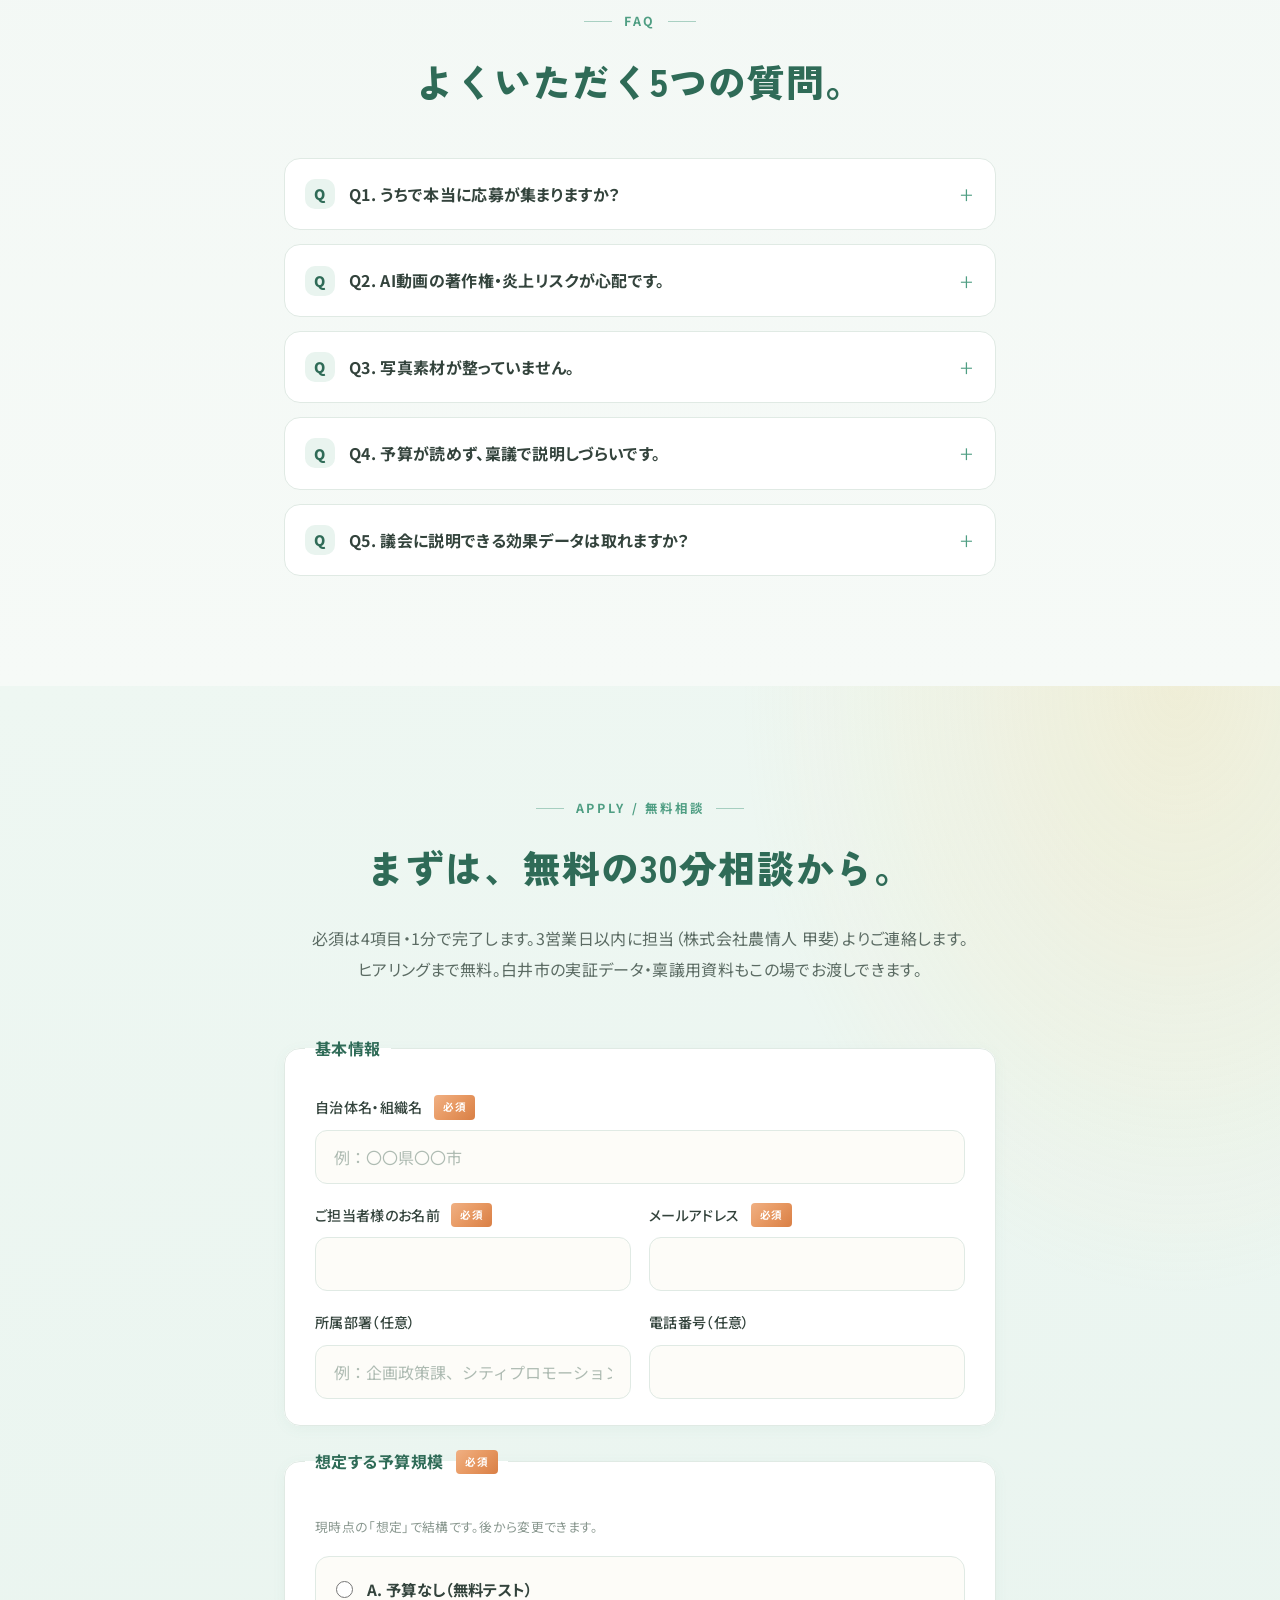
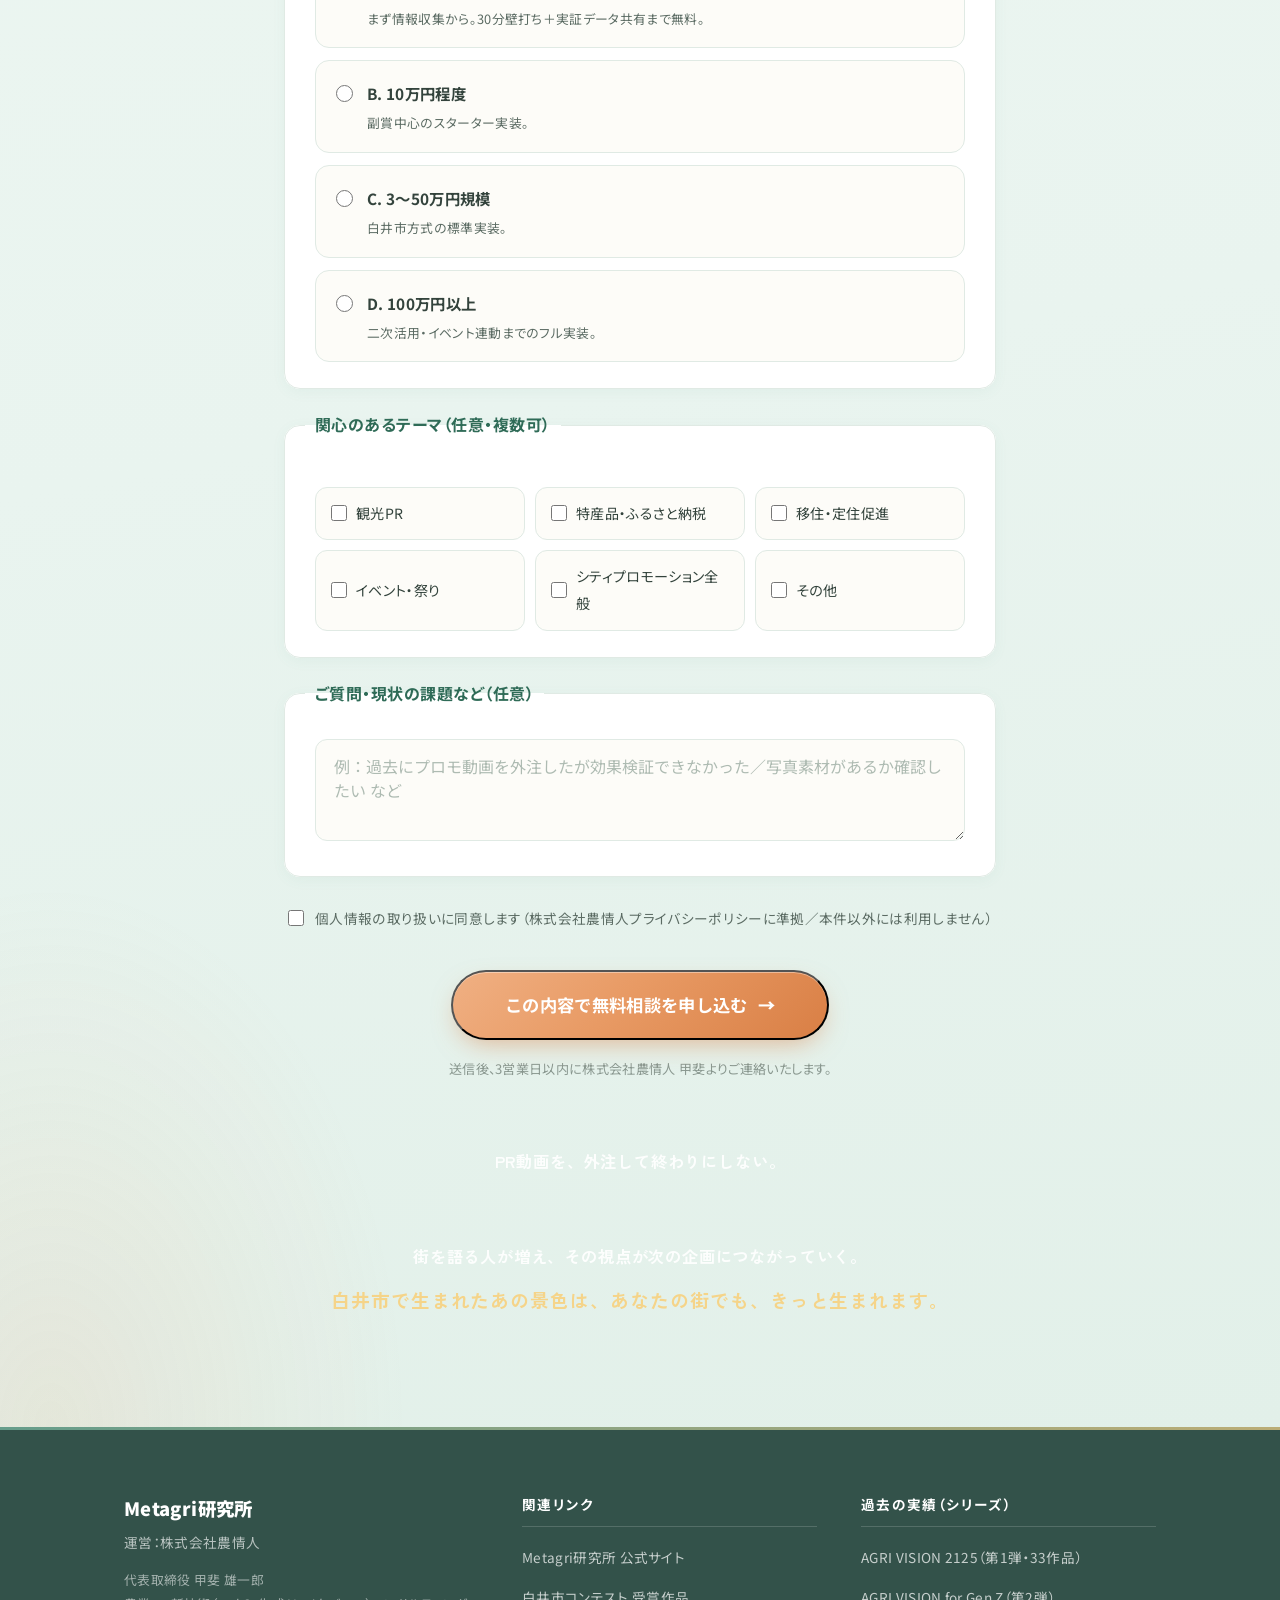
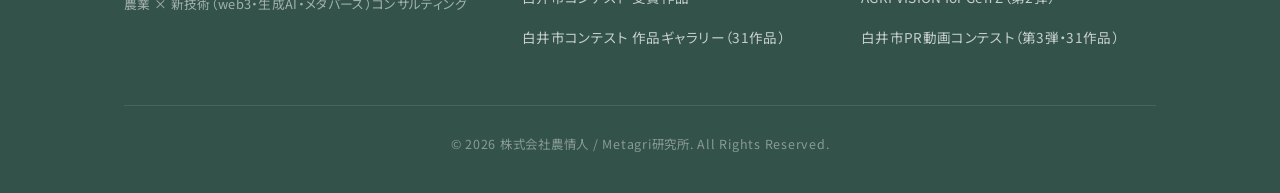
==== commit b9c0284e: "ファビコン設定" ====
--- a/index.html
+++ b/index.html
@@ -8,9 +8,15 @@
 <meta name="description" content="PR動画を外注して終わり、ではない。全国のクリエイターと視聴者が共創し、街を語る人が増え、その視点が次の地方創生企画につながる。千葉県白井市で実証した「白井市方式」を、次の自治体とご一緒します。無料30分相談を受付中。" />
 <meta name="robots" content="index,follow" />
 <meta name="theme-color" content="#4f9e83" />
+<link rel="canonical" href="https://pr-contest-2026.metagri-labo.com/" />
+
+<!-- Favicon（Metagri研究所ロゴ） -->
+<link rel="icon" type="image/png" href="LOGO.png" />
+<link rel="apple-touch-icon" href="LOGO.png" />
 
 <!-- OGP -->
 <meta property="og:type" content="website" />
+<meta property="og:url" content="https://pr-contest-2026.metagri-labo.com/" />
 <meta property="og:site_name" content="自治体PR動画コンテスト 公募 | Metagri研究所" />
 <meta property="og:locale" content="ja_JP" />
 <meta property="og:title" content="街を語る人が&quot;増える&quot;PR動画コンテスト｜白井市方式を次の自治体へ" />
@@ -29,13 +35,13 @@
 <link rel="stylesheet" href="style_v3.css" />
 <link rel="stylesheet" href="style_b.css" />
 
-<!-- GA4（公開時に測定IDを差し替え） -->
-<script async src="https://www.googletagmanager.com/gtag/js?id=G-XXXXXXXXXX"></script>
+<!-- Google tag (gtag.js) — pr-contest-2026.metagri-labo.com -->
+<script async src="https://www.googletagmanager.com/gtag/js?id=G-RBCJ2E4NP9"></script>
 <script>
   window.dataLayer = window.dataLayer || [];
   function gtag(){dataLayer.push(arguments);}
   gtag('js', new Date());
-  gtag('config', 'G-XXXXXXXXXX', { 'send_page_view': true });
+  gtag('config', 'G-RBCJ2E4NP9');
 </script>
 </head>
 <body data-lp="case-b">
@@ -83,7 +89,7 @@
 
     <p class="hero__proof">
       <span class="hero__proof-mark">実証済み</span>
-      千葉県白井市で、1か月に<strong>31通りの視点</strong>が集まり、<strong>1本が市の公式PR動画に採用</strong>されました。
+      千葉県白井市で、1か月に<strong>31通りの視点</strong>が集まり、<strong>4本が市の公式PR動画に採用</strong>されました。
     </p>
 
     <div class="hero__cta">
@@ -145,7 +151,7 @@
         <p class="value-card__no">02</p>
         <h3 class="value-card__title">そのまま使える、公式採用の成果物</h3>
         <p class="value-card__body">
-          「作って終わり」ではなく、<strong>市の公式PR動画として採用</strong>し、移住定住イベント・常設放映・デジタルサイネージで実活用。受賞6作品が、用途別の"使える素材"として残りました。
+          「作って終わり」ではなく、<strong>4作品が市の公式PR動画として採用</strong>。移住定住イベント・常設放映・デジタルサイネージなど、用途別の"使える素材"として残りました。
         </p>
         <div class="value-features">
           <a class="value-feature" href="https://www.youtube.com/watch?v=-QzFBNrApH0" target="_blank" rel="noopener noreferrer" data-cta="value-grandprix">
@@ -170,7 +176,7 @@
             </span>
           </a>
         </div>
-        <p class="value-card__metric"><strong>受賞6作品</strong>が用途別に実活用へ</p>
+        <p class="value-card__metric">受賞6作品のうち<strong>4本を公式PR動画に採用</strong></p>
         <div class="value-card__action">
           <a class="btn btn--ghost" href="https://shiroi-pr-video-contest.metagri-labo.com/awards" target="_blank" rel="noopener noreferrer" data-cta="value-awards">受賞作品一覧を見る</a>
         </div>
@@ -184,9 +190,9 @@
           街を描く過程そのものが、その街を好きになる時間に。応募者から、移住・来訪・ふるさと納税への関心が<strong>自発的に</strong>表明されました。
         </p>
         <div class="value-card__voices">
-          <blockquote class="vvoice"><p>「私も移住したい…！と思うくらい白井市が好きになった」</p><cite>— おゆき</cite></blockquote>
-          <blockquote class="vvoice"><p>「今後はふるさと納税などを通じて市政の力添えができれば」</p><cite>— yoppy</cite></blockquote>
-          <blockquote class="vvoice"><p>「穏やかな空気に魅了され、いつか必ず訪れてみたい」</p><cite>— Shinpei Kojima（遠方在住）</cite></blockquote>
+          <blockquote class="vvoice"><p>「私も移住したい…！と思うくらい白井市が好きになった」</p></blockquote>
+          <blockquote class="vvoice"><p>「今後はふるさと納税などを通じて市政の力添えができれば」</p></blockquote>
+          <blockquote class="vvoice"><p>「穏やかな空気に魅了され、いつか必ず訪れてみたい」</p></blockquote>
         </div>
         <p class="value-card__metric"><strong>31名中6名</strong>が「住みたい／訪れたい／関わりたい」と自発表明</p>
       </article>
@@ -194,16 +200,16 @@
       <!-- ④ 庁内のAI受容度向上 -->
       <article class="value-card">
         <p class="value-card__no">04</p>
-        <h3 class="value-card__title">庁内の"AIアレルギー"が、ほどける</h3>
+        <h3 class="value-card__title">「AIは難しい」が、<br />「これならできる」に変わる</h3>
         <p class="value-card__body">
-          身近な街の写真が、AIで動き出す。その体験が、庁内での生成AIへの心理的ハードルを下げ、次の取り組みへの土壌をつくります。
+          研修や議論の前に、まず<strong>自分たちの街の素材がAIで動き出す</strong>。この小さな成功体験が、職員の生成AIへの苦手意識をほどき、庁内DXの最初の一歩を後押しします。
         </p>
         <div class="value-aiquote">
           <span class="value-aiquote__icon" aria-hidden="true">✦</span>
-          <p class="value-aiquote__text">「止まっていた街の画像が、動いた」</p>
-          <p class="value-aiquote__sub">同じ素材42枚から、誰でもプロ品質の映像が生まれる体験</p>
-        </div>
-        <p class="value-card__metric">PR施策が、<strong>庁内のAI実装の入口</strong>になる</p>
+          <p class="value-aiquote__text">「うちの写真で、ここまでできるんだ」</p>
+          <p class="value-aiquote__sub">手元の素材から、職員の手でもプロ品質の映像が生まれる手応え</p>
+        </div>
+        <p class="value-card__metric">PR施策が、<strong>庁内のAI活用・DXの"最初の一歩"</strong>になる</p>
       </article>
     </div>
 
@@ -225,7 +231,7 @@
     <div class="facts facts--compact">
       <div class="facts__item"><p class="facts__num">31<span>作品</span></p><p class="facts__label">応募作品（初回・1か月）</p></div>
       <div class="facts__item"><p class="facts__num">28<span>名</span></p><p class="facts__label">全国の応募クリエイター</p></div>
-      <div class="facts__item"><p class="facts__num">1<span>本</span></p><p class="facts__label">市の公式PR動画として採用</p></div>
+      <div class="facts__item"><p class="facts__num">4<span>本</span></p><p class="facts__label">市の公式PR動画として採用</p></div>
       <div class="facts__item"><p class="facts__num">全国紙</p><p class="facts__label">毎日新聞掲載 → 3媒体に同時配信</p></div>
       <div class="facts__item"><p class="facts__num">¥0</p><p class="facts__label">上記メディア露出の広告費</p></div>
     </div>
@@ -329,7 +335,7 @@
 
     <div class="flow__roles">
       <p class="flow__roles-head">自治体側の役割は <strong>①テーマ設計 ②素材提供 ③地元告知 ④最終審査 ⑤二次活用</strong> の5つ。</p>
-      <p class="flow__roles-body">LP構築・応募フォーム・全国メディア露出・クリエイター動員（コミュニティ1,300人＋外部）・GA4データ取得・note記事5本は、テンプレートをそのまま流用します。</p>
+      <p class="flow__roles-body">LP・応募フォームの構築、全国メディアへの露出、クリエイター動員（コミュニティ1,300人＋外部）、GA4による効果測定、note記事での発信まで、<strong>運営側がすべて巻き取ります</strong>。職員の追加工数をほとんどかけずに、<strong>全国規模の露出・31本規模の映像素材・議会で使える効果データ</strong>が、自治体の手元に残ります。</p>
     </div>
   </div>
 </section>
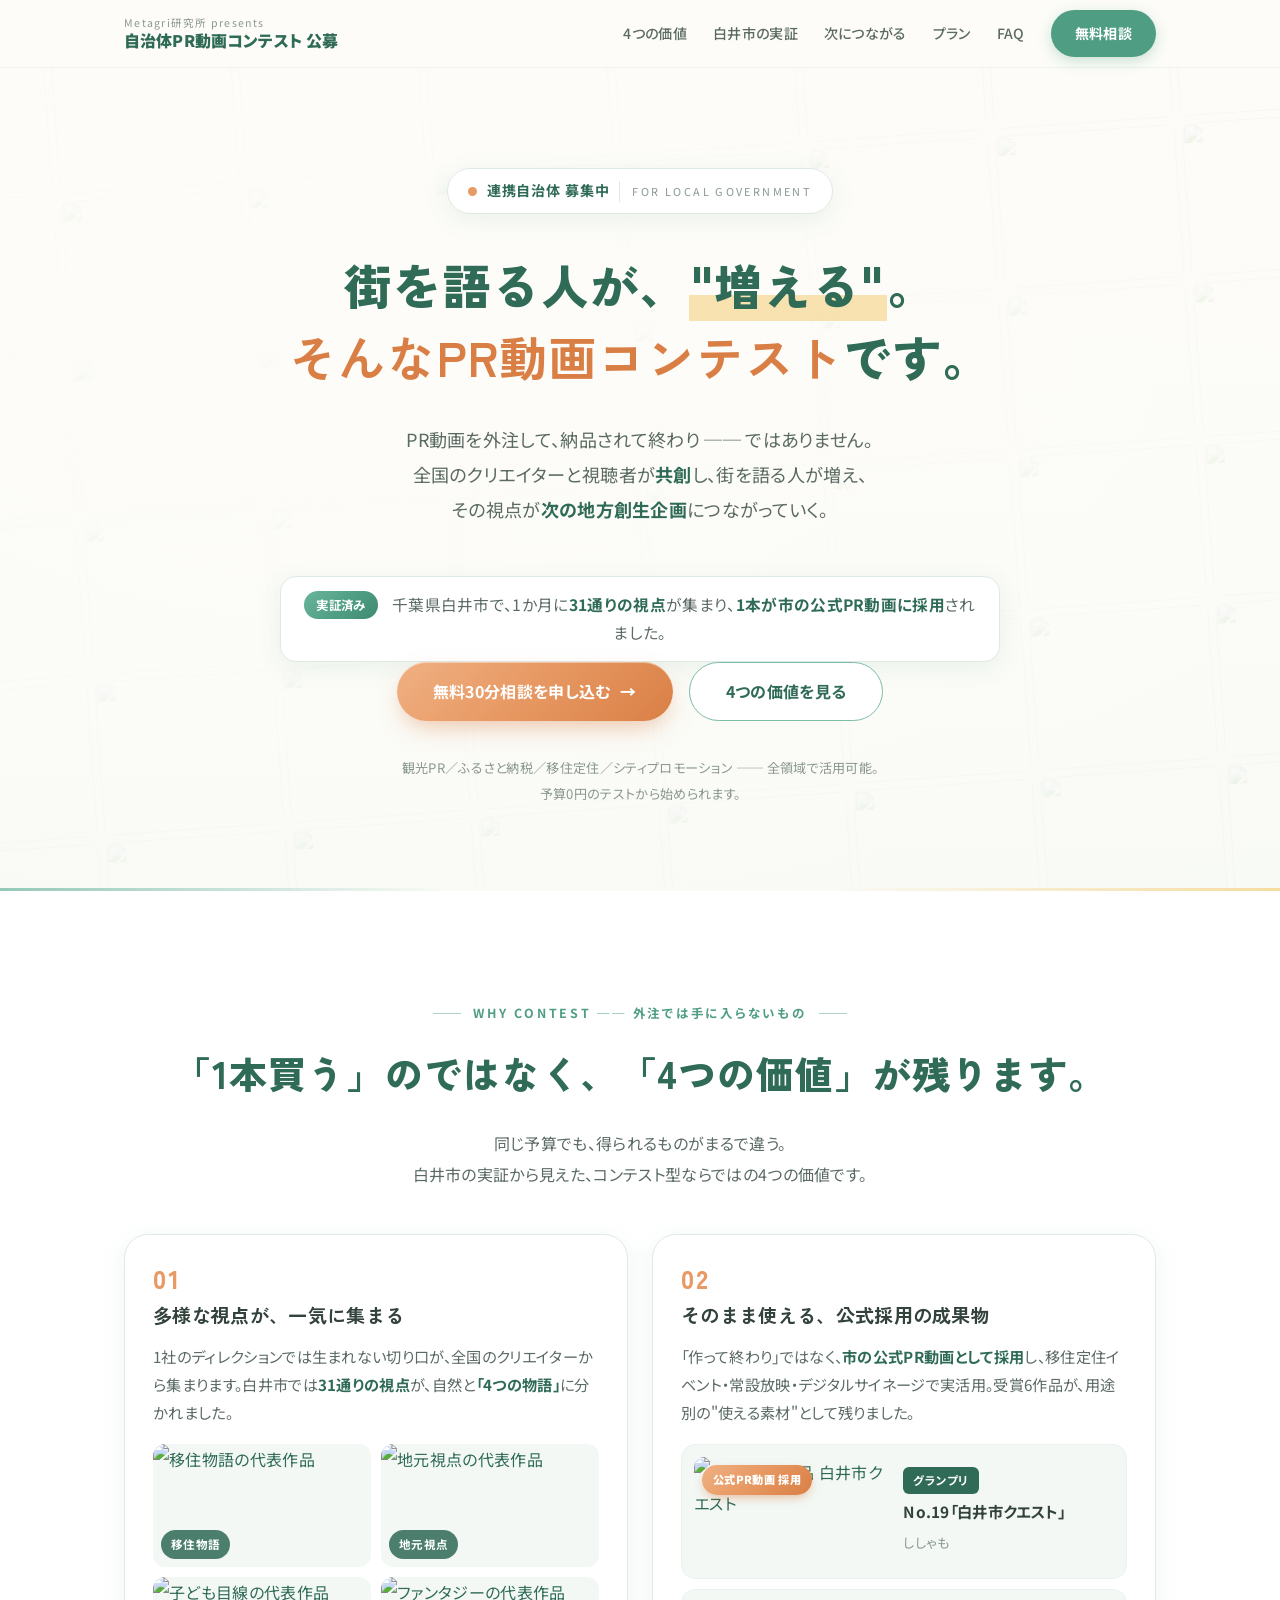
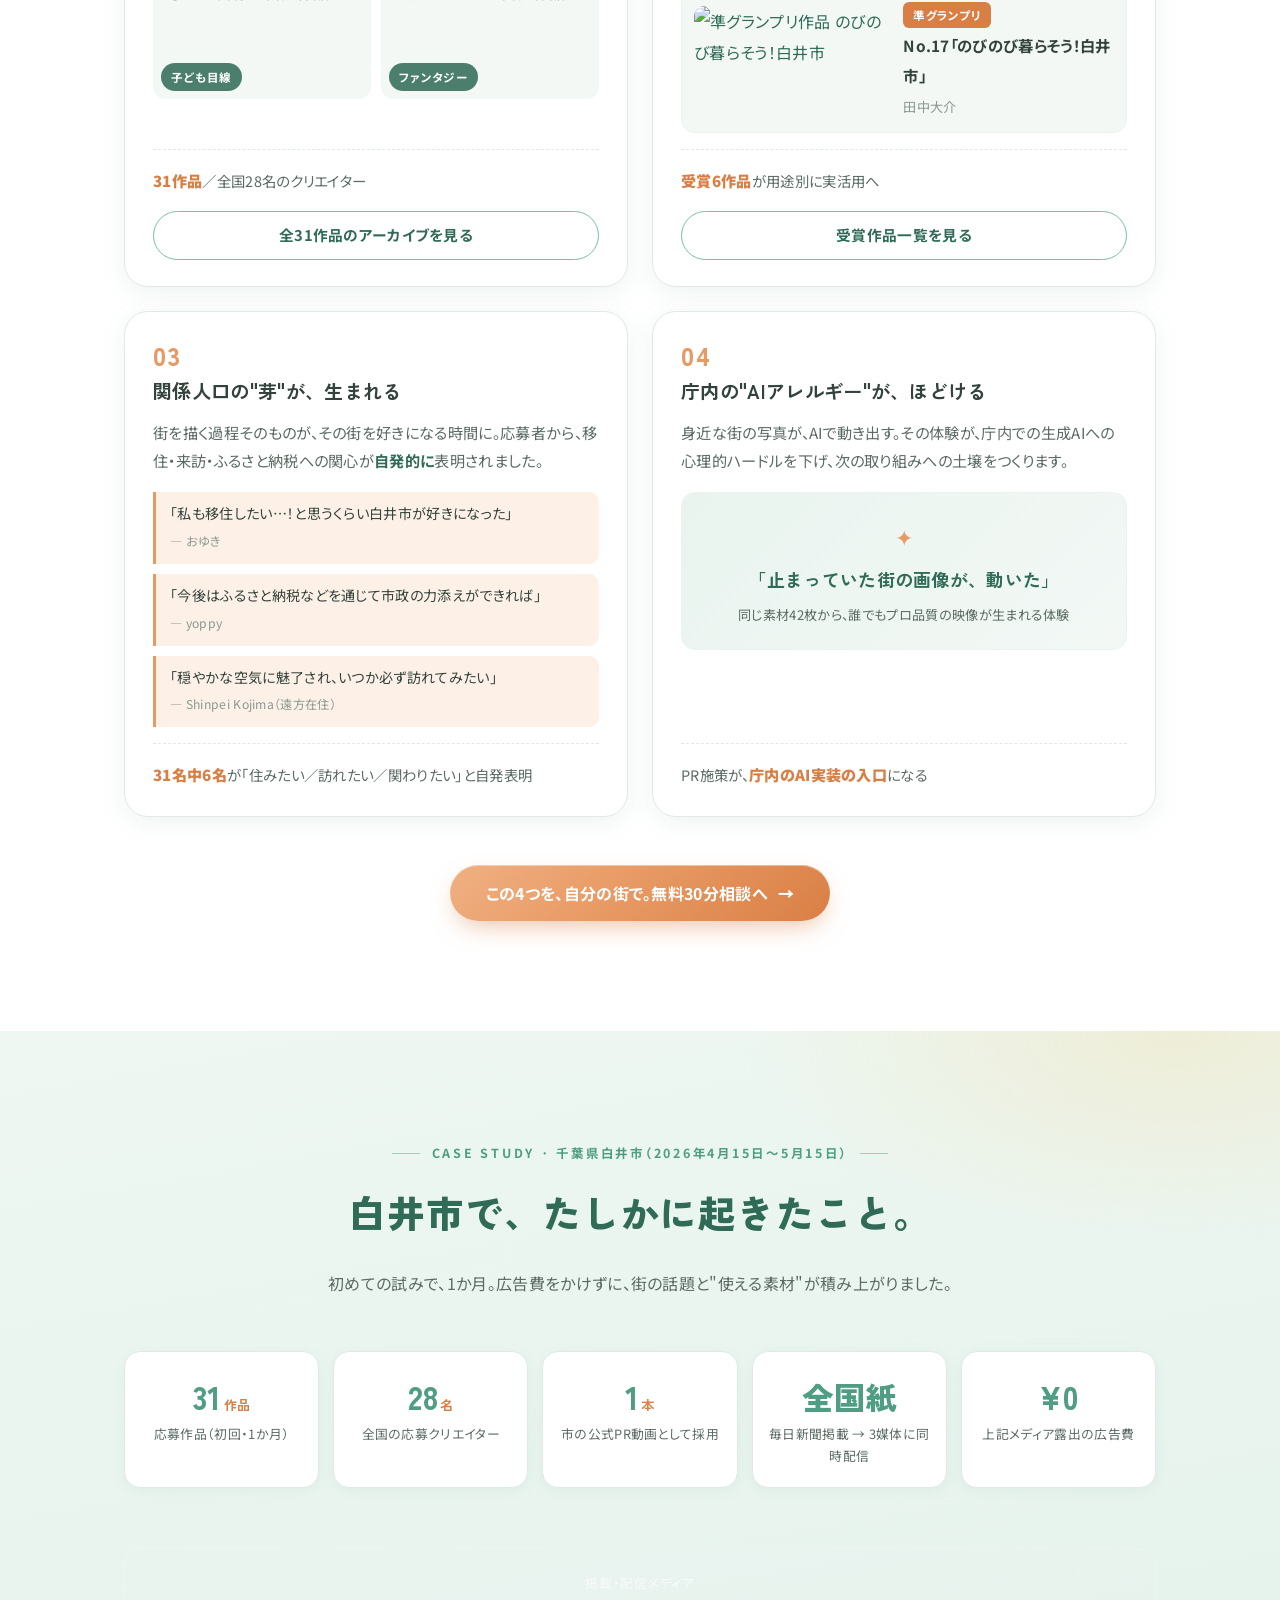
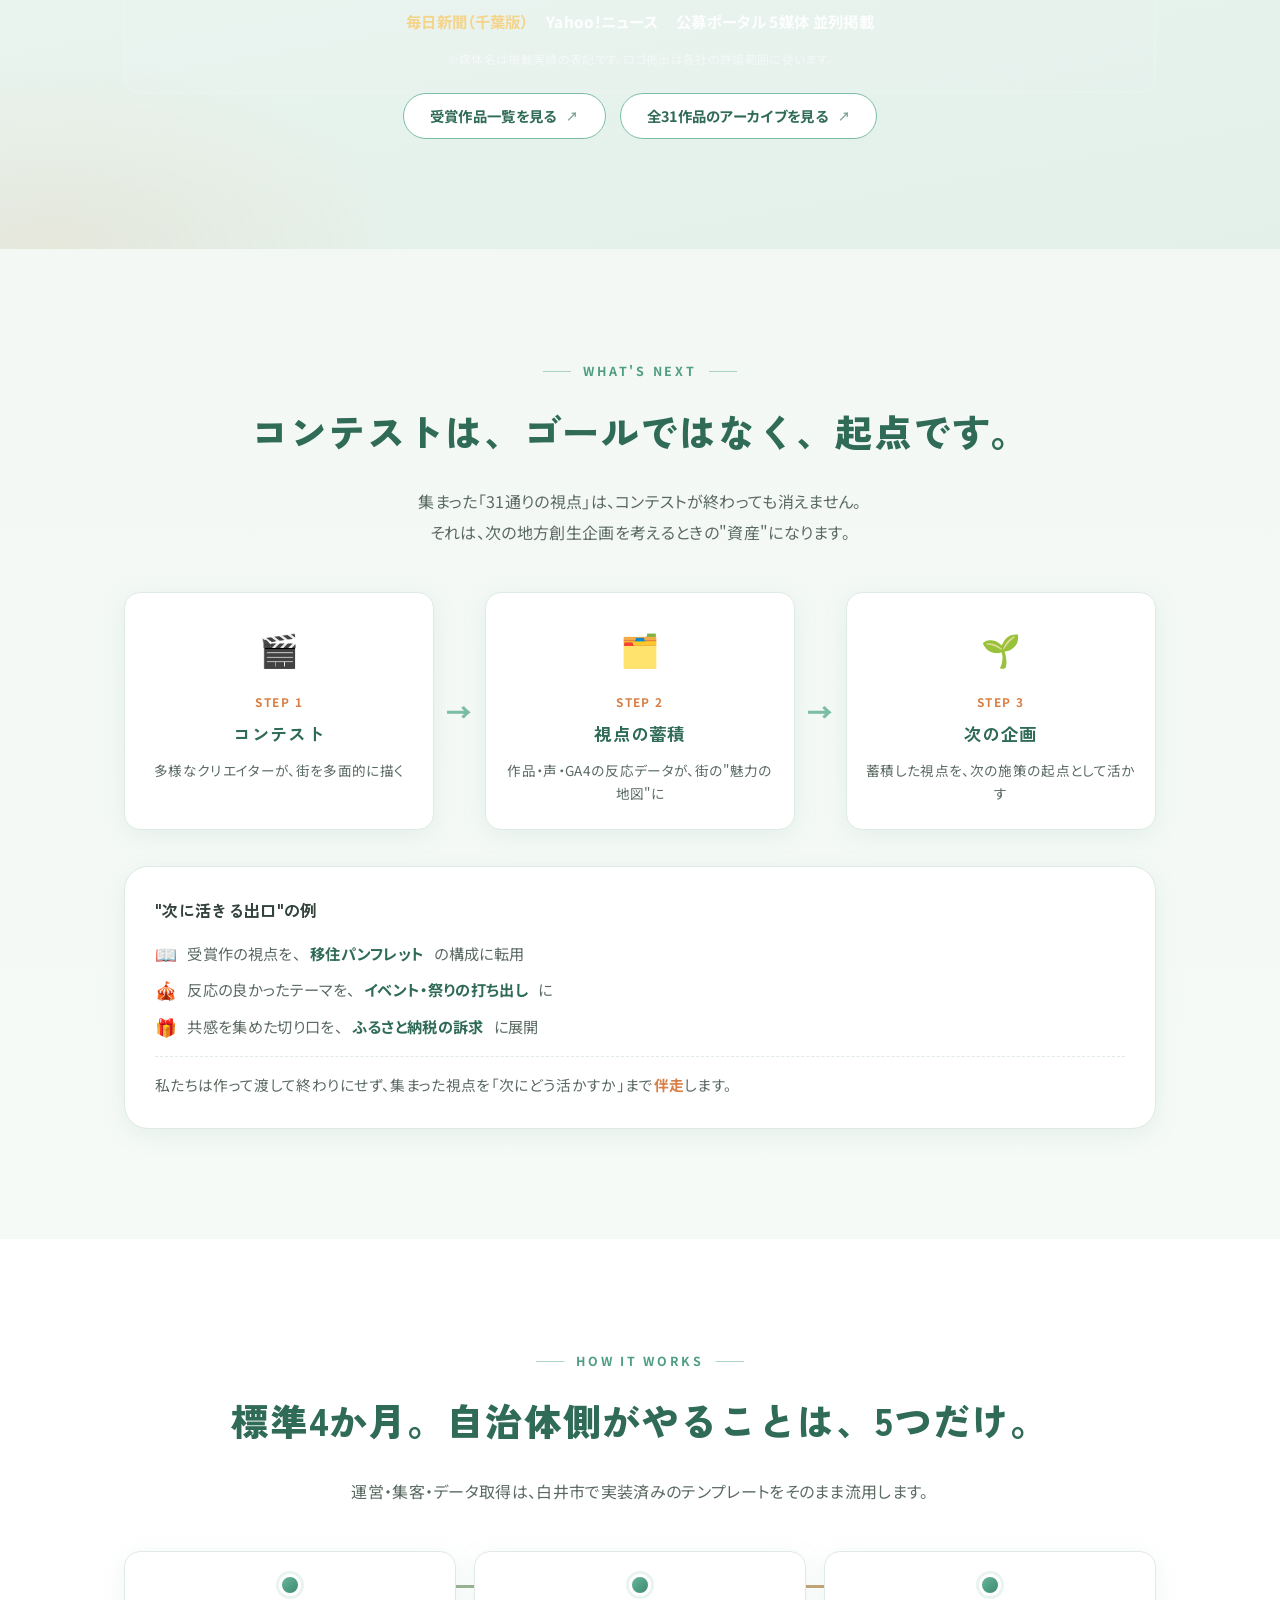
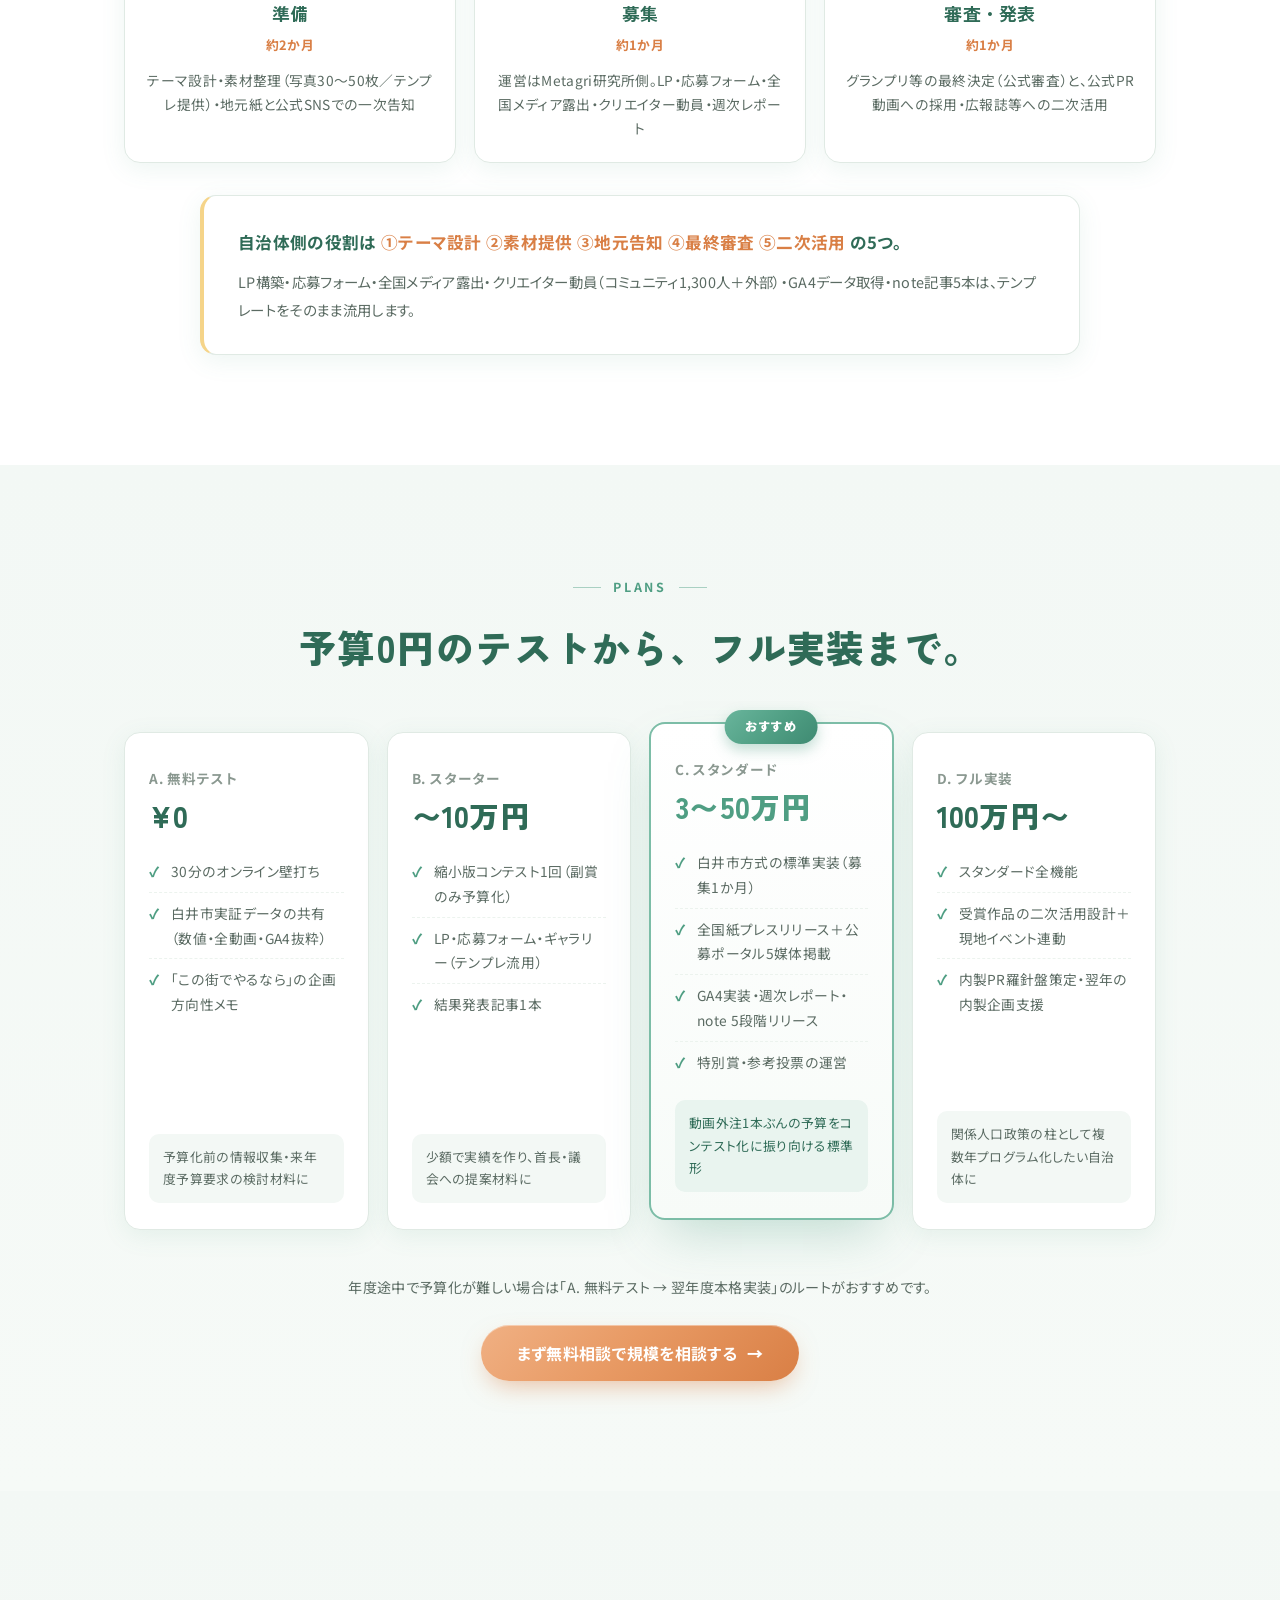
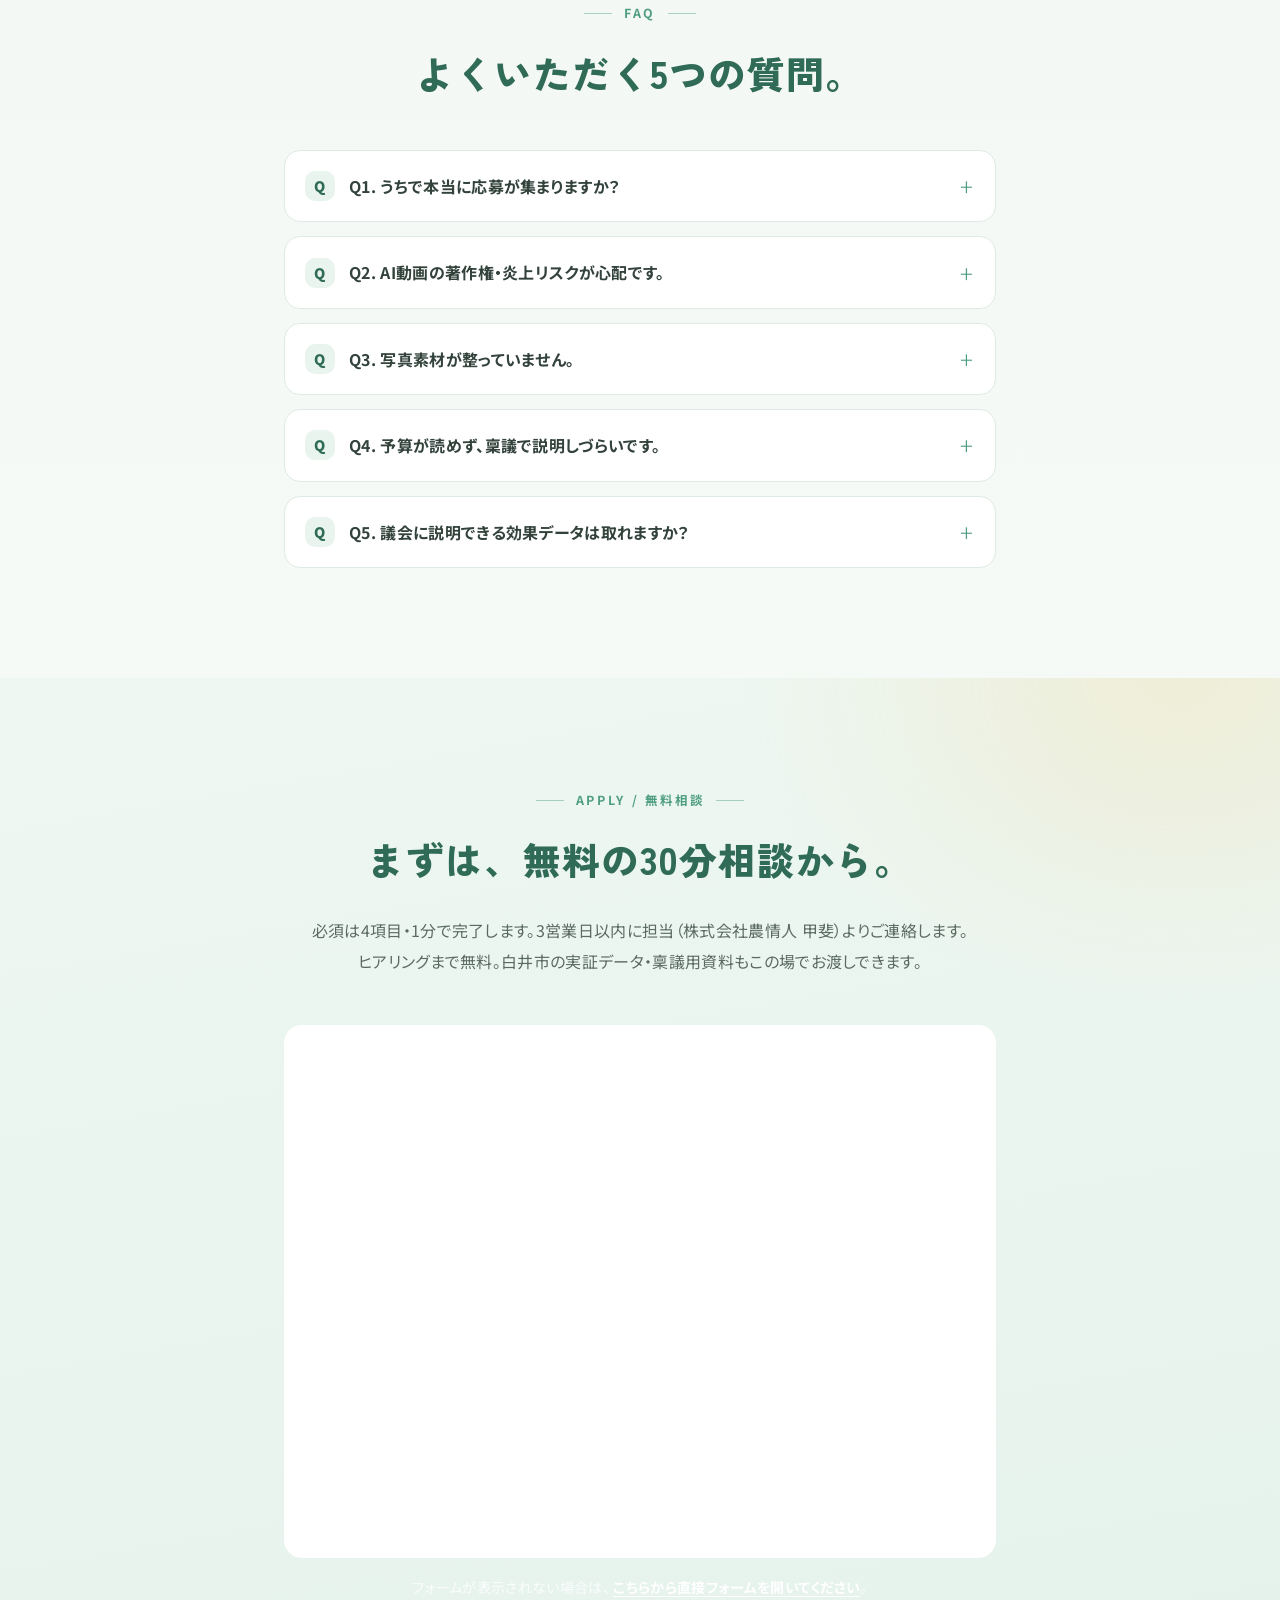
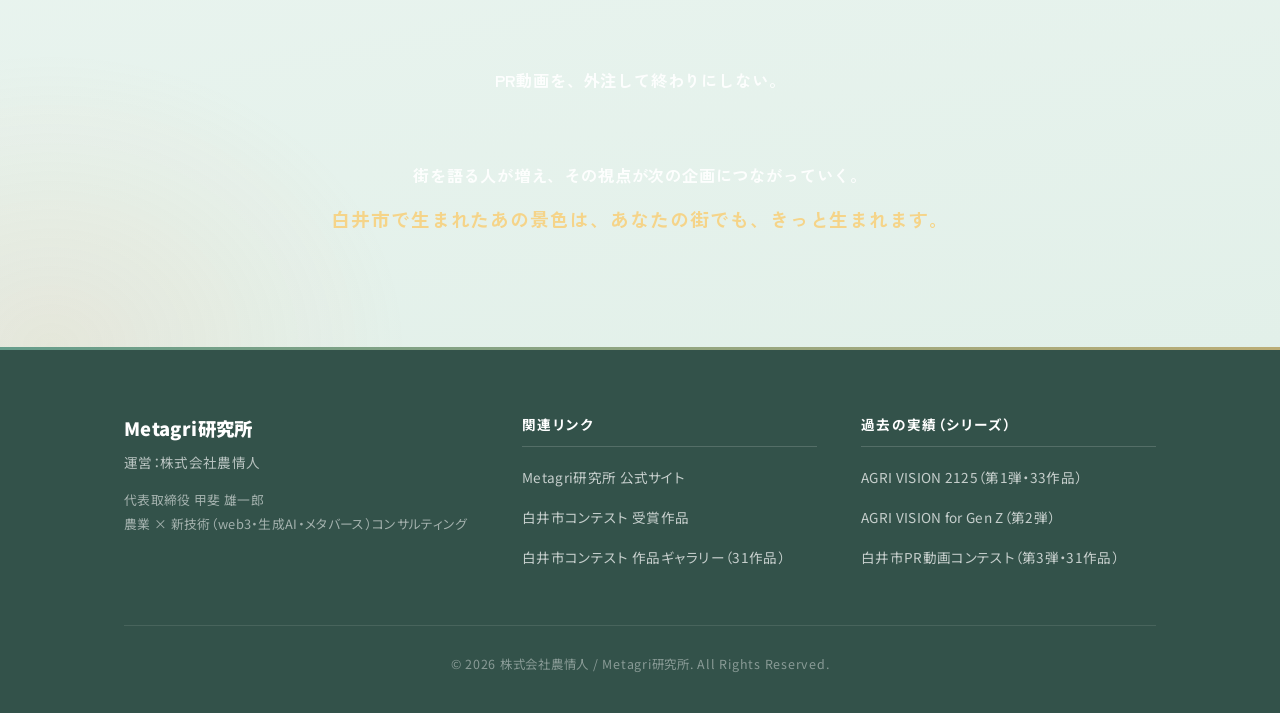
==== commit 516ef870: "申込フォームをAirtableへ差し替え" ====
--- a/index.html
+++ b/index.html
@@ -9,10 +9,6 @@
 <meta name="robots" content="index,follow" />
 <meta name="theme-color" content="#4f9e83" />
 <link rel="canonical" href="https://pr-contest-2026.metagri-labo.com/" />
-
-<!-- Favicon（Metagri研究所ロゴ） -->
-<link rel="icon" type="image/png" href="LOGO.png" />
-<link rel="apple-touch-icon" href="LOGO.png" />
 
 <!-- OGP -->
 <meta property="og:type" content="website" />
@@ -89,7 +85,7 @@
 
     <p class="hero__proof">
       <span class="hero__proof-mark">実証済み</span>
-      千葉県白井市で、1か月に<strong>31通りの視点</strong>が集まり、<strong>4本が市の公式PR動画に採用</strong>されました。
+      千葉県白井市で、1か月に<strong>31通りの視点</strong>が集まり、<strong>1本が市の公式PR動画に採用</strong>されました。
     </p>
 
     <div class="hero__cta">
@@ -151,7 +147,7 @@
         <p class="value-card__no">02</p>
         <h3 class="value-card__title">そのまま使える、公式採用の成果物</h3>
         <p class="value-card__body">
-          「作って終わり」ではなく、<strong>4作品が市の公式PR動画として採用</strong>。移住定住イベント・常設放映・デジタルサイネージなど、用途別の"使える素材"として残りました。
+          「作って終わり」ではなく、<strong>市の公式PR動画として採用</strong>し、移住定住イベント・常設放映・デジタルサイネージで実活用。受賞6作品が、用途別の"使える素材"として残りました。
         </p>
         <div class="value-features">
           <a class="value-feature" href="https://www.youtube.com/watch?v=-QzFBNrApH0" target="_blank" rel="noopener noreferrer" data-cta="value-grandprix">
@@ -176,7 +172,7 @@
             </span>
           </a>
         </div>
-        <p class="value-card__metric">受賞6作品のうち<strong>4本を公式PR動画に採用</strong></p>
+        <p class="value-card__metric"><strong>受賞6作品</strong>が用途別に実活用へ</p>
         <div class="value-card__action">
           <a class="btn btn--ghost" href="https://shiroi-pr-video-contest.metagri-labo.com/awards" target="_blank" rel="noopener noreferrer" data-cta="value-awards">受賞作品一覧を見る</a>
         </div>
@@ -190,9 +186,9 @@
           街を描く過程そのものが、その街を好きになる時間に。応募者から、移住・来訪・ふるさと納税への関心が<strong>自発的に</strong>表明されました。
         </p>
         <div class="value-card__voices">
-          <blockquote class="vvoice"><p>「私も移住したい…！と思うくらい白井市が好きになった」</p></blockquote>
-          <blockquote class="vvoice"><p>「今後はふるさと納税などを通じて市政の力添えができれば」</p></blockquote>
-          <blockquote class="vvoice"><p>「穏やかな空気に魅了され、いつか必ず訪れてみたい」</p></blockquote>
+          <blockquote class="vvoice"><p>「私も移住したい…！と思うくらい白井市が好きになった」</p><cite>— おゆき</cite></blockquote>
+          <blockquote class="vvoice"><p>「今後はふるさと納税などを通じて市政の力添えができれば」</p><cite>— yoppy</cite></blockquote>
+          <blockquote class="vvoice"><p>「穏やかな空気に魅了され、いつか必ず訪れてみたい」</p><cite>— Shinpei Kojima（遠方在住）</cite></blockquote>
         </div>
         <p class="value-card__metric"><strong>31名中6名</strong>が「住みたい／訪れたい／関わりたい」と自発表明</p>
       </article>
@@ -200,16 +196,16 @@
       <!-- ④ 庁内のAI受容度向上 -->
       <article class="value-card">
         <p class="value-card__no">04</p>
-        <h3 class="value-card__title">「AIは難しい」が、<br />「これならできる」に変わる</h3>
+        <h3 class="value-card__title">庁内の"AIアレルギー"が、ほどける</h3>
         <p class="value-card__body">
-          研修や議論の前に、まず<strong>自分たちの街の素材がAIで動き出す</strong>。この小さな成功体験が、職員の生成AIへの苦手意識をほどき、庁内DXの最初の一歩を後押しします。
+          身近な街の写真が、AIで動き出す。その体験が、庁内での生成AIへの心理的ハードルを下げ、次の取り組みへの土壌をつくります。
         </p>
         <div class="value-aiquote">
           <span class="value-aiquote__icon" aria-hidden="true">✦</span>
-          <p class="value-aiquote__text">「うちの写真で、ここまでできるんだ」</p>
-          <p class="value-aiquote__sub">手元の素材から、職員の手でもプロ品質の映像が生まれる手応え</p>
-        </div>
-        <p class="value-card__metric">PR施策が、<strong>庁内のAI活用・DXの"最初の一歩"</strong>になる</p>
+          <p class="value-aiquote__text">「止まっていた街の画像が、動いた」</p>
+          <p class="value-aiquote__sub">同じ素材42枚から、誰でもプロ品質の映像が生まれる体験</p>
+        </div>
+        <p class="value-card__metric">PR施策が、<strong>庁内のAI実装の入口</strong>になる</p>
       </article>
     </div>
 
@@ -231,7 +227,7 @@
     <div class="facts facts--compact">
       <div class="facts__item"><p class="facts__num">31<span>作品</span></p><p class="facts__label">応募作品（初回・1か月）</p></div>
       <div class="facts__item"><p class="facts__num">28<span>名</span></p><p class="facts__label">全国の応募クリエイター</p></div>
-      <div class="facts__item"><p class="facts__num">4<span>本</span></p><p class="facts__label">市の公式PR動画として採用</p></div>
+      <div class="facts__item"><p class="facts__num">1<span>本</span></p><p class="facts__label">市の公式PR動画として採用</p></div>
       <div class="facts__item"><p class="facts__num">全国紙</p><p class="facts__label">毎日新聞掲載 → 3媒体に同時配信</p></div>
       <div class="facts__item"><p class="facts__num">¥0</p><p class="facts__label">上記メディア露出の広告費</p></div>
     </div>
@@ -335,7 +331,7 @@
 
     <div class="flow__roles">
       <p class="flow__roles-head">自治体側の役割は <strong>①テーマ設計 ②素材提供 ③地元告知 ④最終審査 ⑤二次活用</strong> の5つ。</p>
-      <p class="flow__roles-body">LP・応募フォームの構築、全国メディアへの露出、クリエイター動員（コミュニティ1,300人＋外部）、GA4による効果測定、note記事での発信まで、<strong>運営側がすべて巻き取ります</strong>。職員の追加工数をほとんどかけずに、<strong>全国規模の露出・31本規模の映像素材・議会で使える効果データ</strong>が、自治体の手元に残ります。</p>
+      <p class="flow__roles-body">LP構築・応募フォーム・全国メディア露出・クリエイター動員（コミュニティ1,300人＋外部）・GA4データ取得・note記事5本は、テンプレートをそのまま流用します。</p>
     </div>
   </div>
 </section>
@@ -442,89 +438,21 @@
       ヒアリングまで無料。白井市の実証データ・稟議用資料もこの場でお渡しできます。
     </p>
 
-    <form id="applyForm" class="form" novalidate>
-      <fieldset class="form__set">
-        <legend class="form__legend">基本情報</legend>
-        <div class="form__row">
-          <label for="org" class="form__label">自治体名・組織名 <span class="form__req">必須</span></label>
-          <input type="text" id="org" name="org" class="form__input" placeholder="例：〇〇県〇〇市" required />
-        </div>
-        <div class="form__row form__row--two">
-          <div>
-            <label for="name" class="form__label">ご担当者様のお名前 <span class="form__req">必須</span></label>
-            <input type="text" id="name" name="name" class="form__input" required />
-          </div>
-          <div>
-            <label for="email" class="form__label">メールアドレス <span class="form__req">必須</span></label>
-            <input type="email" id="email" name="email" class="form__input" required />
-          </div>
-        </div>
-        <div class="form__row form__row--two">
-          <div>
-            <label for="dept" class="form__label">所属部署（任意）</label>
-            <input type="text" id="dept" name="dept" class="form__input" placeholder="例：企画政策課、シティプロモーション課" />
-          </div>
-          <div>
-            <label for="tel" class="form__label">電話番号（任意）</label>
-            <input type="tel" id="tel" name="tel" class="form__input" />
-          </div>
-        </div>
-      </fieldset>
-
-      <fieldset class="form__set">
-        <legend class="form__legend">想定する予算規模 <span class="form__req">必須</span></legend>
-        <p class="form__hint form__hint--block">現時点の「想定」で結構です。後から変更できます。</p>
-        <div class="form__radio-list">
-          <label class="form__radio">
-            <input type="radio" name="budget" value="A_予算なしで無料テストしたい" required />
-            <span class="form__radio-body"><span class="form__radio-head"><strong>A. 予算なし（無料テスト）</strong></span><span class="form__radio-desc">まず情報収集から。30分壁打ち＋実証データ共有まで無料。</span></span>
-          </label>
-          <label class="form__radio">
-            <input type="radio" name="budget" value="B_10万円程度の副賞を準備できる" />
-            <span class="form__radio-body"><span class="form__radio-head"><strong>B. 10万円程度</strong></span><span class="form__radio-desc">副賞中心のスターター実装。</span></span>
-          </label>
-          <label class="form__radio">
-            <input type="radio" name="budget" value="C_3-50万円規模の広報予算が取れる" />
-            <span class="form__radio-body"><span class="form__radio-head"><strong>C. 3〜50万円規模</strong></span><span class="form__radio-desc">白井市方式の標準実装。</span></span>
-          </label>
-          <label class="form__radio">
-            <input type="radio" name="budget" value="D_100万円以上の予算を組める" />
-            <span class="form__radio-body"><span class="form__radio-head"><strong>D. 100万円以上</strong></span><span class="form__radio-desc">二次活用・イベント連動までのフル実装。</span></span>
-          </label>
-        </div>
-      </fieldset>
-
-      <fieldset class="form__set">
-        <legend class="form__legend">関心のあるテーマ（任意・複数可）</legend>
-        <div class="form__check-grid">
-          <label class="form__check"><input type="checkbox" name="theme" value="観光PR" /><span>観光PR</span></label>
-          <label class="form__check"><input type="checkbox" name="theme" value="特産品・ふるさと納税" /><span>特産品・ふるさと納税</span></label>
-          <label class="form__check"><input type="checkbox" name="theme" value="移住・定住促進" /><span>移住・定住促進</span></label>
-          <label class="form__check"><input type="checkbox" name="theme" value="イベント・祭り" /><span>イベント・祭り</span></label>
-          <label class="form__check"><input type="checkbox" name="theme" value="シティプロモーション全般" /><span>シティプロモーション全般</span></label>
-          <label class="form__check"><input type="checkbox" name="theme" value="その他" /><span>その他</span></label>
-        </div>
-      </fieldset>
-
-      <fieldset class="form__set">
-        <legend class="form__legend">ご質問・現状の課題など（任意）</legend>
-        <textarea id="other" name="other" class="form__textarea" rows="3" placeholder="例：過去にプロモ動画を外注したが効果検証できなかった／写真素材があるか確認したい など"></textarea>
-      </fieldset>
-
-      <fieldset class="form__set form__set--agree">
-        <label class="form__agree">
-          <input type="checkbox" name="agree" required />
-          <span>個人情報の取り扱いに同意します（株式会社農情人プライバシーポリシーに準拠／本件以外には利用しません）</span>
-        </label>
-      </fieldset>
-
-      <div class="form__submit">
-        <button type="submit" class="btn btn--primary btn--large" data-cta="form-submit">この内容で無料相談を申し込む</button>
-        <p class="form__after">送信後、3営業日以内に株式会社農情人 甲斐よりご連絡いたします。</p>
-      </div>
-
-      <div id="formMessage" class="form__msg" role="status" aria-live="polite"></div>
-    </form>
+    <div class="airtable-form">
+      <iframe
+        class="airtable-embed"
+        src="https://airtable.com/embed/appyryv3siqiT2g4g/pagStx6QndUepg1t6/form"
+        title="自治体PR動画コンテスト 無料相談フォーム"
+        frameborder="0"
+        width="100%"
+        height="533"
+        loading="lazy"
+      ></iframe>
+      <p class="airtable-form__fallback">
+        フォームが表示されない場合は、
+        <a href="https://airtable.com/embed/appyryv3siqiT2g4g/pagStx6QndUepg1t6/form" target="_blank" rel="noopener noreferrer" data-cta="airtable-direct">こちらから直接フォームを開いてください</a>。
+      </p>
+    </div>
 
     <div class="closing">
       <p class="closing__line">PR動画を、外注して終わりにしない。</p>
@@ -567,4 +495,4 @@
 </div>
 <script src="script_b.js" defer></script>
 </body>
-</html>+</html>
--- a/style_b.css
+++ b/style_b.css
@@ -9,6 +9,31 @@
 @media (max-width: 767px) { .pc-only { display: none; } }
 
 .section__cta { text-align: center; margin-top: 48px; }
+
+/* ---------- Airtable 申込フォーム ---------- */
+.airtable-form {
+  margin-top: 48px;
+}
+.airtable-embed {
+  display: block;
+  width: 100%;
+  min-height: 533px;
+  background: #fff;
+  border: 1px solid rgba(255, 255, 255, 0.28);
+  border-radius: 18px;
+}
+.airtable-form__fallback {
+  margin-top: 16px;
+  color: rgba(255, 255, 255, 0.82);
+  font-size: 0.88rem;
+  text-align: center;
+}
+.airtable-form__fallback a {
+  color: #fff;
+  font-weight: 700;
+  text-decoration: underline;
+  text-underline-offset: 3px;
+}
 
 /* =====================================================================
    S1 ヒーロー（受賞サムネ・モザイク背景）
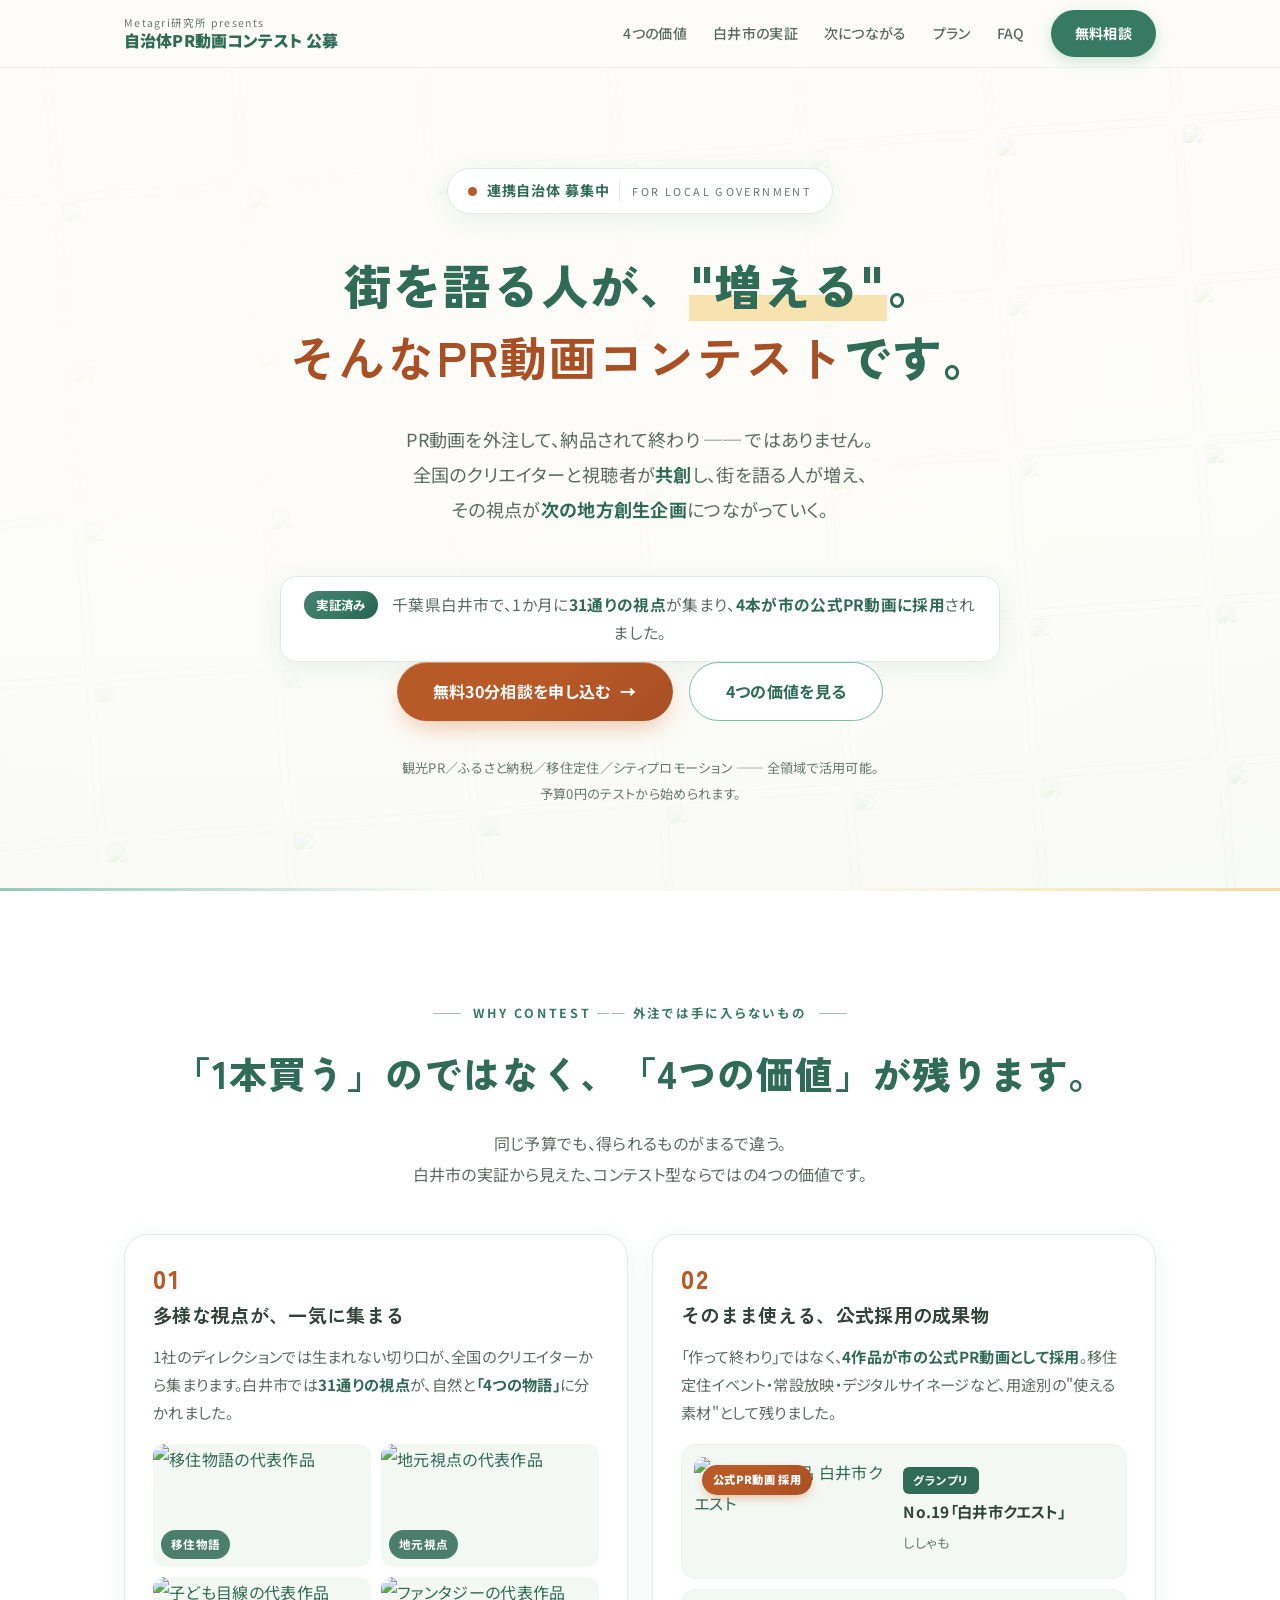
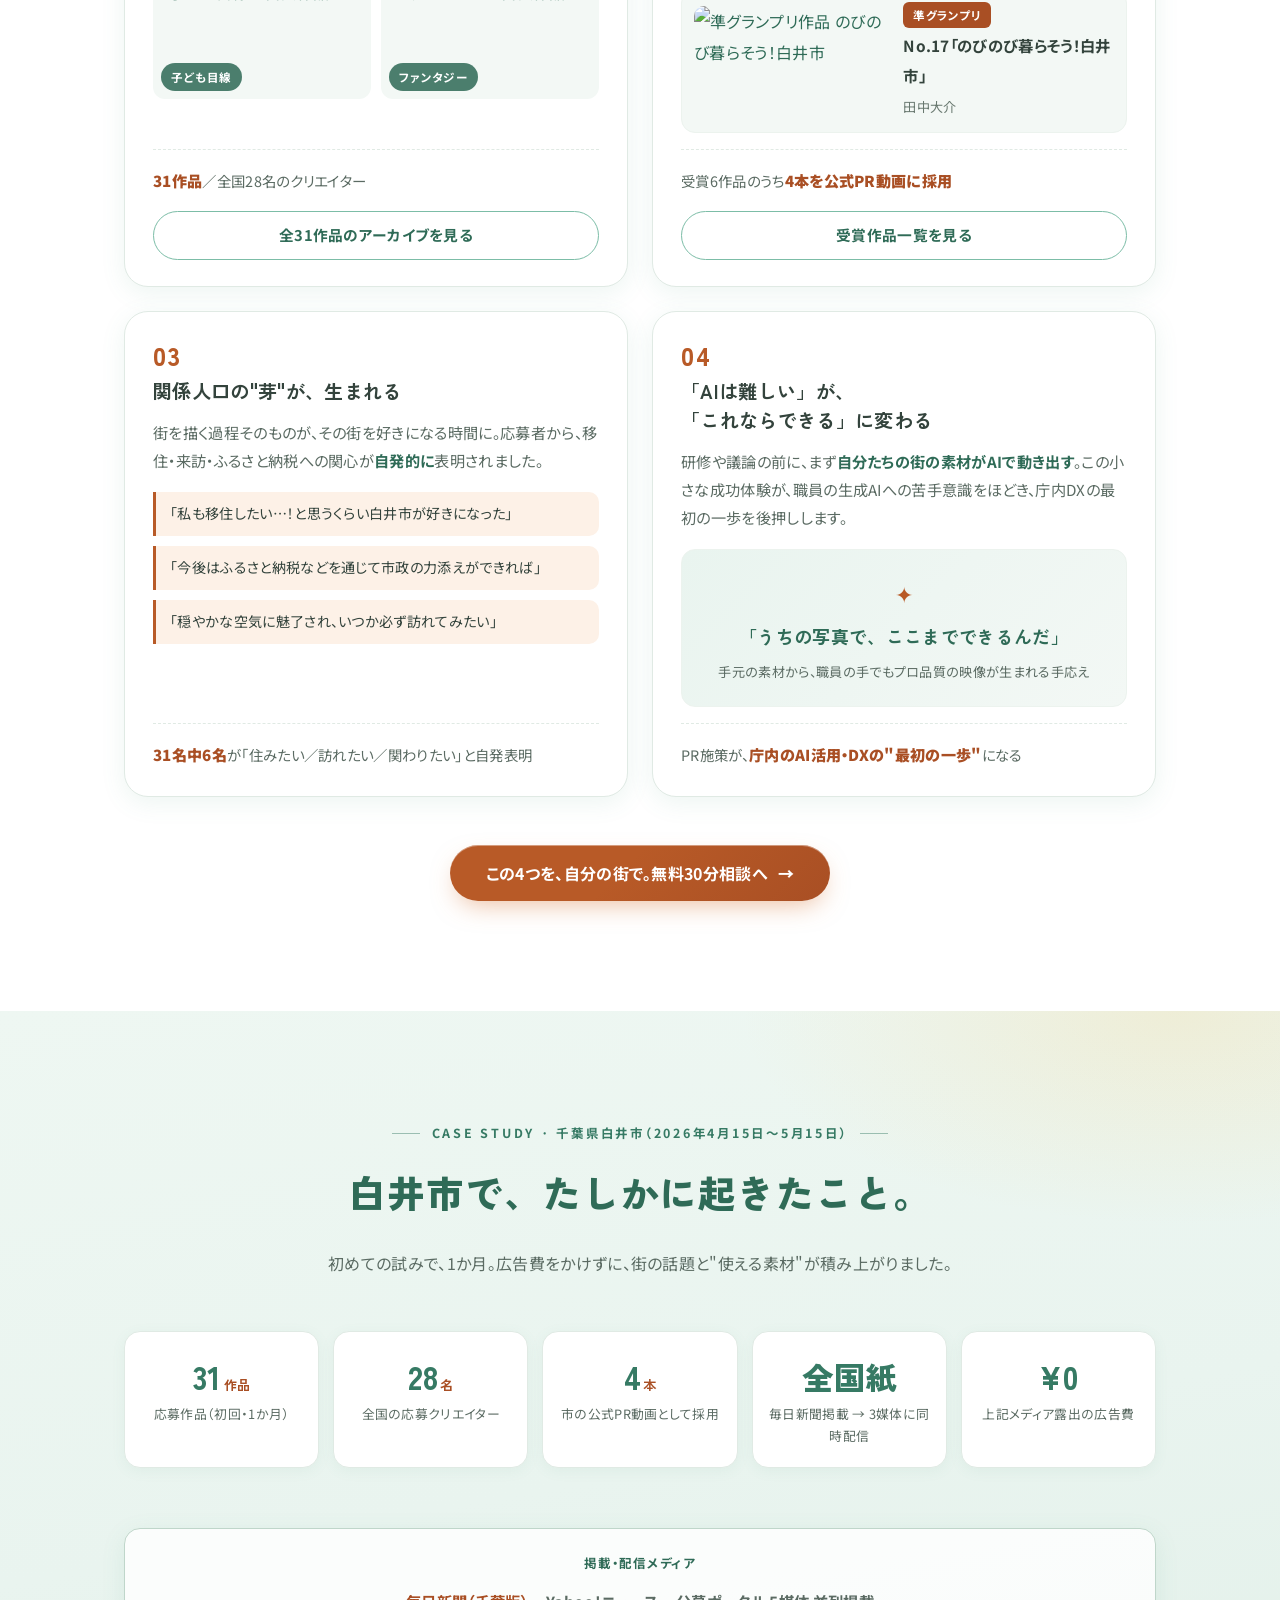
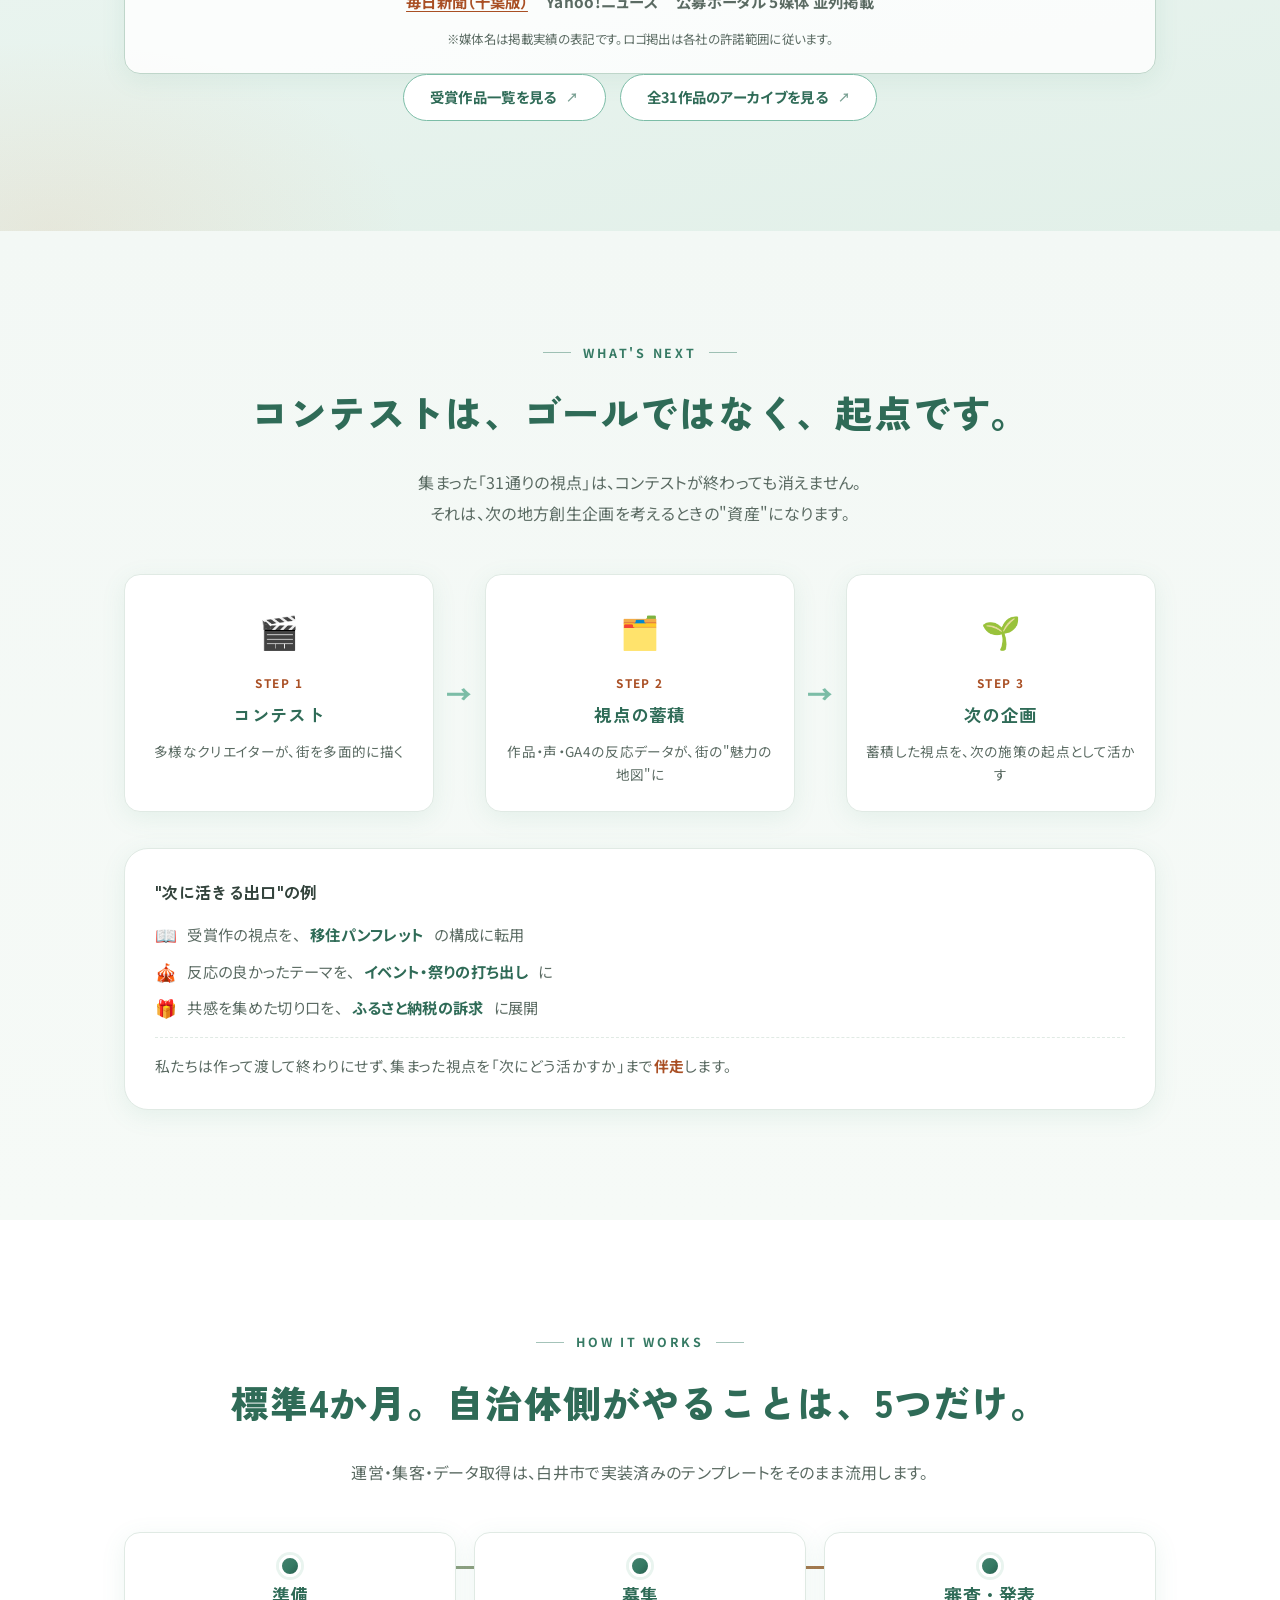
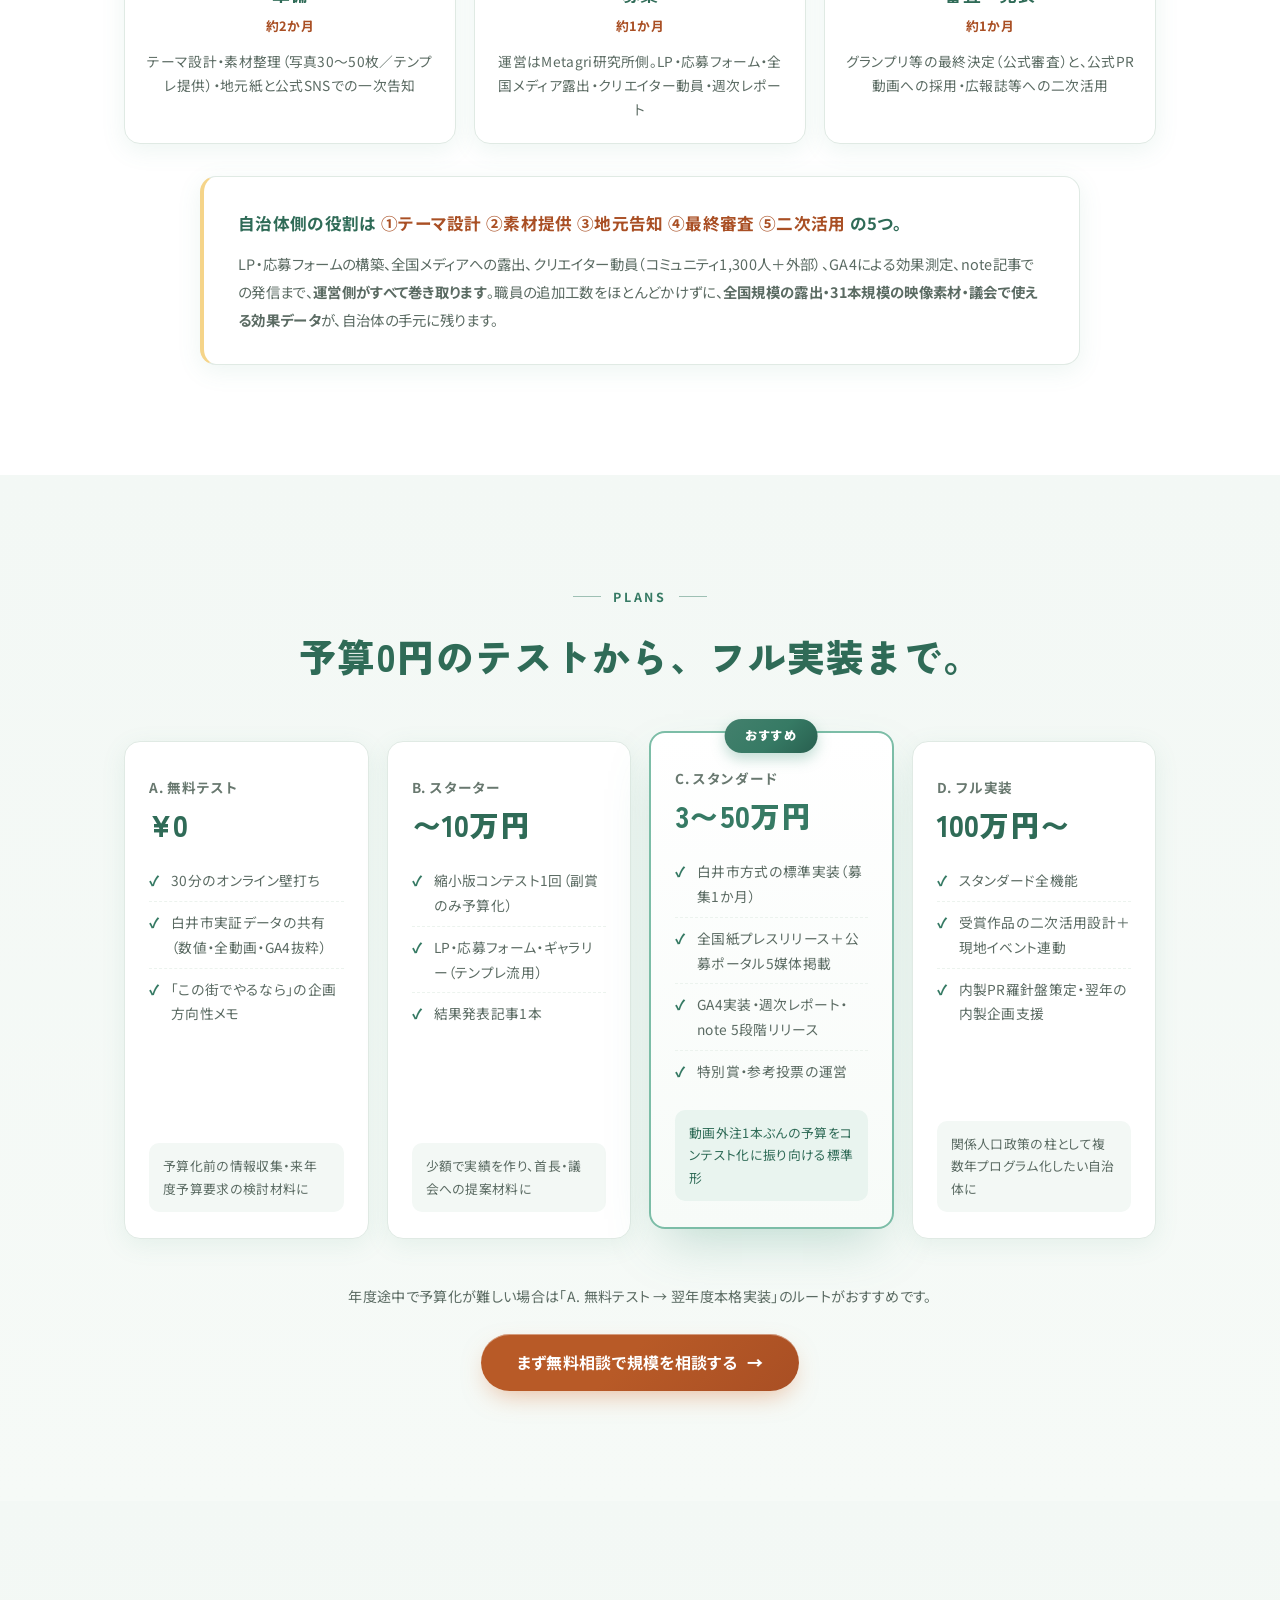
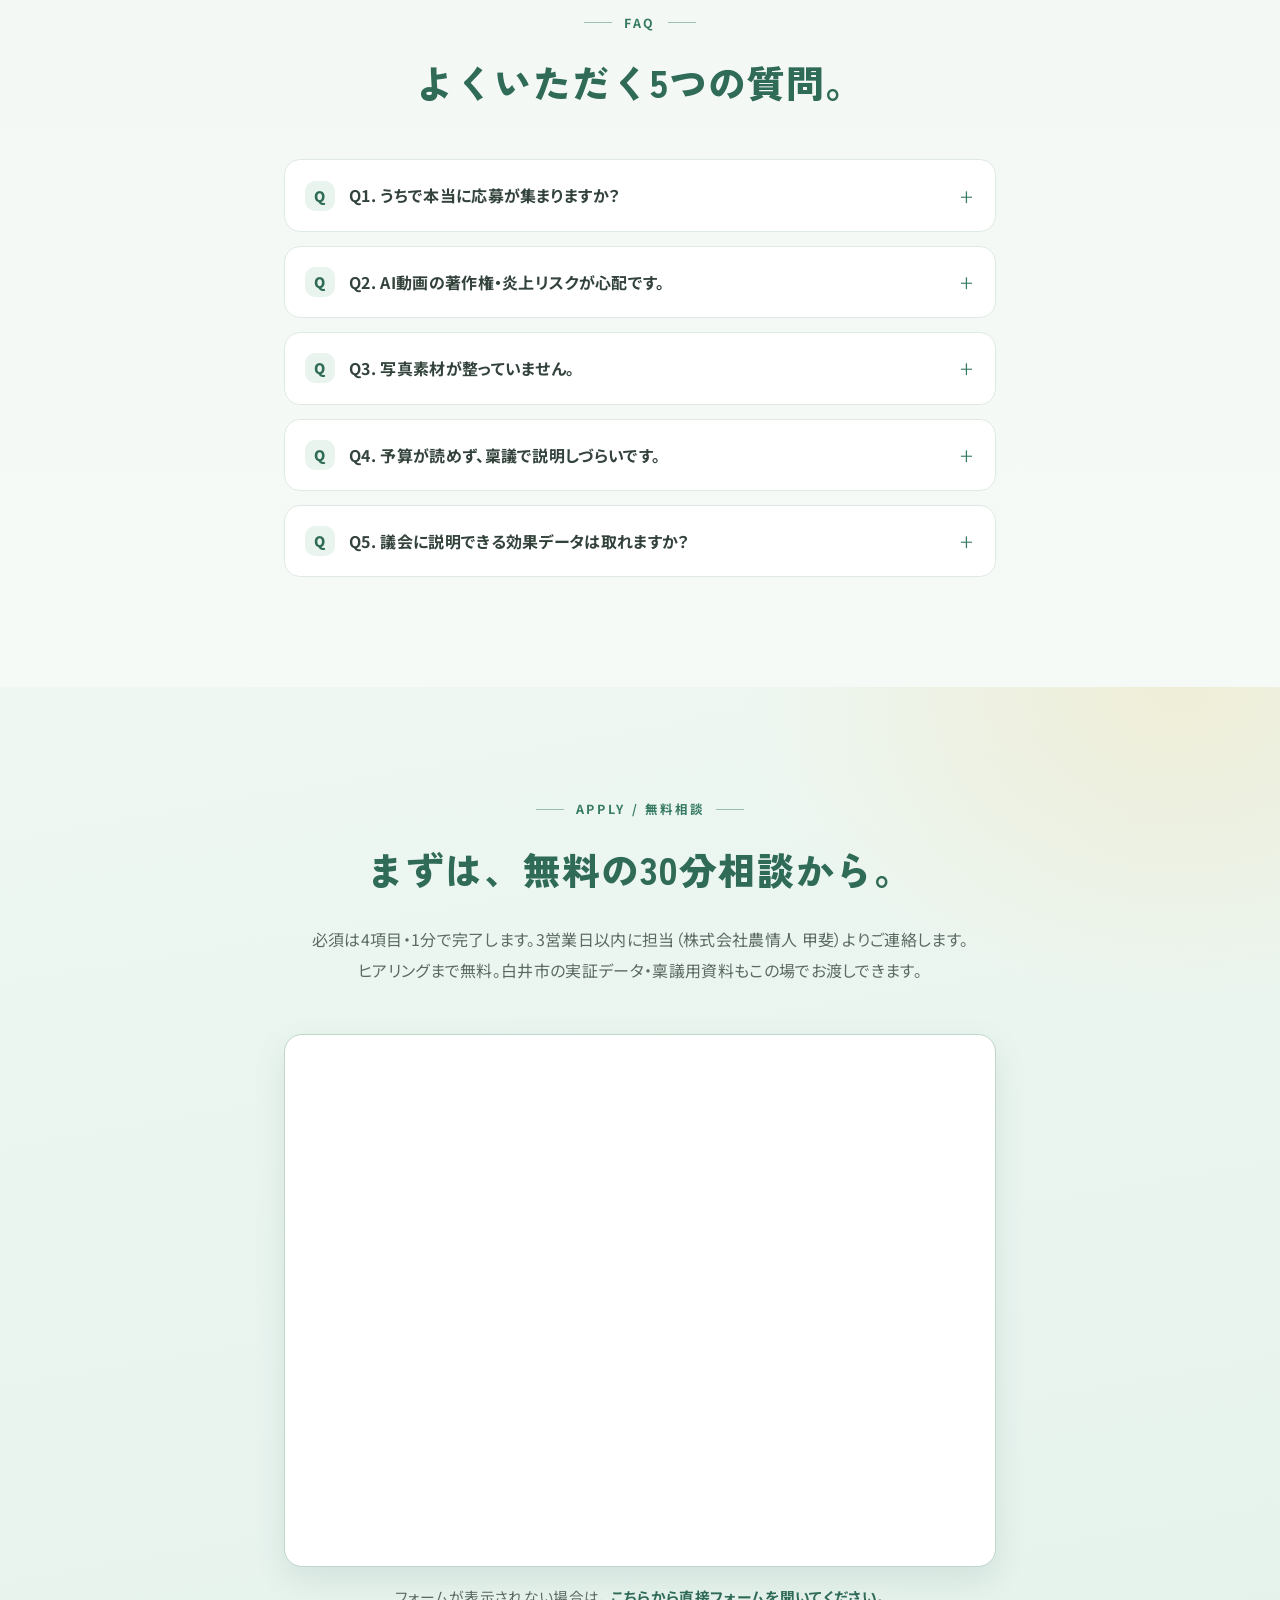
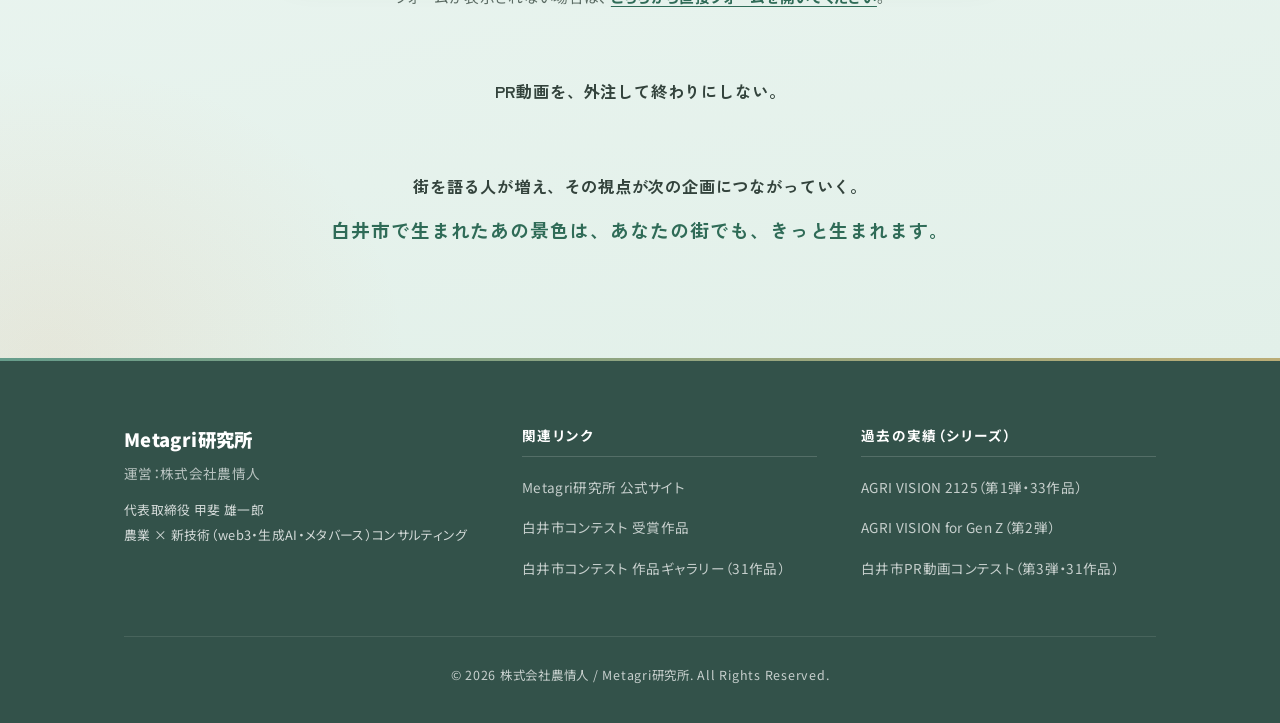
==== commit 47841695: "文言更新" ====
--- a/index.html
+++ b/index.html
@@ -9,6 +9,10 @@
 <meta name="robots" content="index,follow" />
 <meta name="theme-color" content="#4f9e83" />
 <link rel="canonical" href="https://pr-contest-2026.metagri-labo.com/" />
+
+<!-- Favicon（Metagri研究所ロゴ） -->
+<link rel="icon" type="image/png" href="LOGO.png" />
+<link rel="apple-touch-icon" href="LOGO.png" />
 
 <!-- OGP -->
 <meta property="og:type" content="website" />
@@ -85,7 +89,7 @@
 
     <p class="hero__proof">
       <span class="hero__proof-mark">実証済み</span>
-      千葉県白井市で、1か月に<strong>31通りの視点</strong>が集まり、<strong>1本が市の公式PR動画に採用</strong>されました。
+      千葉県白井市で、1か月に<strong>31通りの視点</strong>が集まり、<strong>4本が市の公式PR動画に採用</strong>されました。
     </p>
 
     <div class="hero__cta">
@@ -147,7 +151,7 @@
         <p class="value-card__no">02</p>
         <h3 class="value-card__title">そのまま使える、公式採用の成果物</h3>
         <p class="value-card__body">
-          「作って終わり」ではなく、<strong>市の公式PR動画として採用</strong>し、移住定住イベント・常設放映・デジタルサイネージで実活用。受賞6作品が、用途別の"使える素材"として残りました。
+          「作って終わり」ではなく、<strong>4作品が市の公式PR動画として採用</strong>。移住定住イベント・常設放映・デジタルサイネージなど、用途別の"使える素材"として残りました。
         </p>
         <div class="value-features">
           <a class="value-feature" href="https://www.youtube.com/watch?v=-QzFBNrApH0" target="_blank" rel="noopener noreferrer" data-cta="value-grandprix">
@@ -172,7 +176,7 @@
             </span>
           </a>
         </div>
-        <p class="value-card__metric"><strong>受賞6作品</strong>が用途別に実活用へ</p>
+        <p class="value-card__metric">受賞6作品のうち<strong>4本を公式PR動画に採用</strong></p>
         <div class="value-card__action">
           <a class="btn btn--ghost" href="https://shiroi-pr-video-contest.metagri-labo.com/awards" target="_blank" rel="noopener noreferrer" data-cta="value-awards">受賞作品一覧を見る</a>
         </div>
@@ -186,9 +190,9 @@
           街を描く過程そのものが、その街を好きになる時間に。応募者から、移住・来訪・ふるさと納税への関心が<strong>自発的に</strong>表明されました。
         </p>
         <div class="value-card__voices">
-          <blockquote class="vvoice"><p>「私も移住したい…！と思うくらい白井市が好きになった」</p><cite>— おゆき</cite></blockquote>
-          <blockquote class="vvoice"><p>「今後はふるさと納税などを通じて市政の力添えができれば」</p><cite>— yoppy</cite></blockquote>
-          <blockquote class="vvoice"><p>「穏やかな空気に魅了され、いつか必ず訪れてみたい」</p><cite>— Shinpei Kojima（遠方在住）</cite></blockquote>
+          <blockquote class="vvoice"><p>「私も移住したい…！と思うくらい白井市が好きになった」</p></blockquote>
+          <blockquote class="vvoice"><p>「今後はふるさと納税などを通じて市政の力添えができれば」</p></blockquote>
+          <blockquote class="vvoice"><p>「穏やかな空気に魅了され、いつか必ず訪れてみたい」</p></blockquote>
         </div>
         <p class="value-card__metric"><strong>31名中6名</strong>が「住みたい／訪れたい／関わりたい」と自発表明</p>
       </article>
@@ -196,16 +200,16 @@
       <!-- ④ 庁内のAI受容度向上 -->
       <article class="value-card">
         <p class="value-card__no">04</p>
-        <h3 class="value-card__title">庁内の"AIアレルギー"が、ほどける</h3>
+        <h3 class="value-card__title">「AIは難しい」が、<br />「これならできる」に変わる</h3>
         <p class="value-card__body">
-          身近な街の写真が、AIで動き出す。その体験が、庁内での生成AIへの心理的ハードルを下げ、次の取り組みへの土壌をつくります。
+          研修や議論の前に、まず<strong>自分たちの街の素材がAIで動き出す</strong>。この小さな成功体験が、職員の生成AIへの苦手意識をほどき、庁内DXの最初の一歩を後押しします。
         </p>
         <div class="value-aiquote">
           <span class="value-aiquote__icon" aria-hidden="true">✦</span>
-          <p class="value-aiquote__text">「止まっていた街の画像が、動いた」</p>
-          <p class="value-aiquote__sub">同じ素材42枚から、誰でもプロ品質の映像が生まれる体験</p>
+          <p class="value-aiquote__text">「うちの写真で、ここまでできるんだ」</p>
+          <p class="value-aiquote__sub">手元の素材から、職員の手でもプロ品質の映像が生まれる手応え</p>
         </div>
-        <p class="value-card__metric">PR施策が、<strong>庁内のAI実装の入口</strong>になる</p>
+        <p class="value-card__metric">PR施策が、<strong>庁内のAI活用・DXの"最初の一歩"</strong>になる</p>
       </article>
     </div>
 
@@ -227,7 +231,7 @@
     <div class="facts facts--compact">
       <div class="facts__item"><p class="facts__num">31<span>作品</span></p><p class="facts__label">応募作品（初回・1か月）</p></div>
       <div class="facts__item"><p class="facts__num">28<span>名</span></p><p class="facts__label">全国の応募クリエイター</p></div>
-      <div class="facts__item"><p class="facts__num">1<span>本</span></p><p class="facts__label">市の公式PR動画として採用</p></div>
+      <div class="facts__item"><p class="facts__num">4<span>本</span></p><p class="facts__label">市の公式PR動画として採用</p></div>
       <div class="facts__item"><p class="facts__num">全国紙</p><p class="facts__label">毎日新聞掲載 → 3媒体に同時配信</p></div>
       <div class="facts__item"><p class="facts__num">¥0</p><p class="facts__label">上記メディア露出の広告費</p></div>
     </div>
@@ -331,7 +335,7 @@
 
     <div class="flow__roles">
       <p class="flow__roles-head">自治体側の役割は <strong>①テーマ設計 ②素材提供 ③地元告知 ④最終審査 ⑤二次活用</strong> の5つ。</p>
-      <p class="flow__roles-body">LP構築・応募フォーム・全国メディア露出・クリエイター動員（コミュニティ1,300人＋外部）・GA4データ取得・note記事5本は、テンプレートをそのまま流用します。</p>
+      <p class="flow__roles-body">LP・応募フォームの構築、全国メディアへの露出、クリエイター動員（コミュニティ1,300人＋外部）、GA4による効果測定、note記事での発信まで、<strong>運営側がすべて巻き取ります</strong>。職員の追加工数をほとんどかけずに、<strong>全国規模の露出・31本規模の映像素材・議会で使える効果データ</strong>が、自治体の手元に残ります。</p>
     </div>
   </div>
 </section>
--- a/style_v3.css
+++ b/style_v3.css
@@ -9,23 +9,23 @@
 /* ---------- CSS Variables ---------- */
 :root {
   --green-deep:  #2f6b57;
-  --green:       #4f9e83;
+  --green:       #367a64;
   --green-soft:  #7cbda7;
   --green-light: #e9f4ef;
   --green-mist:  #f3f8f5;
   --cream:       #fdfcf8;
-  --apricot:     #e89a64;
-  --apricot-2:   #d97f45;
+  --apricot:     #b85a27;
+  --apricot-2:   #a94f24;
   --apricot-lt:  #fdf1e7;
   --sun:         #f5d489;
   --white:       #ffffff;
   --text:        #33433c;
   --text-mid:    #5b6b63;
-  --text-light:  #8a9890;
+  --text-light:  #68786f;
   --border:      #e0eae4;
   --border-soft: #ecf3ee;
-  --grad-apricot: linear-gradient(135deg, #f0b083 0%, var(--apricot) 45%, var(--apricot-2) 100%);
-  --grad-green:   linear-gradient(135deg, #69b59c 0%, var(--green) 55%, #3f8a72 100%);
+  --grad-apricot: linear-gradient(135deg, #b85a27 0%, var(--apricot) 45%, var(--apricot-2) 100%);
+  --grad-green:   linear-gradient(135deg, #43806d 0%, var(--green) 55%, #285f4f 100%);
   --shadow:      0 6px 24px rgba(79, 158, 131, 0.1);
   --shadow-lg:   0 24px 56px -16px rgba(47, 107, 87, 0.22);
   --radius:      16px;
@@ -1016,7 +1016,7 @@
 @media (max-width: 767px) { .footer__cols { grid-template-columns: 1fr; gap: 30px; } }
 .footer__brand { font-weight: 900; font-size: 1.15rem; color: var(--white); letter-spacing: 0.02em; }
 .footer__brand-sub { font-size: 0.85rem; margin-top: 2px; color: rgba(255, 255, 255, 0.65); }
-.footer__addr { font-size: 0.8rem; margin-top: 12px; line-height: 1.9; color: rgba(255, 255, 255, 0.55); }
+.footer__addr { font-size: 0.8rem; margin-top: 12px; line-height: 1.9; color: rgba(255, 255, 255, 0.78); }
 .footer__head {
   font-weight: 700;
   color: var(--white);
@@ -1032,7 +1032,7 @@
 .footer__copy {
   text-align: center;
   font-size: 0.78rem;
-  color: rgba(255, 255, 255, 0.42);
+  color: rgba(255, 255, 255, 0.72);
   border-top: 1px solid rgba(255, 255, 255, 0.1);
   padding-top: 26px;
   letter-spacing: 0.06em;
--- a/style_b.css
+++ b/style_b.css
@@ -19,17 +19,18 @@
   width: 100%;
   min-height: 533px;
   background: #fff;
-  border: 1px solid rgba(255, 255, 255, 0.28);
+  border: 1px solid #bfd6ca;
   border-radius: 18px;
+  box-shadow: 0 12px 32px rgba(47, 107, 87, 0.12);
 }
 .airtable-form__fallback {
   margin-top: 16px;
-  color: rgba(255, 255, 255, 0.82);
-  font-size: 0.88rem;
+  color: var(--text-mid);
+  font-size: 0.92rem;
   text-align: center;
 }
 .airtable-form__fallback a {
-  color: #fff;
+  color: var(--green-deep);
   font-weight: 700;
   text-decoration: underline;
   text-underline-offset: 3px;
@@ -287,14 +288,16 @@
   margin-top: 36px;
   padding: 22px 24px;
   border-radius: var(--radius);
-  background: rgba(255, 255, 255, 0.06);
-  border: 1px solid rgba(255, 255, 255, 0.16);
+  background: rgba(255, 255, 255, 0.82);
+  border: 1px solid #bfd6ca;
+  box-shadow: var(--shadow);
   text-align: center;
 }
 .media-bar__head {
   font-size: 0.78rem;
   letter-spacing: 0.14em;
-  color: rgba(255, 255, 255, 0.66);
+  color: var(--green-deep);
+  font-weight: 700;
   margin-bottom: 12px;
 }
 .media-bar__list {
@@ -307,12 +310,12 @@
 .media-bar__list li {
   font-weight: 700;
   font-size: 0.96rem;
-  color: var(--white);
-}
-.media-bar__list a { color: var(--sun); }
-.media-bar__list a:hover { color: var(--white); text-decoration: underline; }
-.media-bar__list span { color: rgba(255, 255, 255, 0.92); }
-.media-bar__note { font-size: 0.74rem; color: rgba(255, 255, 255, 0.5); }
+  color: var(--text);
+}
+.media-bar__list a { color: var(--apricot-2); text-decoration: underline; text-underline-offset: 3px; }
+.media-bar__list a:hover { color: var(--green-deep); }
+.media-bar__list span { color: var(--text-mid); }
+.media-bar__note { font-size: 0.78rem; color: var(--text-mid); }
 
 /* =====================================================================
    S4 次につながる（概念図 / 出口）
@@ -462,7 +465,7 @@
 .closing { margin-top: 40px; text-align: center; }
 .closing__line {
   font-size: 1.02rem;
-  color: rgba(255, 255, 255, 0.9);
+  color: var(--text);
   line-height: 1.9;
 }
 .closing__line--accent {
@@ -470,7 +473,7 @@
   font-family: 'Zen Kaku Gothic New', sans-serif;
   font-size: 1.18rem;
   font-weight: 700;
-  color: var(--sun);
+  color: var(--green-deep);
 }
 
 /* ---------- フェードイン（script_b.js 連携） ---------- */
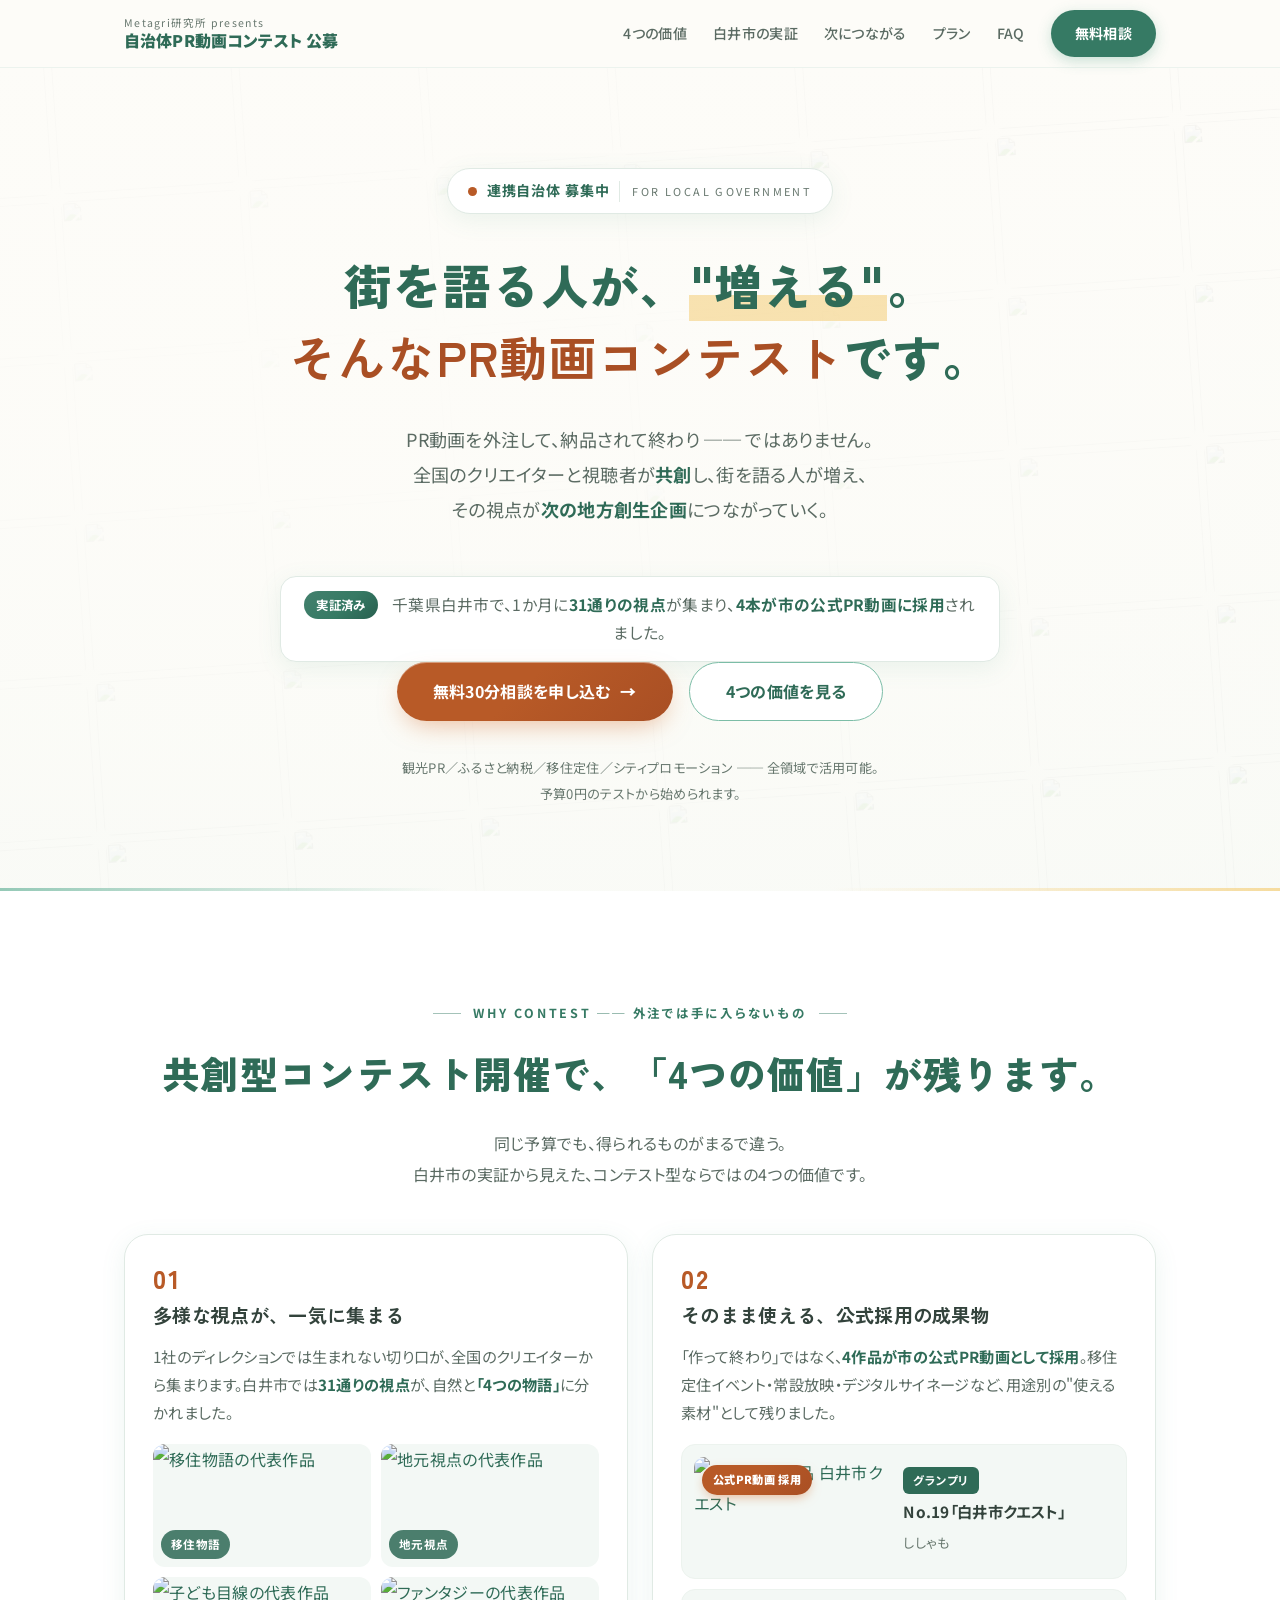
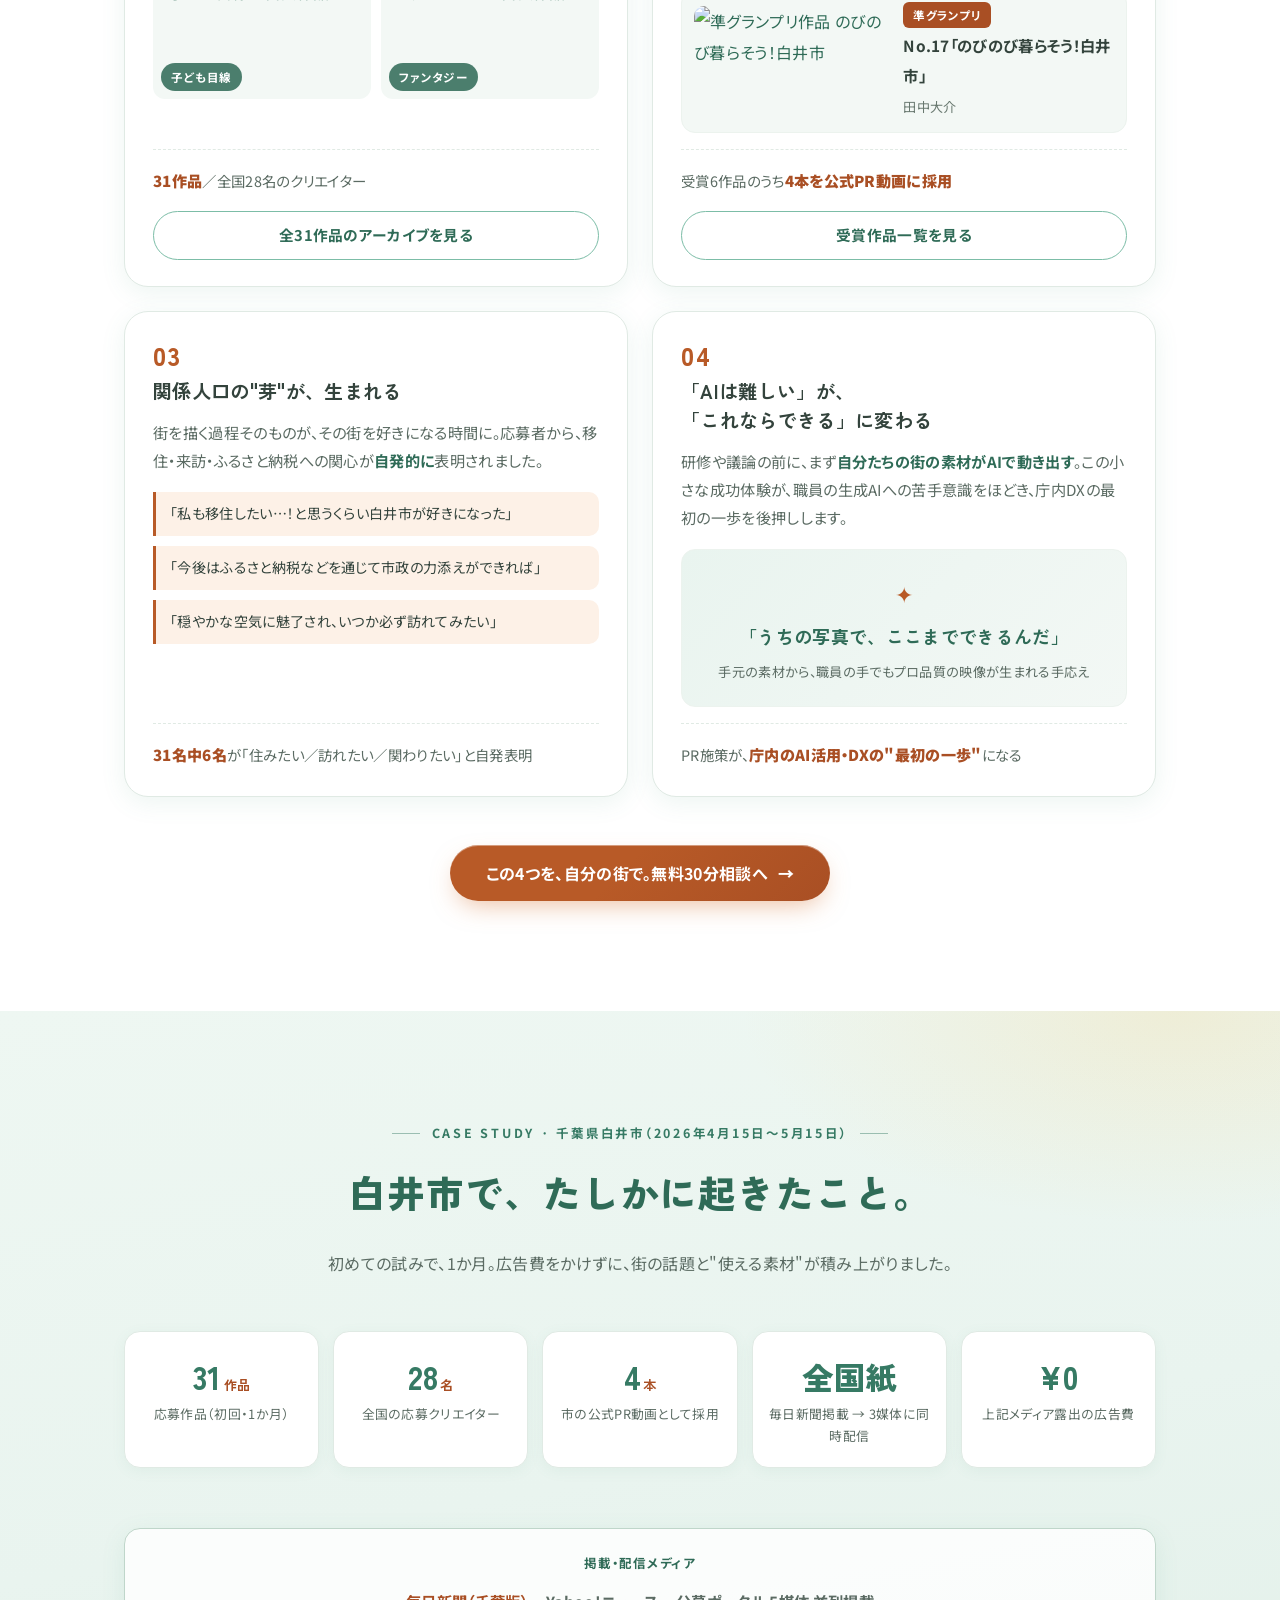
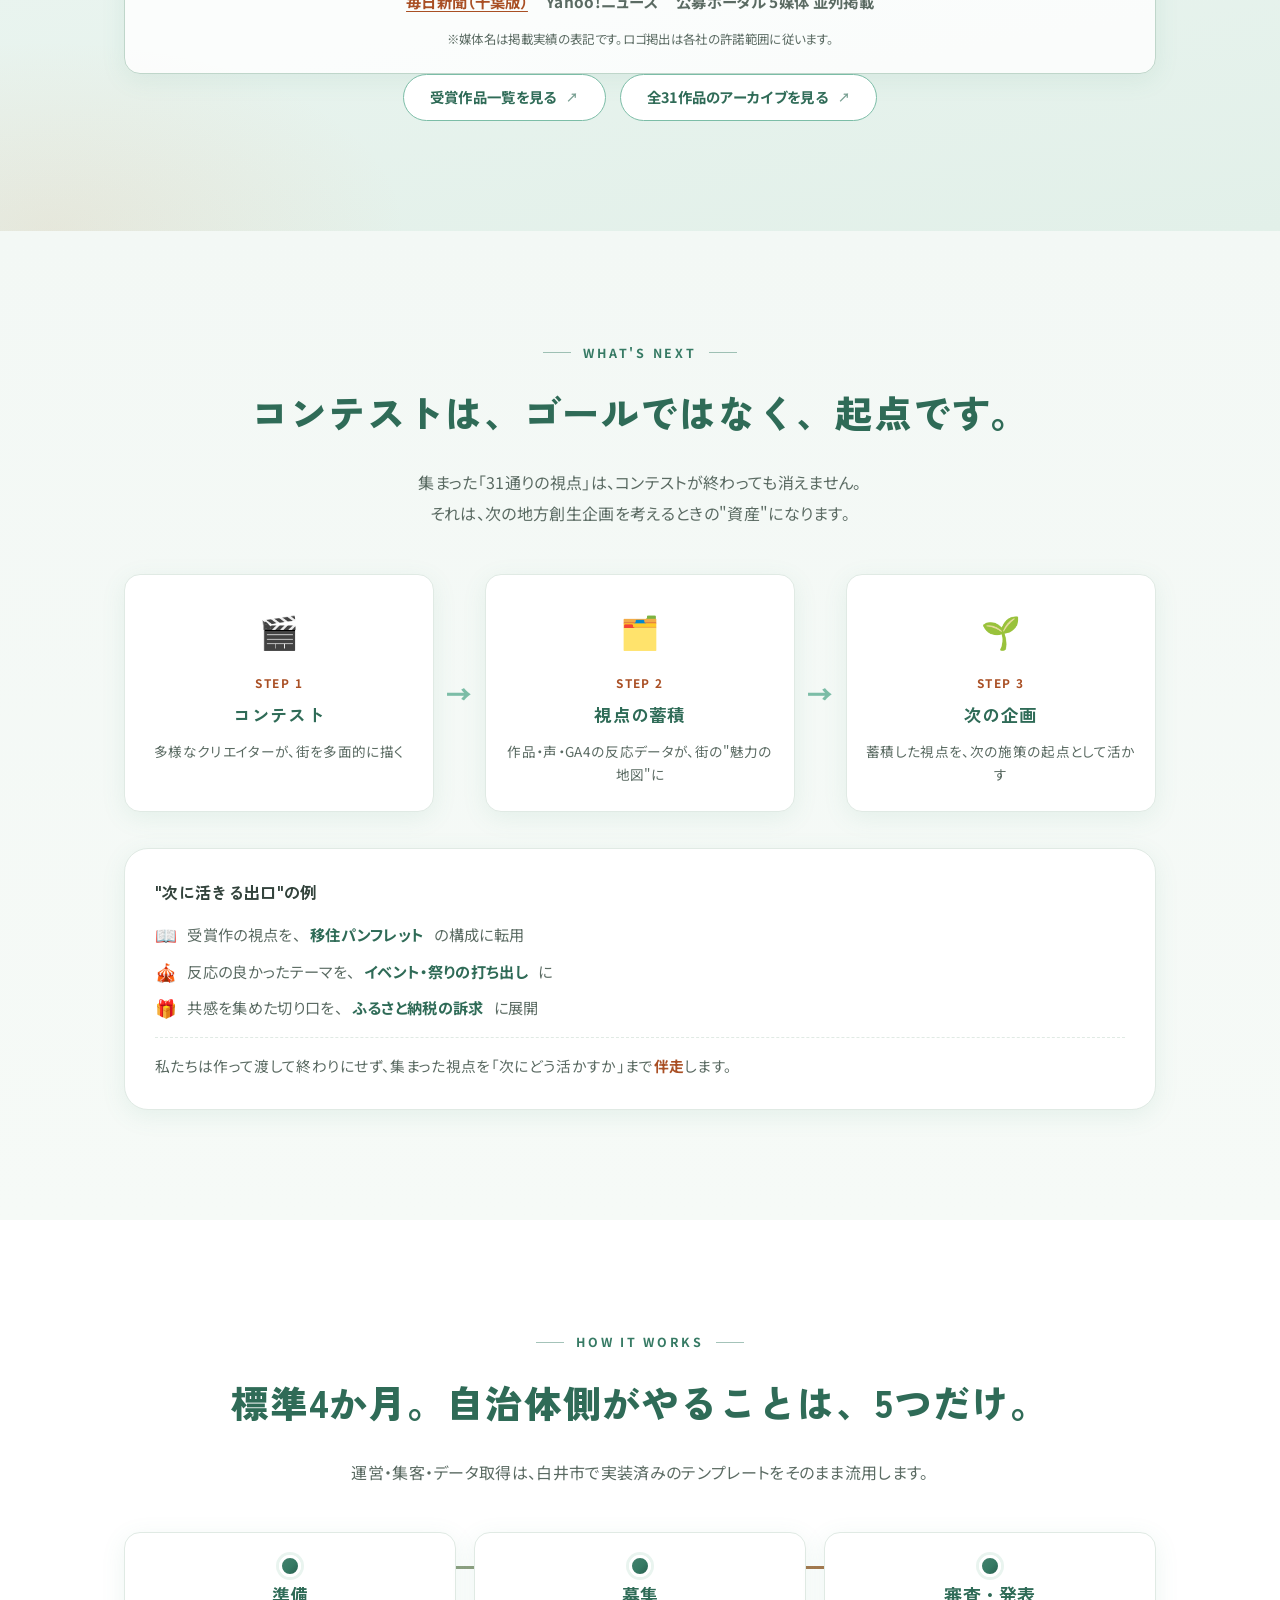
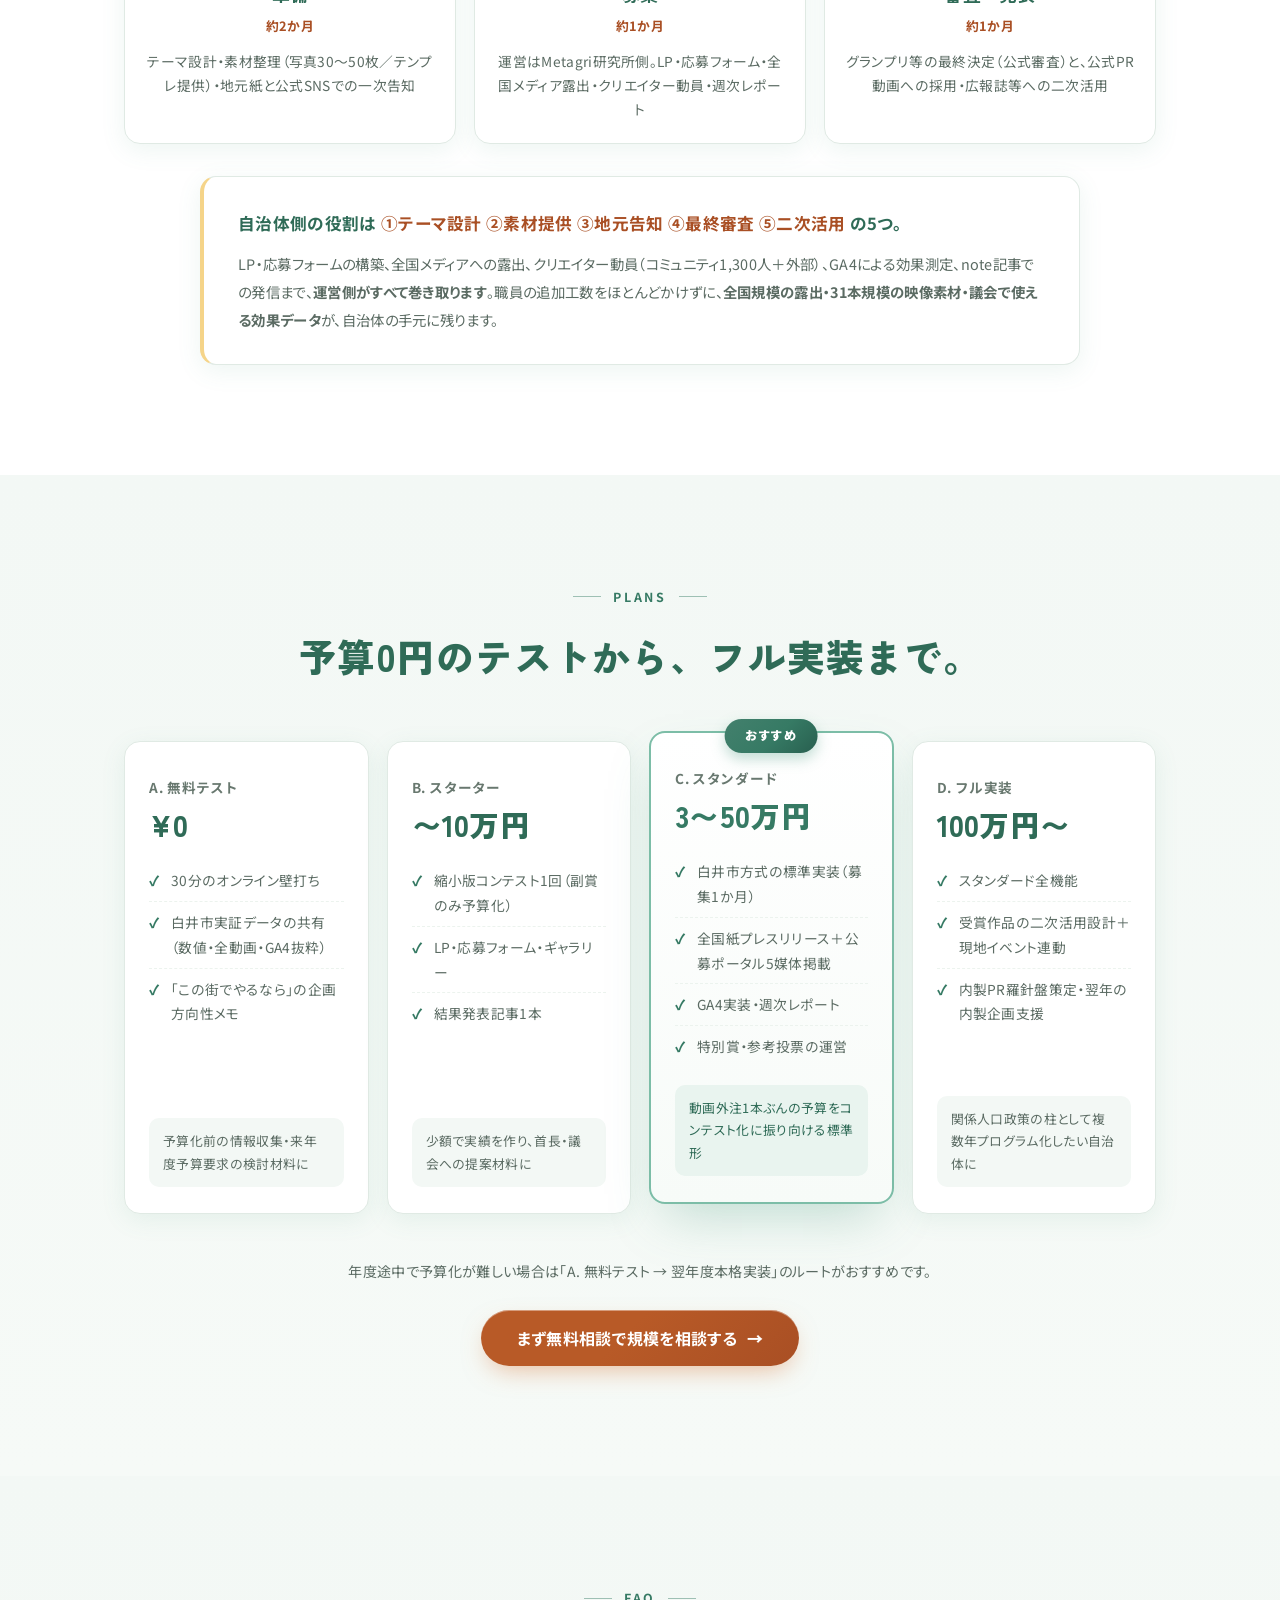
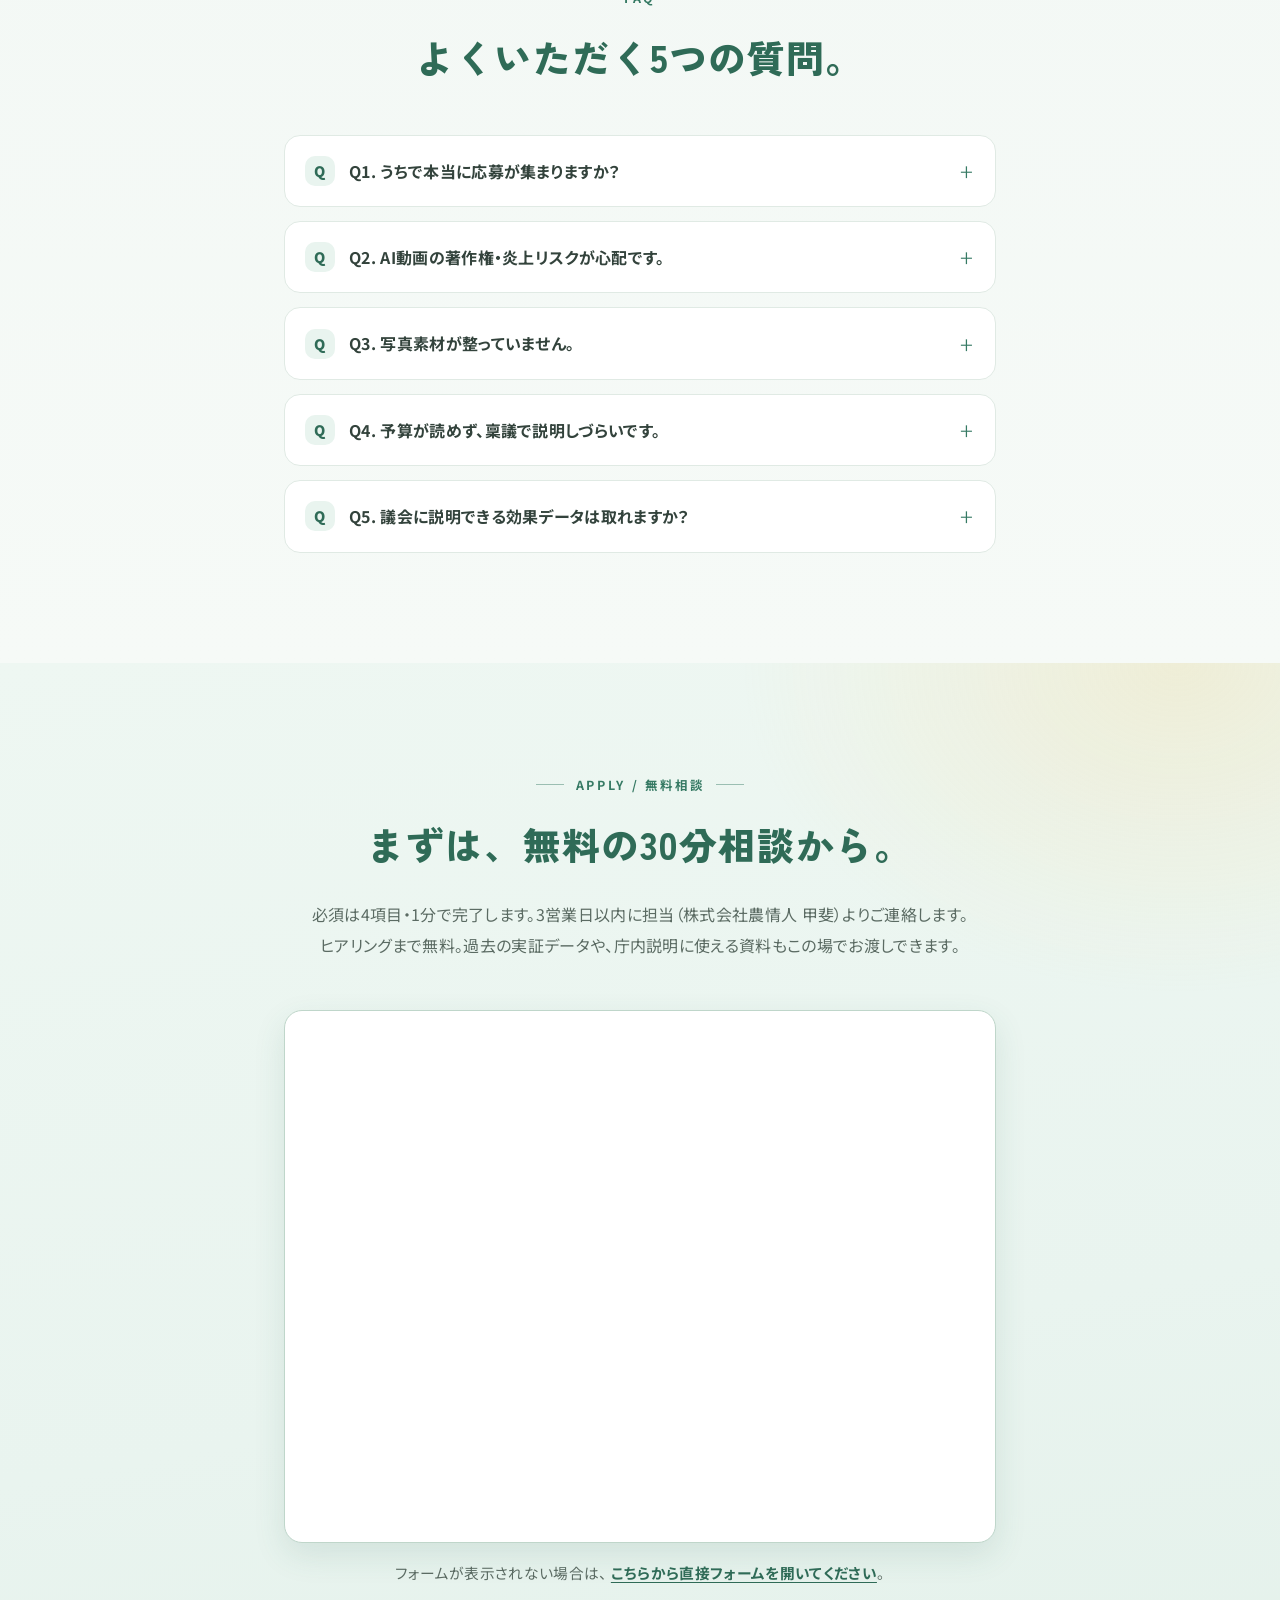
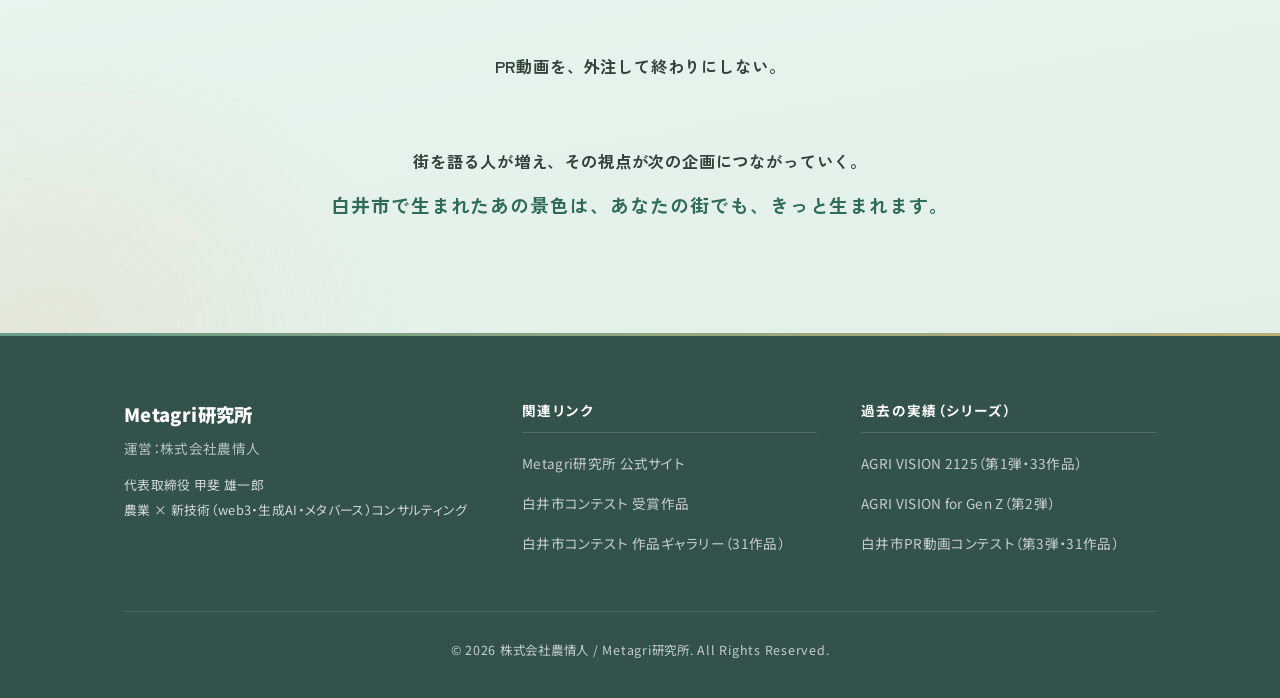
==== commit 31d5ab59: "LP文言と毎日新聞リンクを更新" ====
--- a/index.html
+++ b/index.html
@@ -108,7 +108,7 @@
 <section id="value" class="section section--white">
   <div class="container">
     <p class="section__eyebrow">WHY CONTEST ── 外注では手に入らないもの</p>
-    <h2 class="section__title">「1本買う」のではなく、<br class="sp-only" />「4つの価値」が残ります。</h2>
+    <h2 class="section__title">共創型コンテスト開催で、<br class="sp-only" />「4つの価値」が残ります。</h2>
     <p class="section__lead">
       同じ予算でも、得られるものがまるで違う。<br />
       白井市の実証から見えた、コンテスト型ならではの4つの価値です。
@@ -239,7 +239,7 @@
     <div class="media-bar">
       <p class="media-bar__head">掲載・配信メディア</p>
       <ul class="media-bar__list">
-        <li><a href="https://mainichi.jp/" target="_blank" rel="noopener noreferrer" data-cta="media">毎日新聞（千葉版）</a></li>
+        <li><a href="https://mainichi.jp/articles/20260415/ddl/k12/040/083000c" target="_blank" rel="noopener noreferrer" data-cta="media">毎日新聞（千葉版）</a></li>
         <li><span>Yahoo!ニュース</span></li>
         <li><span>公募ポータル 5媒体 並列掲載</span></li>
       </ul>
@@ -363,7 +363,7 @@
         <p class="plan__price">〜10万円</p>
         <ul class="plan__list">
           <li>縮小版コンテスト1回（副賞のみ予算化）</li>
-          <li>LP・応募フォーム・ギャラリー（テンプレ流用）</li>
+          <li>LP・応募フォーム・ギャラリー</li>
           <li>結果発表記事1本</li>
         </ul>
         <p class="plan__usebody">少額で実績を作り、首長・議会への提案材料に</p>
@@ -376,7 +376,7 @@
         <ul class="plan__list">
           <li>白井市方式の標準実装（募集1か月）</li>
           <li>全国紙プレスリリース＋公募ポータル5媒体掲載</li>
-          <li>GA4実装・週次レポート・note 5段階リリース</li>
+          <li>GA4実装・週次レポート</li>
           <li>特別賞・参考投票の運営</li>
         </ul>
         <p class="plan__usebody">動画外注1本ぶんの予算をコンテスト化に振り向ける標準形</p>
@@ -439,7 +439,7 @@
     <h2 class="section__title section__title--light">まずは、無料の30分相談から。</h2>
     <p class="section__lead section__lead--light">
       必須は4項目・1分で完了します。3営業日以内に担当（株式会社農情人 甲斐）よりご連絡します。<br />
-      ヒアリングまで無料。白井市の実証データ・稟議用資料もこの場でお渡しできます。
+      ヒアリングまで無料。過去の実証データや、庁内説明に使える資料もこの場でお渡しできます。
     </p>
 
     <div class="airtable-form">
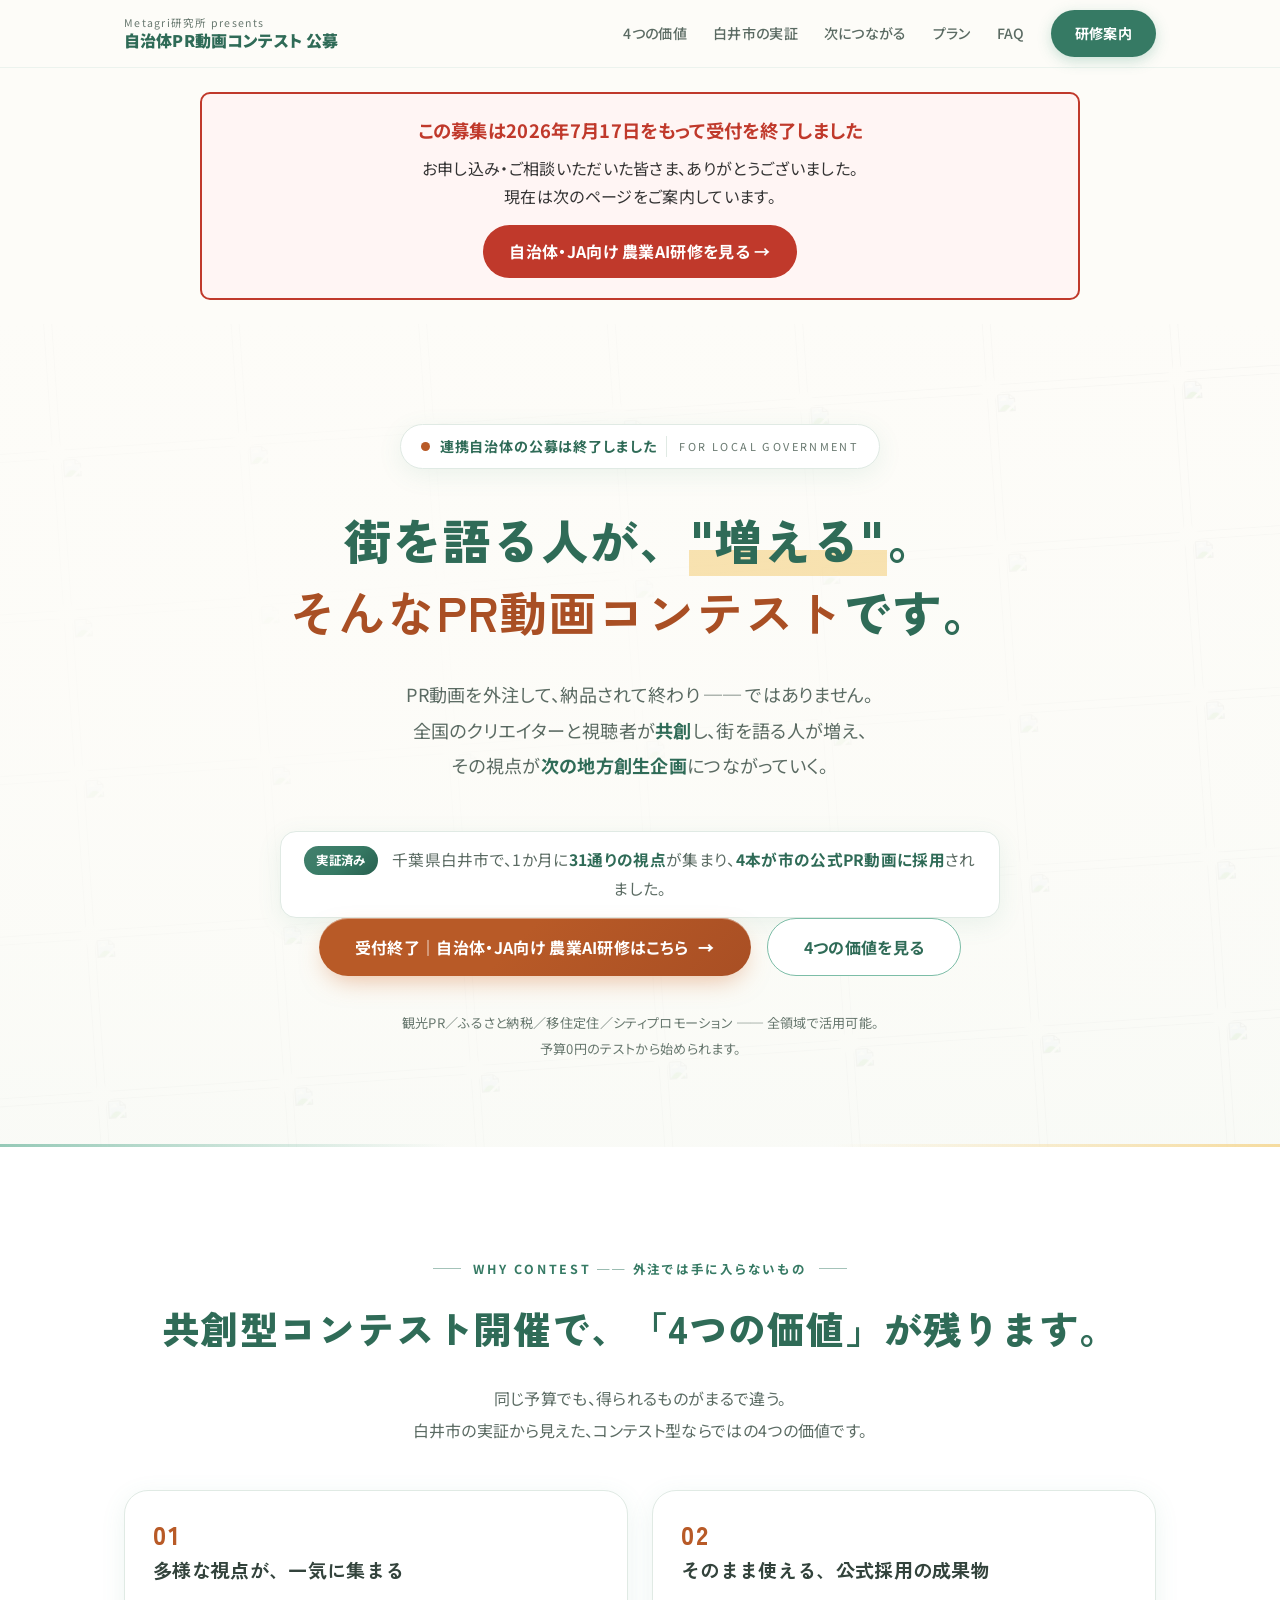
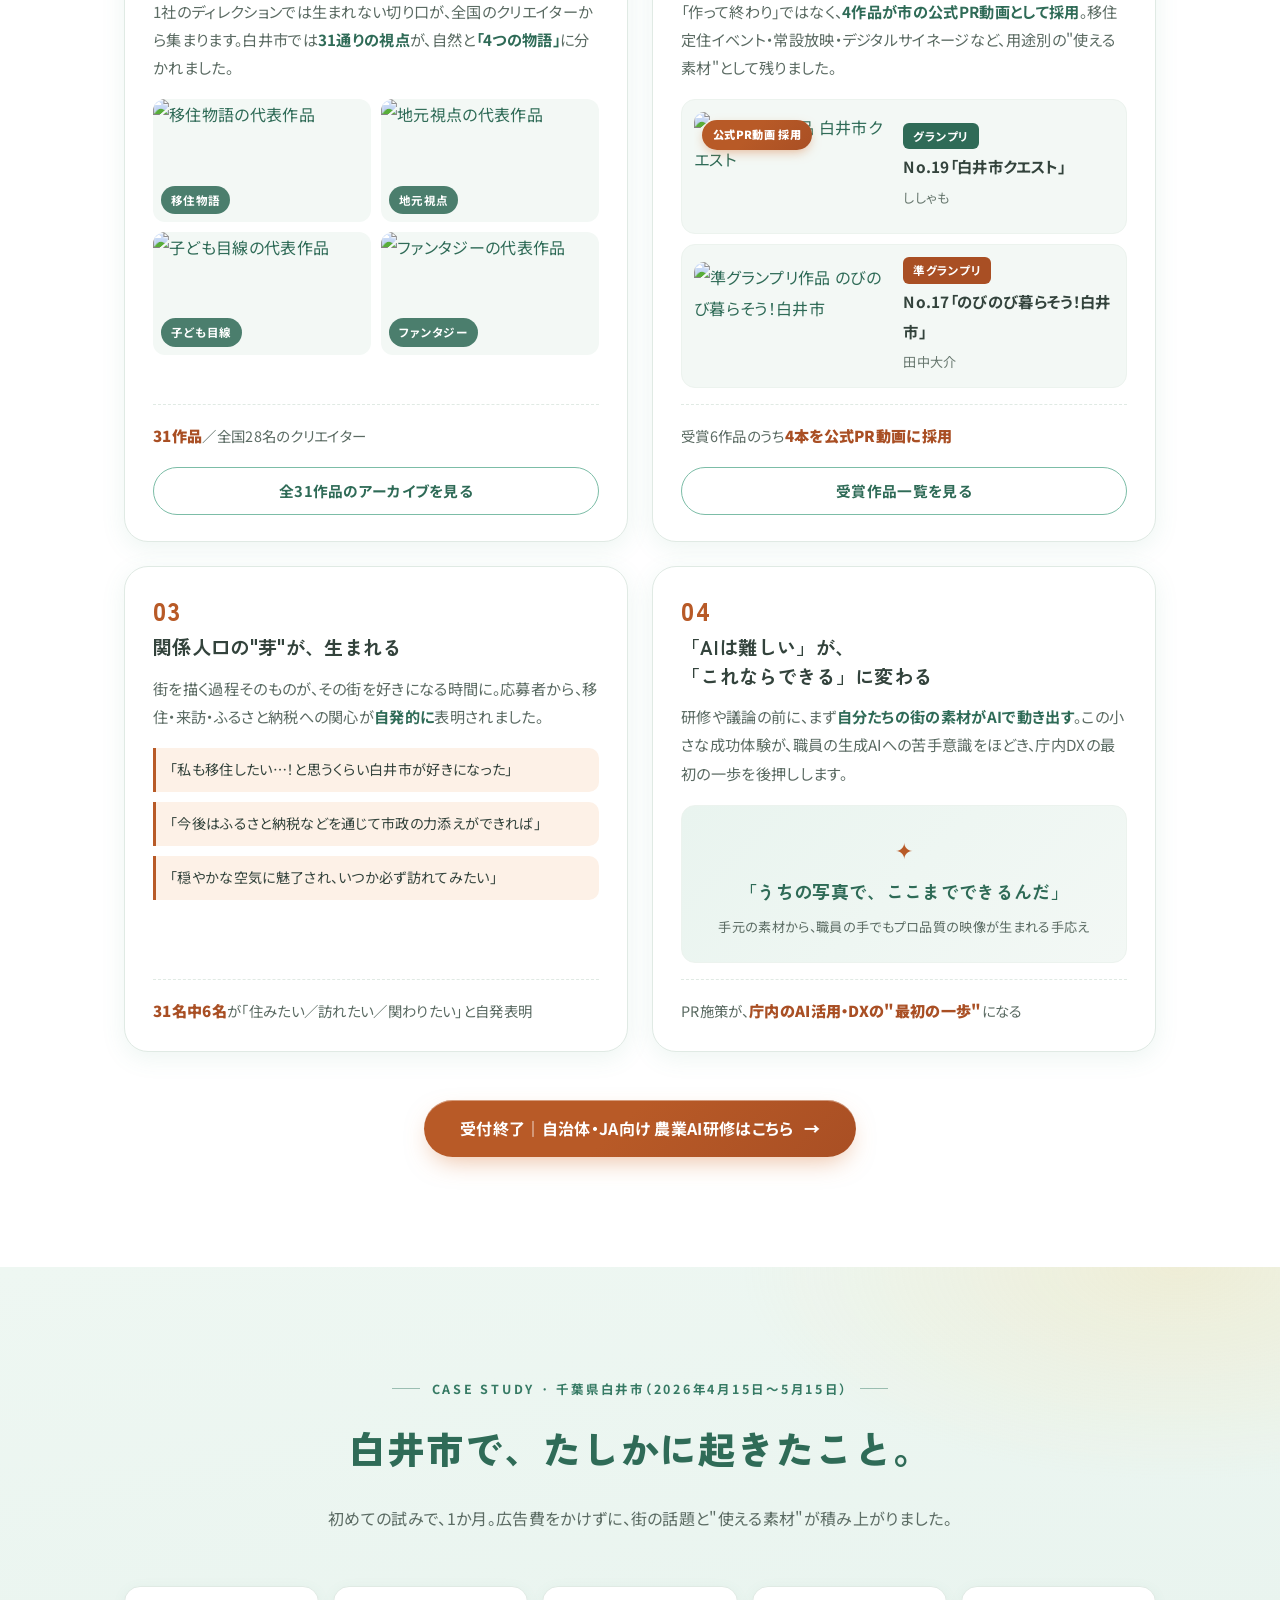
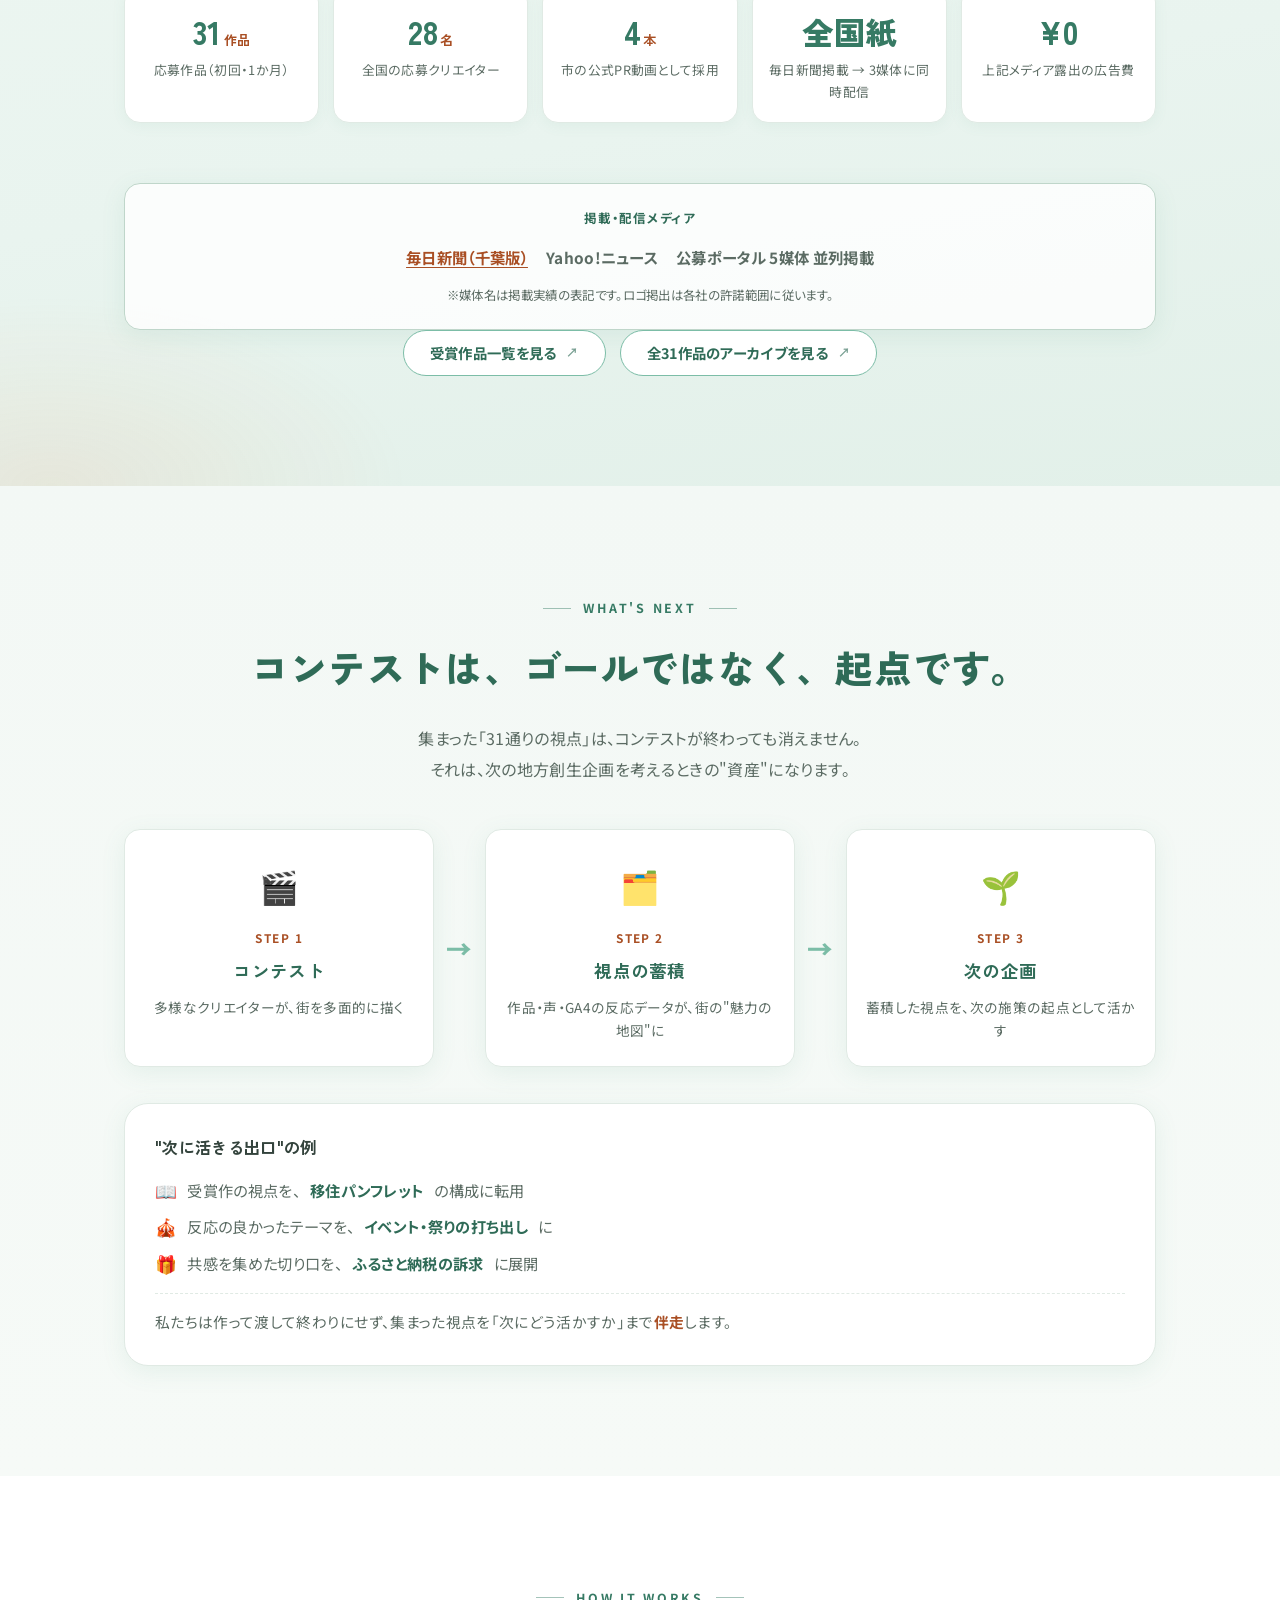
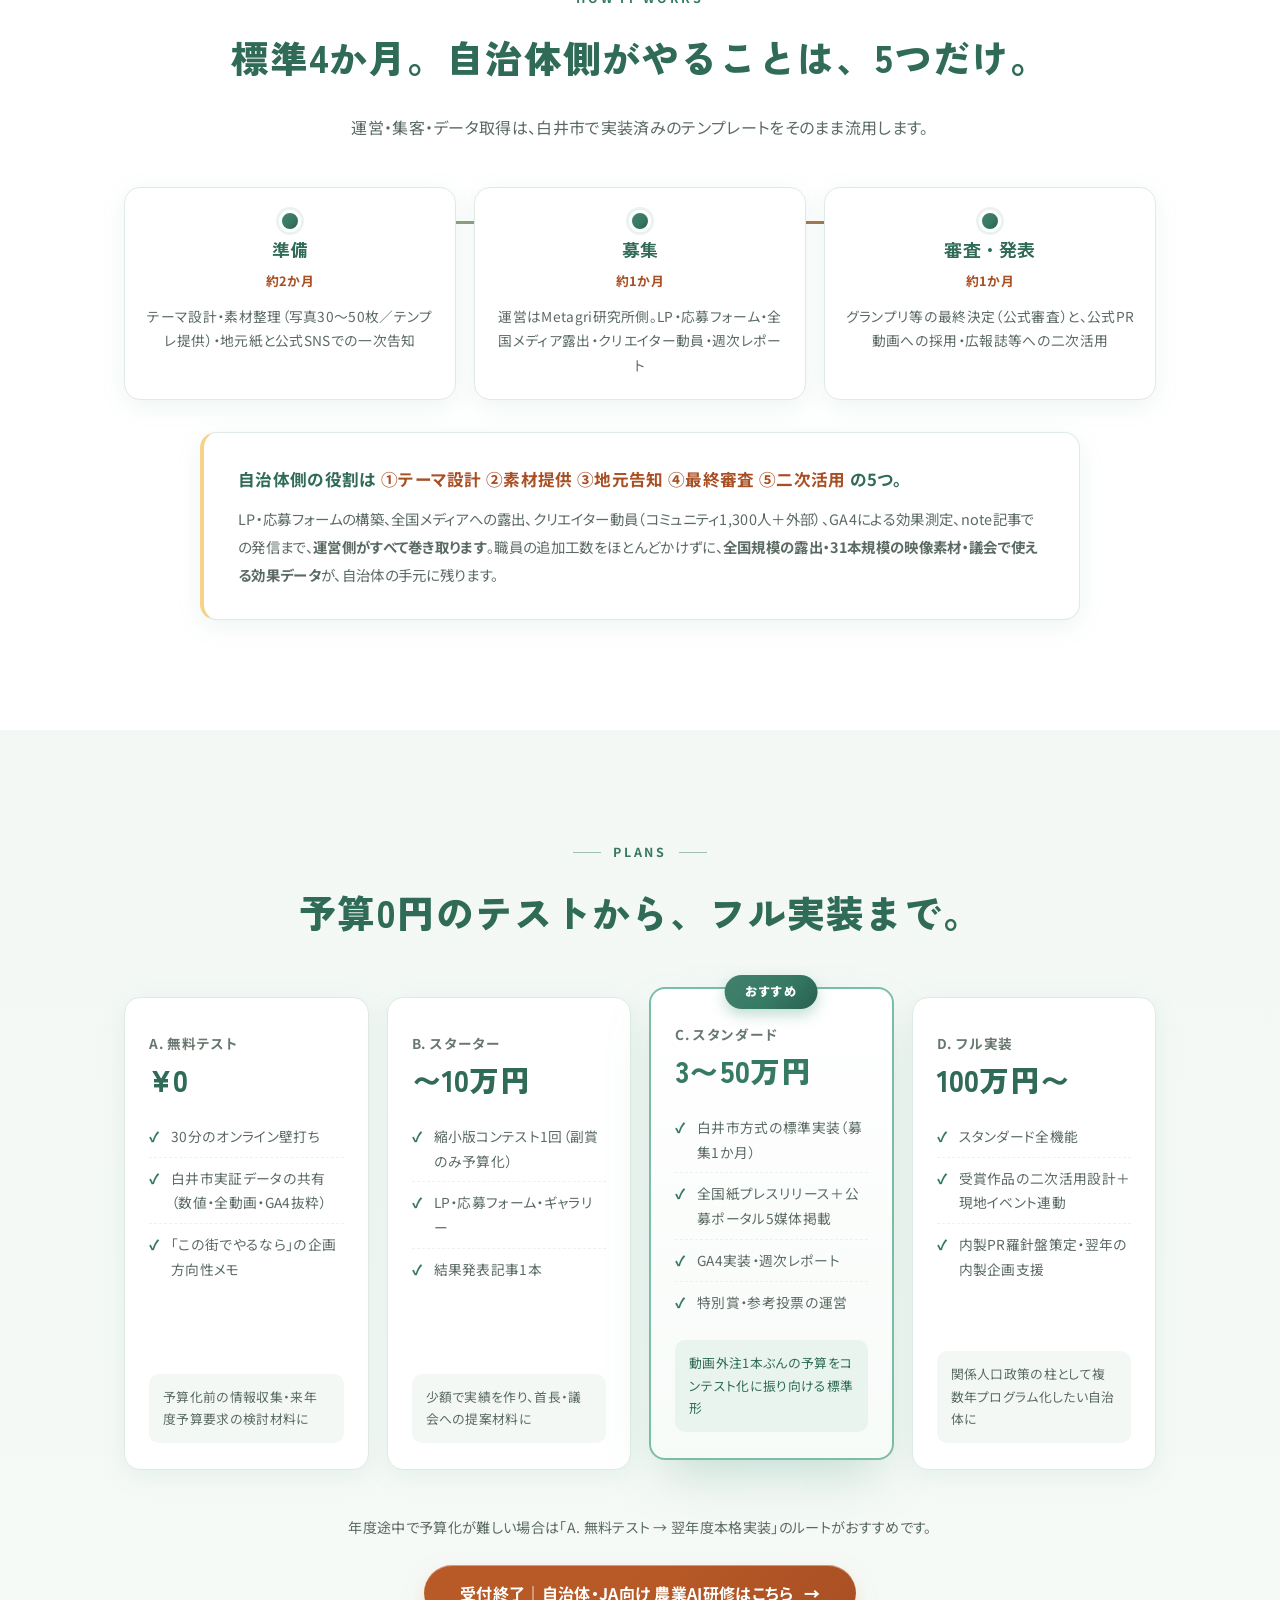
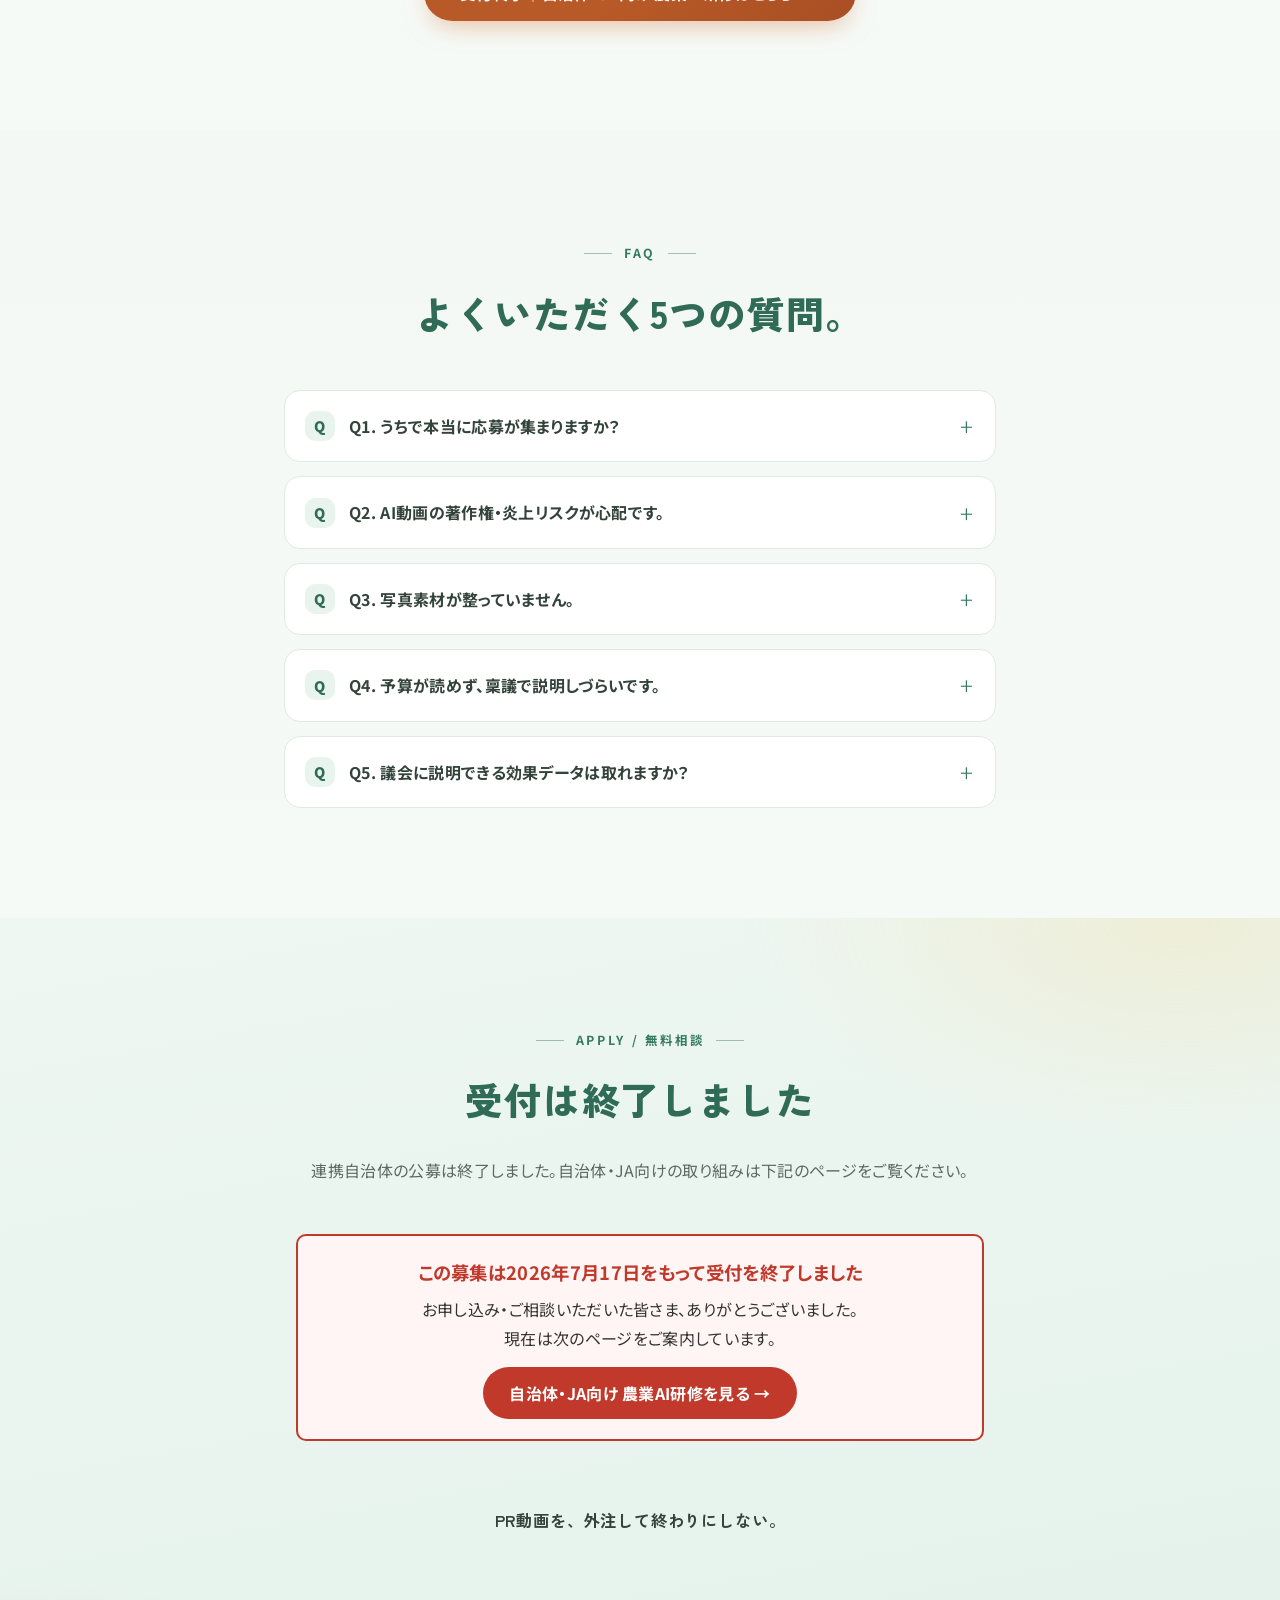
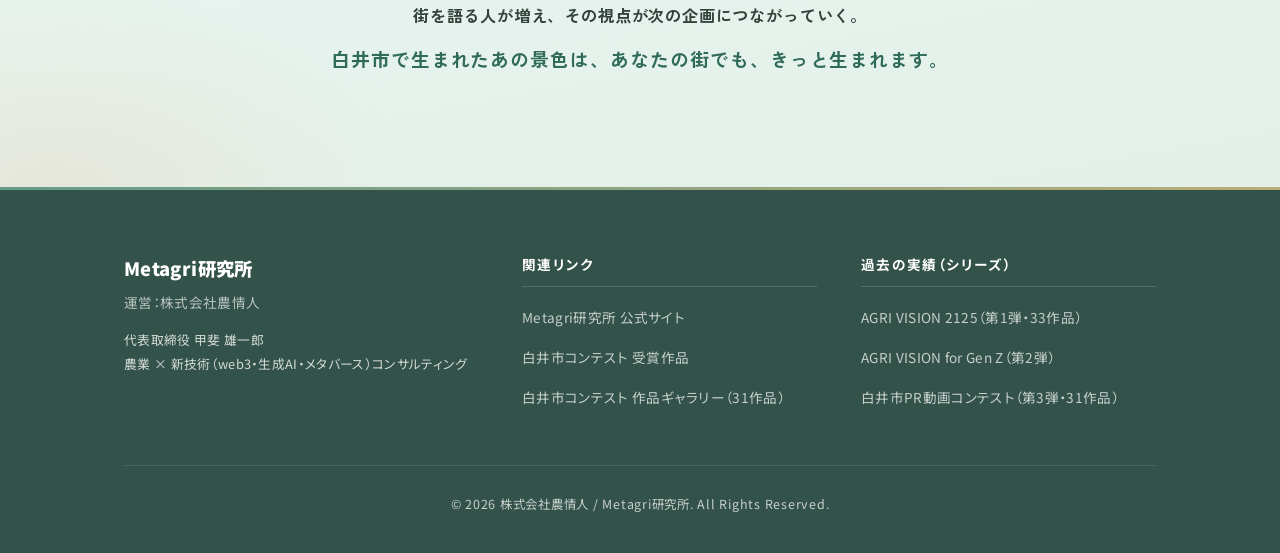
==== commit e15b2fcc: "LP受け付け終了対応" ====
--- a/index.html
+++ b/index.html
@@ -4,7 +4,7 @@
 <meta charset="UTF-8" />
 <meta name="viewport" content="width=device-width, initial-scale=1.0" />
 <meta name="format-detection" content="telephone=no" />
-<title>自治体PR動画コンテスト 公募｜街を語る人が"増える"PR動画コンテスト | Metagri研究所</title>
+<title>【受付終了】自治体PR動画コンテスト 公募｜街を語る人が"増える"PR動画コンテスト | Metagri研究所</title>
 <meta name="description" content="PR動画を外注して終わり、ではない。全国のクリエイターと視聴者が共創し、街を語る人が増え、その視点が次の地方創生企画につながる。千葉県白井市で実証した「白井市方式」を、次の自治体とご一緒します。無料30分相談を受付中。" />
 <meta name="robots" content="index,follow" />
 <meta name="theme-color" content="#4f9e83" />
@@ -44,7 +44,7 @@
   gtag('config', 'G-RBCJ2E4NP9');
 </script>
 </head>
-<body data-lp="case-b">
+<body data-lp="production">
 <div id="lp">
 
 <!-- ===== ヘッダーナビ ===== -->
@@ -60,10 +60,12 @@
       <a href="#next" class="nav__link">次につながる</a>
       <a href="#plans" class="nav__link">プラン</a>
       <a href="#faq" class="nav__link">FAQ</a>
-      <a href="#apply" class="nav__cta" data-cta="nav">無料相談</a>
+      <a href="https://noujoujin.com/regional-agri-ai-training/" class="nav__cta" data-cta="nav">研修案内</a>
     </nav>
   </div>
 </header>
+<div class="lp-closed-notice" style="max-width:880px;width:calc(100% - 24px);box-sizing:border-box;margin:24px auto;border:2px solid #c0392b;background:#fff5f4;border-radius:10px;padding:20px 22px;text-align:center;line-height:1.8;font-family:inherit;color:#333;"><p style="margin:0 0 6px;font-weight:700;color:#c0392b;font-size:1.15em;">この募集は2026年7月17日をもって受付を終了しました</p><p style="margin:0 0 14px;">お申し込み・ご相談いただいた皆さま、ありがとうございました。<br>現在は次のページをご案内しています。</p><a href="https://noujoujin.com/regional-agri-ai-training/" style="display:inline-block;background:#c0392b;color:#fff;font-weight:700;padding:12px 26px;border-radius:999px;text-decoration:none;">自治体・JA向け 農業AI研修を見る →</a></div>
+
 
 <!-- ===== S1 ヒーロー ===== -->
 <section id="top" class="hero hero--b">
@@ -74,7 +76,7 @@
   <div class="hero__inner">
     <div class="hero__chip" role="status">
       <span class="hero__chip-dot" aria-hidden="true"></span>
-      <span class="hero__chip-strong">連携自治体 募集中</span>
+      <span class="hero__chip-strong">連携自治体の公募は終了しました</span>
       <span class="hero__chip-sub">FOR LOCAL GOVERNMENT</span>
     </div>
     <h1 class="hero__title">
@@ -93,7 +95,7 @@
     </p>
 
     <div class="hero__cta">
-      <a href="#apply" class="btn btn--primary" data-cta="hero">無料30分相談を申し込む</a>
+      <a href="https://noujoujin.com/regional-agri-ai-training/" class="btn btn--primary" data-cta="hero">受付終了｜自治体・JA向け 農業AI研修はこちら</a>
       <a href="#value" class="btn btn--ghost">4つの価値を見る</a>
     </div>
 
@@ -214,7 +216,7 @@
     </div>
 
     <div class="section__cta">
-      <a href="#apply" class="btn btn--primary" data-cta="value-end">この4つを、自分の街で。無料30分相談へ</a>
+      <a href="https://noujoujin.com/regional-agri-ai-training/" class="btn btn--primary" data-cta="value-end">受付終了｜自治体・JA向け 農業AI研修はこちら</a>
     </div>
   </div>
 </section>
@@ -396,7 +398,7 @@
 
     <div class="plans__cta">
       <p class="plans__note">年度途中で予算化が難しい場合は「A. 無料テスト → 翌年度本格実装」のルートがおすすめです。</p>
-      <a href="#apply" class="btn btn--primary" data-cta="plans-end">まず無料相談で規模を相談する</a>
+      <a href="https://noujoujin.com/regional-agri-ai-training/" class="btn btn--primary" data-cta="plans-end">受付終了｜自治体・JA向け 農業AI研修はこちら</a>
     </div>
   </div>
 </section>
@@ -436,26 +438,14 @@
 <section id="apply" class="section section--ink">
   <div class="container container--narrow">
     <p class="section__eyebrow section__eyebrow--light">APPLY / 無料相談</p>
-    <h2 class="section__title section__title--light">まずは、無料の30分相談から。</h2>
+    <h2 class="section__title section__title--light">受付は終了しました</h2>
     <p class="section__lead section__lead--light">
-      必須は4項目・1分で完了します。3営業日以内に担当（株式会社農情人 甲斐）よりご連絡します。<br />
-      ヒアリングまで無料。過去の実証データや、庁内説明に使える資料もこの場でお渡しできます。
+      連携自治体の公募は終了しました。自治体・JA向けの取り組みは下記のページをご覧ください。
     </p>
 
     <div class="airtable-form">
-      <iframe
-        class="airtable-embed"
-        src="https://airtable.com/embed/appyryv3siqiT2g4g/pagStx6QndUepg1t6/form"
-        title="自治体PR動画コンテスト 無料相談フォーム"
-        frameborder="0"
-        width="100%"
-        height="533"
-        loading="lazy"
-      ></iframe>
-      <p class="airtable-form__fallback">
-        フォームが表示されない場合は、
-        <a href="https://airtable.com/embed/appyryv3siqiT2g4g/pagStx6QndUepg1t6/form" target="_blank" rel="noopener noreferrer" data-cta="airtable-direct">こちらから直接フォームを開いてください</a>。
-      </p>
+      <div class="lp-closed-notice lp-closed-notice--form" style="max-width:880px;width:calc(100% - 24px);box-sizing:border-box;margin:24px auto;border:2px solid #c0392b;background:#fff5f4;border-radius:10px;padding:20px 22px;text-align:center;line-height:1.8;font-family:inherit;color:#333;"><p style="margin:0 0 6px;font-weight:700;color:#c0392b;font-size:1.15em;">この募集は2026年7月17日をもって受付を終了しました</p><p style="margin:0 0 14px;">お申し込み・ご相談いただいた皆さま、ありがとうございました。<br>現在は次のページをご案内しています。</p><a href="https://noujoujin.com/regional-agri-ai-training/" style="display:inline-block;background:#c0392b;color:#fff;font-weight:700;padding:12px 26px;border-radius:999px;text-decoration:none;">自治体・JA向け 農業AI研修を見る →</a></div>
+      
     </div>
 
     <div class="closing">
--- a/style_b.css
+++ b/style_b.css
@@ -34,6 +34,12 @@
   font-weight: 700;
   text-decoration: underline;
   text-underline-offset: 3px;
+}
+.section--ink .airtable-form__fallback {
+  color: rgba(255, 255, 255, 0.78);
+}
+.section--ink .airtable-form__fallback a {
+  color: #ffffff;
 }
 
 /* =====================================================================
@@ -479,3 +485,181 @@
 /* ---------- フェードイン（script_b.js 連携） ---------- */
 .fade-up { opacity: 0; transform: translateY(20px); transition: opacity 0.7s ease, transform 0.7s ease; }
 .fade-up.is-visible { opacity: 1; transform: none; }
+
+/* =====================================================================
+   地域共創パートナー募集ページ（partner.html）
+   ===================================================================== */
+body[data-lp="partner"] .hero__inner {
+  max-width: 1040px;
+}
+
+.partner-hero__stats {
+  margin-top: 42px;
+}
+
+.partner-problems {
+  display: grid;
+  grid-template-columns: repeat(3, 1fr);
+  gap: 20px;
+  margin-top: 44px;
+}
+
+.partner-problem {
+  background: var(--white);
+  border: 1px solid var(--border);
+  border-radius: var(--radius);
+  padding: 28px 24px;
+  box-shadow: var(--shadow);
+}
+
+.partner-problem__kicker {
+  font-size: 0.75rem;
+  font-weight: 900;
+  letter-spacing: 0.14em;
+  color: var(--apricot-2);
+  margin-bottom: 10px;
+}
+
+.partner-problem h3 {
+  font-family: 'Zen Kaku Gothic New', sans-serif;
+  font-size: 1.08rem;
+  line-height: 1.55;
+  color: var(--green-deep);
+  margin-bottom: 10px;
+}
+
+.partner-problem p:last-child {
+  font-size: 0.9rem;
+  color: var(--text-mid);
+  line-height: 1.85;
+}
+
+.partner-route {
+  display: grid;
+  grid-template-columns: repeat(3, 1fr);
+  gap: 10px;
+  margin: 20px 0 16px;
+}
+
+.partner-route div {
+  background: var(--green-mist);
+  border: 1px solid var(--border-soft);
+  border-radius: 12px;
+  padding: 16px 12px;
+  text-align: center;
+}
+
+.partner-route span {
+  display: block;
+  font-size: 0.68rem;
+  font-weight: 900;
+  letter-spacing: 0.12em;
+  color: var(--apricot-2);
+  margin-bottom: 5px;
+}
+
+.partner-route strong {
+  display: block;
+  font-size: 0.86rem;
+  color: var(--green-deep);
+  line-height: 1.55;
+}
+
+.partner-targets {
+  display: grid;
+  grid-template-columns: repeat(5, 1fr);
+  gap: 14px;
+  margin-top: 44px;
+}
+
+.partner-targets article {
+  min-height: 190px;
+  background: var(--white);
+  border: 1px solid var(--border);
+  border-radius: var(--radius);
+  padding: 22px 18px;
+  box-shadow: var(--shadow);
+  display: flex;
+  flex-direction: column;
+  gap: 14px;
+}
+
+.partner-targets span {
+  font-family: 'Zen Kaku Gothic New', sans-serif;
+  font-size: 1.35rem;
+  font-weight: 900;
+  color: var(--apricot);
+  line-height: 1;
+}
+
+.partner-targets p {
+  font-size: 0.88rem;
+  color: var(--text);
+  line-height: 1.75;
+  font-weight: 700;
+}
+
+.partner-plans {
+  grid-template-columns: repeat(3, 1fr);
+}
+
+.partner-plans .plan__price {
+  font-size: clamp(1.25rem, 2.2vw, 1.55rem);
+}
+
+.outline-list {
+  background: var(--white);
+  border: 1px solid var(--border);
+  border-radius: var(--radius-lg);
+  box-shadow: var(--shadow);
+  overflow: hidden;
+}
+
+.outline-list div {
+  display: grid;
+  grid-template-columns: 170px 1fr;
+  gap: 22px;
+  padding: 22px 26px;
+  border-bottom: 1px solid var(--border-soft);
+}
+
+.outline-list div:last-child {
+  border-bottom: none;
+}
+
+.outline-list dt {
+  font-weight: 900;
+  color: var(--green-deep);
+}
+
+.outline-list dd {
+  color: var(--text-mid);
+  line-height: 1.8;
+}
+
+.partner-form__select {
+  margin-top: 22px;
+}
+
+@media (max-width: 980px) {
+  .partner-problems,
+  .partner-plans {
+    grid-template-columns: 1fr;
+  }
+
+  .partner-targets {
+    grid-template-columns: repeat(2, 1fr);
+  }
+}
+
+@media (max-width: 600px) {
+  .partner-route,
+  .partner-targets,
+  .outline-list div {
+    grid-template-columns: 1fr;
+  }
+
+  .partner-targets article {
+    min-height: 0;
+  }
+}
